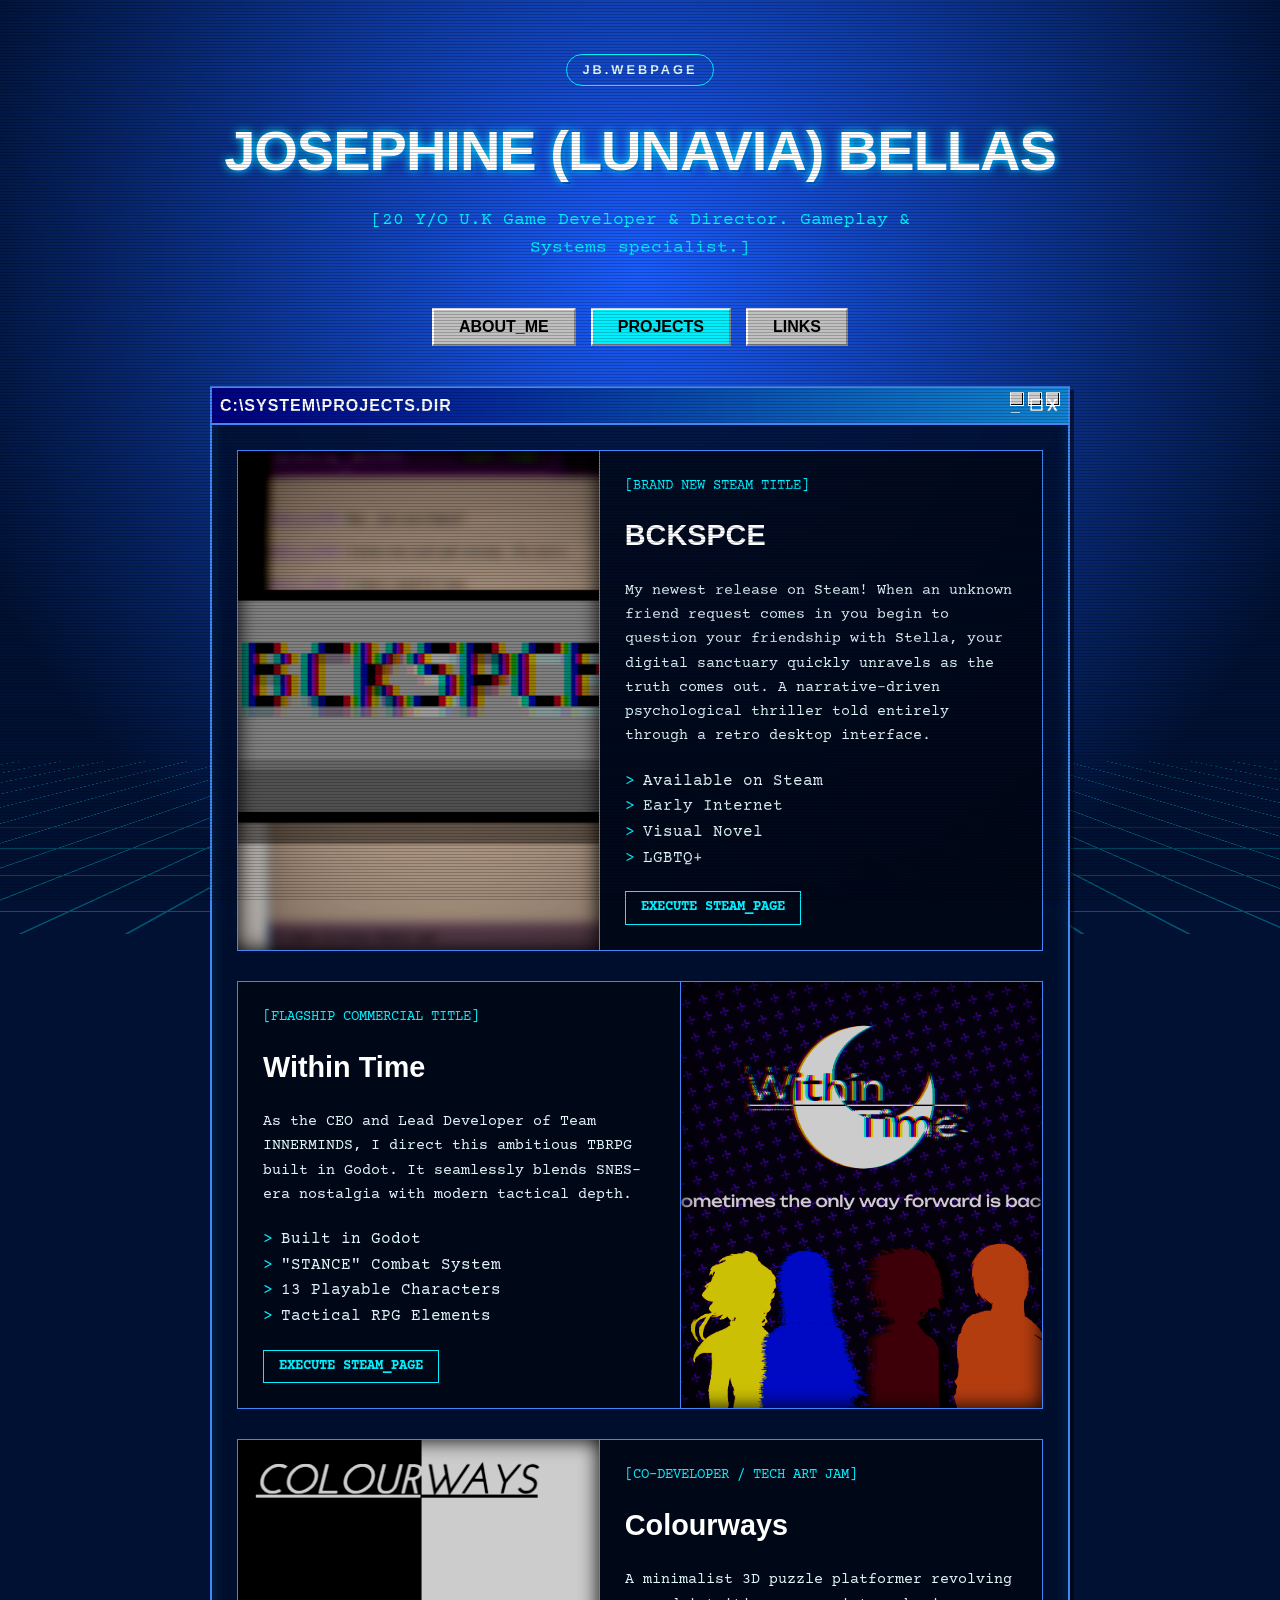
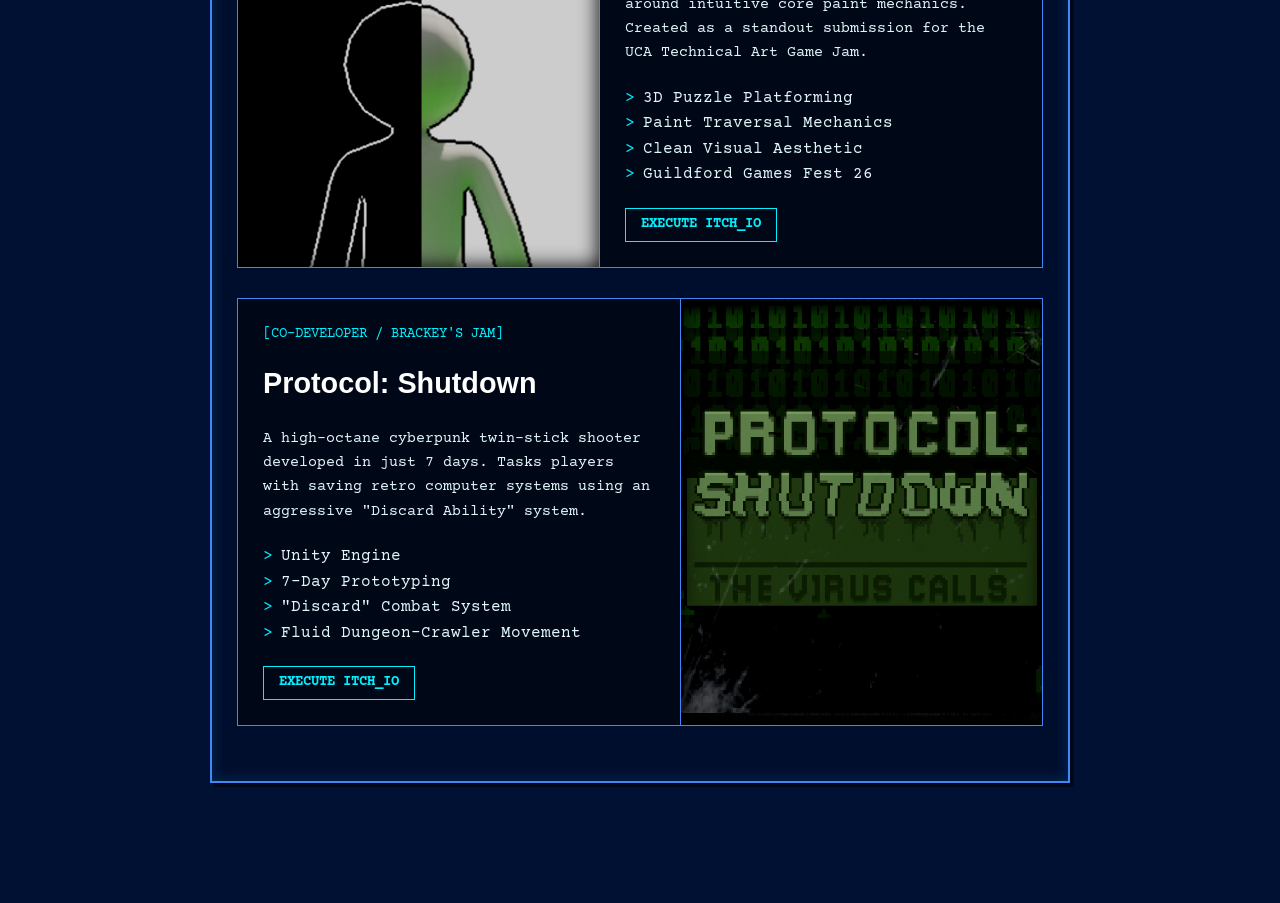
==== index.html @ 162b5f8a "update again" ====
<!DOCTYPE html>
<html lang="en">
<head>
<meta charset="UTF-8">
<meta name="viewport" content="width=device-width, initial-scale=1.0">
<title>Josie Bellas | ABOUT ME</title>
<link href="https://fonts.googleapis.com/css2?family=Courier+Prime:ital,wght@0,400;0,700;1,400&family=Trebuchet+MS:wght@400;700&display=swap" rel="stylesheet">

<style>
:root {
  --y2k-blue: #0033cc;
  --y2k-cyan: #00f0ff;
  --y2k-light: #e0f7fa;
  --win-bg: rgba(0, 15, 45, 0.85);
  --win-border: #4287f5;
  --title-bar: linear-gradient(90deg, #000080, #1084d0);
  --scanline-color: rgba(0, 0, 0, 0.2);
}

* { box-sizing: border-box; }
html { scroll-behavior: smooth; height: 100%; }

body {
  font-family: 'Courier Prime', 'Courier New', monospace;
  margin: 0; padding: 0;
  color: var(--y2k-light);
  line-height: 1.6;
  background-color: #001133;
  overflow-x: hidden;
  position: relative;
  min-height: 100vh;
}

/* --- Y2K / Webcore Background Effects --- */

/* Deep Blue Sky/Water Backdrop */
body::before {
  content: ''; position: fixed; top: 0; left: 0; width: 100%; height: 100%;
  background: radial-gradient(circle at center 30%, #1a5cff 0%, #001133 80%);
  z-index: -3; pointer-events: none;
}

/* Pseudo-3D Checkerboard / Grid Floor */
.grid-floor {
  position: fixed; bottom: -20vh; left: -50vw; width: 200vw; height: 60vh;
  background-image: 
    linear-gradient(transparent 48%, var(--y2k-cyan) 49%, var(--y2k-cyan) 51%, transparent 52%),
    linear-gradient(90deg, transparent 48%, var(--y2k-cyan) 49%, var(--y2k-cyan) 51%, transparent 52%);
  background-size: 60px 60px;
  transform: perspective(600px) rotateX(75deg);
  z-index: -2; pointer-events: none;
  opacity: 0.3;
  animation: gridMove 10s linear infinite;
}
@keyframes gridMove {
  0% { transform: perspective(600px) rotateX(75deg) translateY(0); }
  100% { transform: perspective(600px) rotateX(75deg) translateY(60px); }
}

/* CRT Scanlines Overlay */
.scanlines {
  position: fixed; top: 0; left: 0; width: 100vw; height: 100vh;
  background: repeating-linear-gradient(
    0deg,
    var(--scanline-color),
    var(--scanline-color) 1px,
    transparent 1px,
    transparent 3px
  );
  z-index: 9999; pointer-events: none;
}

a { color: var(--y2k-cyan); text-decoration: none; font-weight: bold; }
a:hover { background: var(--y2k-cyan); color: #000; }

/* --- Retro Window Panels --- */
.win-window {
  background: var(--win-bg);
  border: 2px solid var(--win-border);
  box-shadow: 4px 4px 0 rgba(0, 0, 0, 0.5), inset 0 0 15px rgba(0, 150, 255, 0.2);
  margin-bottom: 40px;
  backdrop-filter: blur(4px);
  position: relative;
  display: none; /* Controlled by JS */
  animation: crtOn 0.4s ease-out forwards;
}
.win-window.active { display: block; }

@keyframes crtOn {
  0% { transform: scaleY(0.01) scaleX(0); opacity: 0; }
  50% { transform: scaleY(0.01) scaleX(1); opacity: 1; }
  100% { transform: scaleY(1) scaleX(1); opacity: 1; }
}

.title-bar {
  background: var(--title-bar);
  padding: 4px 8px;
  display: flex; justify-content: space-between; align-items: center;
  border-bottom: 2px solid var(--win-border);
  font-family: 'Trebuchet MS', sans-serif;
  font-weight: bold; letter-spacing: 1px; color: white;
}
.title-controls span {
  display: inline-block; width: 14px; height: 14px;
  background: #ccc; border: 1px solid #fff;
  box-shadow: inset -1px -1px #000;
  margin-left: 4px; cursor: pointer;
}

.win-content { padding: 25px; }

/* Header */
header { text-align: center; padding: 6vh 20px 4vh; position: relative; z-index: 10; }
.compact-disc-logo {
  font-family: 'Arial', sans-serif; font-size: 0.8rem; font-weight: 900;
  letter-spacing: 3px; border: 1px solid var(--y2k-cyan);
  display: inline-block; padding: 5px 15px; border-radius: 20px;
  margin-bottom: 20px; text-transform: uppercase;
}
header h1 {
  font-family: 'Trebuchet MS', sans-serif; font-size: 3.5rem; margin: 0;
  color: #fff; text-shadow: 0 0 10px var(--y2k-cyan), 2px 2px 0 var(--y2k-blue);
  letter-spacing: -1px;
}
header p {
  color: var(--y2k-cyan); font-size: 1.1rem; max-width: 600px; margin: 10px auto;
}

/* Nav / Buttons */
.nav-container {
  display: flex; justify-content: center; gap: 15px; margin-bottom: 40px;
  position: relative; z-index: 100; flex-wrap: wrap;
}
.tech-btn {
  background: #c0c0c0; border: 2px solid #fff;
  border-right-color: #888; border-bottom-color: #888;
  color: #000; font-family: 'Trebuchet MS', sans-serif; font-weight: bold;
  padding: 8px 25px; font-size: 1rem; cursor: pointer; text-transform: uppercase;
  transition: all 0.1s;
}
.tech-btn:active {
  border: 2px solid #888; border-right-color: #fff; border-bottom-color: #fff;
  background: #a0a0a0;
}
.tech-btn.active { background: var(--y2k-cyan); }

/* Main Content Wrapper */
.content-wrapper { max-width: 900px; margin: 0 auto; padding: 0 20px 80px; position: relative; z-index: 10; }

/* Readout Typography */
h2 { color: var(--y2k-cyan); border-bottom: 1px dotted var(--y2k-cyan); padding-bottom: 5px; margin-top: 0; text-transform: uppercase; }
.data-label { color: #88ccff; font-weight: bold; }

/* About Section */
.about-grid { display: grid; grid-template-columns: 1fr 1fr; gap: 30px; }
.tech-box { border: 1px solid var(--win-border); padding: 15px; background: rgba(0,0,0,0.4); }
.interests-badge {
  display: inline-block; background: transparent; color: var(--y2k-cyan);
  padding: 2px 8px; border: 1px solid var(--y2k-cyan); font-size: 0.85rem; margin: 3px;
}
.skill-list { list-style: none; padding: 0; margin: 0; }
.skill-list li { margin-bottom: 15px; border-bottom: 1px dashed rgba(0, 240, 255, 0.3); padding-bottom: 10px; }
.skill-list li strong { color: #fff; display: block; font-size: 1rem; }
.skill-list li span { font-size: 0.9rem; color: #a0c0d0; }

/* Projects Grid */
.project-card {
  display: flex; flex-direction: column; background: rgba(0,0,0,0.5);
  border: 1px solid var(--win-border); margin-bottom: 30px;
}
@media (min-width: 768px) {
  .project-card { flex-direction: row; }
  .project-img-wrapper { width: 45%; flex-shrink: 0; border-right: 1px solid var(--win-border); }
  .project-info { width: 55%; }
}
.project-img-wrapper { background: #000; position: relative; min-height: 220px; overflow: hidden; display: flex; align-items: center; }
.project-img-wrapper img { width: 100%; height: 100%; object-fit: cover; filter: contrast(1.2) hue-rotate(-10deg); opacity: 0.8; }
.project-img-wrapper::after { content: ''; position: absolute; top:0; left:0; right:0; bottom:0; box-shadow: inset 0 0 20px #000; pointer-events: none; }

.project-info { padding: 25px; display: flex; flex-direction: column; justify-content: center; }
.project-title { font-family: 'Trebuchet MS', sans-serif; font-size: 1.8rem; font-weight: bold; color: #fff; margin: 0 0 5px 0; }
.project-role { color: var(--y2k-cyan); font-size: 0.85rem; text-transform: uppercase; margin-bottom: 15px; }
.project-desc { font-size: 0.95rem; margin-bottom: 20px; }
.project-features { list-style: none; padding: 0; margin: 0 0 20px 0; }
.project-features li::before { content: '>'; color: var(--y2k-cyan); margin-right: 8px; }
.tech-link { display: inline-block; border: 1px solid var(--y2k-cyan); padding: 5px 15px; color: var(--y2k-cyan); text-transform: uppercase; font-size: 0.85rem; align-self: flex-start; }
.tech-link:hover { background: var(--y2k-cyan); color: #000; }

/* Contact Cards */
.contact-grid { display: grid; grid-template-columns: repeat(auto-fit, minmax(200px, 1fr)); gap: 15px; }
.contact-item {
  border: 1px solid var(--win-border); padding: 20px; text-align: center;
  background: rgba(0, 10, 30, 0.6); cursor: pointer; transition: 0.2s;
}
.contact-item:hover { background: var(--y2k-cyan); color: #000; }
.contact-item:hover h3, .contact-item:hover p, .contact-item:hover .data-label { color: #000; }
.contact-item h3 { margin: 0 0 5px; font-family: 'Trebuchet MS', sans-serif; font-size: 1.2rem; }
.contact-item p { margin: 0; font-size: 0.9rem; }

@media (max-width: 768px) {
  .about-grid { grid-template-columns: 1fr; }
  header h1 { font-size: 2.5rem; }
}
</style>
</head>
<body>

<div class="scanlines"></div>
<div class="grid-floor"></div>

<header>
  <div class="compact-disc-logo">JB.WEBPAGE</div>
  <h1>JOSEPHINE (LUNAVIA) BELLAS</h1>
  <p>[20 Y/O U.K Game Developer & Director. Gameplay & Systems specialist.]</p>
</header>

<div class="nav-container">
  <button class="tech-btn" onclick="showSection('about', this)">ABOUT_ME</button>
  <button class="tech-btn active" onclick="showSection('projects', this)">PROJECTS</button>
  <button class="tech-btn" onclick="showSection('contact', this)">LINKS</button>
</div>

<div class="content-wrapper">
  
  <div id="about" class="win-window aero-panel">
    <div class="title-bar">
      <span>C:\SYSTEM\ABOUT_ME.EXE</span>
      <div class="title-controls"><span>_</span><span>☐</span><span>X</span></div>
    </div>
    <div class="win-content">
      <h2>IDENT_RECORD</h2>
      <div class="about-grid">
        <div class="tech-box">
          <p><span class="data-label">NAME:</span> Josephine (Josie) Bellas </p>
          <p><span class="data-label">JOB:</span> Game Developer, Director, Full-time Game Dev Student.</p>
          <p><span class="data-label">ROLE:</span> CEO & Founder of Team INNERMINDS.</p>
          <p><span class="data-label">WHAT I DO:</span> Creating unique, fleshed-out experiences that reinvent the tropes of classic genres. Overseeing core programming architecture to narrative direction and aesthetic consistency on flagship title "Within Time".</p>
          
          <p><span class="data-label">MY INTERESTS:</span></p>
          <div>
            <span class="interests-badge">Webcore / Y2K</span>
            <span class="interests-badge">Frutiger Aero</span>
            <span class="interests-badge">Indie Music</span>
            <span class="interests-badge">Pixel Art / Digital Painting</span>
            <span class="interests-badge">Persona / SMT</span>
            <span class="interests-badge">The Binding of Isaac</span>
            <span class="interests-badge">Space and Astrology</span>
            <span class="interests-badge">JoJo's Bizarre Adventure</span>
            <span class="interests-badge">Saiki K</span>
            <span class="interests-badge">FFXIV Online</span>
            <span class="interests-badge">Overwatch</span>
            <span class="interests-badge">Deadlock</span>
          </div>
        </div>
        
        <div class="tech-box">
          <h3 style="margin-top:0; color: var(--y2k-cyan);">[MY SKILLS]</h3>
          <ul class="skill-list">
            <li>
              <strong>Engine Architecture</strong>
              <span>3 Yrs Godot/Unity, 2 Yrs Unreal. Exhibited Game Dev Local Expo & Guildford Games Fest 26.</span>
            </li>
            <li>
              <strong>Core Programming</strong>
              <span>GDScript, C#, C++, JavaScript</span>
            </li>
            <li>
              <strong>Visual Production</strong>
              <span>5+ Yrs Aseprite, 8+ Yrs Clip Studio Paint.</span>
            </li>
            <li>
              <strong>Audio Engineering</strong>
              <span>FL Studio 21, 10+ Yrs Acoustic/Electric Guitar.</span>
            </li>
          </ul>
        </div>
      </div>
    </div>
  </div>

  <div id="projects" class="win-window active">
    <div class="title-bar">
      <span>C:\SYSTEM\PROJECTS.DIR</span>
      <div class="title-controls"><span>_</span><span>☐</span><span>X</span></div>
    </div>
    <div class="win-content">
      
      <div class="project-card">
        <div class="project-img-wrapper">
          <img src="libraryheader.png" alt="BCKSPCE" onerror="this.src='https://via.placeholder.com/600x400/001133/00f0ff?text=BCKSPCE_IMG_MISSING';">
        </div>
        <div class="project-info">
          <div class="project-role">[Brand New Steam Title]</div>
          <h3 class="project-title">BCKSPCE</h3>
          <p class="project-desc">My newest release on Steam! When an unknown friend request comes in you begin to question your friendship with Stella, your digital sanctuary quickly unravels as the truth comes out. A narrative-driven psychological thriller told entirely through a retro desktop interface.</p>
          <ul class="project-features">
            <li>Available on Steam</li>
            <li>Early Internet</li>
            <li>Visual Novel</li>
            <li>LGBTQ+</li>
          </ul>
          <a href="https://store.steampowered.com/app/4650350/BCKSPCE/" target="_blank" class="tech-link">EXECUTE STEAM_PAGE</a>
        </div>
      </div>

      <div class="project-card">
        <div class="project-img-wrapper" style="order: 2; border-right: none; border-left: 1px solid var(--win-border);">
          <img src="timeforanewera.png" alt="Within Time" onerror="this.src='https://via.placeholder.com/600x400/001133/00f0ff?text=WITHINTIME_IMG_MISSING';">
        </div>
        <div class="project-info" style="order: 1;">
          <div class="project-role">[Flagship Commercial Title]</div>
          <h3 class="project-title">Within Time</h3>
          <p class="project-desc">As the CEO and Lead Developer of Team INNERMINDS, I direct this ambitious TBRPG built in Godot. It seamlessly blends SNES-era nostalgia with modern tactical depth.</p>
          <ul class="project-features">
            <li>Built in Godot</li>
            <li>"STANCE" Combat System</li>
            <li>13 Playable Characters</li>
            <li>Tactical RPG Elements</li>
          </ul>
          <a href="https://store.steampowered.com/app/2302230/Within_Time" target="_blank" class="tech-link">EXECUTE STEAM_PAGE</a>
        </div>
      </div>

      <div class="project-card">
        <div class="project-img-wrapper">
          <img src="cwimg.png" alt="Colourways" onerror="this.src='https://via.placeholder.com/600x400/001133/00f0ff?text=COLOURWAYS_IMG_MISSING';">
        </div>
        <div class="project-info">
          <div class="project-role">[Co-Developer / Tech Art Jam]</div>
          <h3 class="project-title">Colourways</h3>
          <p class="project-desc">A minimalist 3D puzzle platformer revolving around intuitive core paint mechanics. Created as a standout submission for the UCA Technical Art Game Jam.</p>
          <ul class="project-features">
            <li>3D Puzzle Platforming</li>
            <li>Paint Traversal Mechanics</li>
            <li>Clean Visual Aesthetic</li>
            <li>Guildford Games Fest 26</li>
          </ul>
          <a href="https://harry-dillamore.itch.io/colorways" target="_blank" class="tech-link">EXECUTE ITCH_IO</a>
        </div>
      </div>

      <div class="project-card">
        <div class="project-img-wrapper" style="order: 2; border-right: none; border-left: 1px solid var(--win-border);">
          <img src="coverart2.png" alt="Protocol" onerror="this.src='https://via.placeholder.com/600x400/001133/00f0ff?text=PROTOCOL_IMG_MISSING';">
        </div>
        <div class="project-info" style="order: 1;">
          <div class="project-role">[Co-Developer / Brackey's Jam]</div>
          <h3 class="project-title">Protocol: Shutdown</h3>
          <p class="project-desc">A high-octane cyberpunk twin-stick shooter developed in just 7 days. Tasks players with saving retro computer systems using an aggressive "Discard Ability" system.</p>
          <ul class="project-features">
            <li>Unity Engine</li>
            <li>7-Day Prototyping</li>
            <li>"Discard" Combat System</li>
            <li>Fluid Dungeon-Crawler Movement</li>
          </ul>
          <a href="https://bradleycurtis.itch.io/protocolshutdown" target="_blank" class="tech-link">EXECUTE ITCH_IO</a>
        </div>
      </div>

    </div>
  </div>

  <div id="contact" class="win-window">
    <div class="title-bar">
      <span>C:\SYSTEM\COMM_LINKS.BAT</span>
      <div class="title-controls"><span>_</span><span>☐</span><span>X</span></div>
    </div>
    <div class="win-content">
      <h2>INITIALIZE_CONTACT</h2>
      <div class="contact-grid">
        <a href="mailto:lunaviadev@gmail.com" class="contact-item">
          <span class="data-label">PORT_01</span>
          <h3>Email</h3>
          <p>lunaviadev@gmail.com</p>
        </a>
        <a href="https://x.com/withintimegame" target="_blank" class="contact-item">
          <span class="data-label">PORT_02</span>
          <h3>Twitter / X</h3>
          <p>@Lunavia</p>
        </a>
        <div class="contact-item" onclick="copyDiscord('lunavia.gd')">
          <span class="data-label">PORT_03</span>
          <h3>Discord</h3>
          <p id="discord-hint">lunavia.gd (Click to Copy)</p>
        </div>
        <a href="https://store.steampowered.com/app/2302230/Within_Time" target="_blank" class="contact-item">
          <span class="data-label">PORT_04</span>
          <h3>Steam</h3>
          <p>INNERMINDS Studio</p>
        </a>
        <a href="https://lunavia.itch.io" target="_blank" class="contact-item">
          <span class="data-label">PORT_05</span>
          <h3>Itch.io</h3>
          <p>Game Jam Vault</p>
        </a>
      </div>
    </div>
  </div>

</div>

<script>
function showSection(id, btn) {
  // Hide all sections
  document.querySelectorAll('.win-window').forEach(s => s.classList.remove('active'));
  document.querySelectorAll('.tech-btn').forEach(b => b.classList.remove('active'));
  
  // Show target section
  document.getElementById(id).classList.add('active');
  btn.classList.add('active');
}

function copyDiscord(handle) {
  navigator.clipboard.writeText(handle);
  const hint = document.getElementById('discord-hint');
  hint.innerText = "✓ COPIED_TO_CLIPBOARD";
  hint.style.color = "#fff"; 
  setTimeout(() => {
    hint.innerText = "lunavia.gd (Click to Copy)";
    hint.style.color = "";
  }, 2000);
}
</script>
</body>
</html>
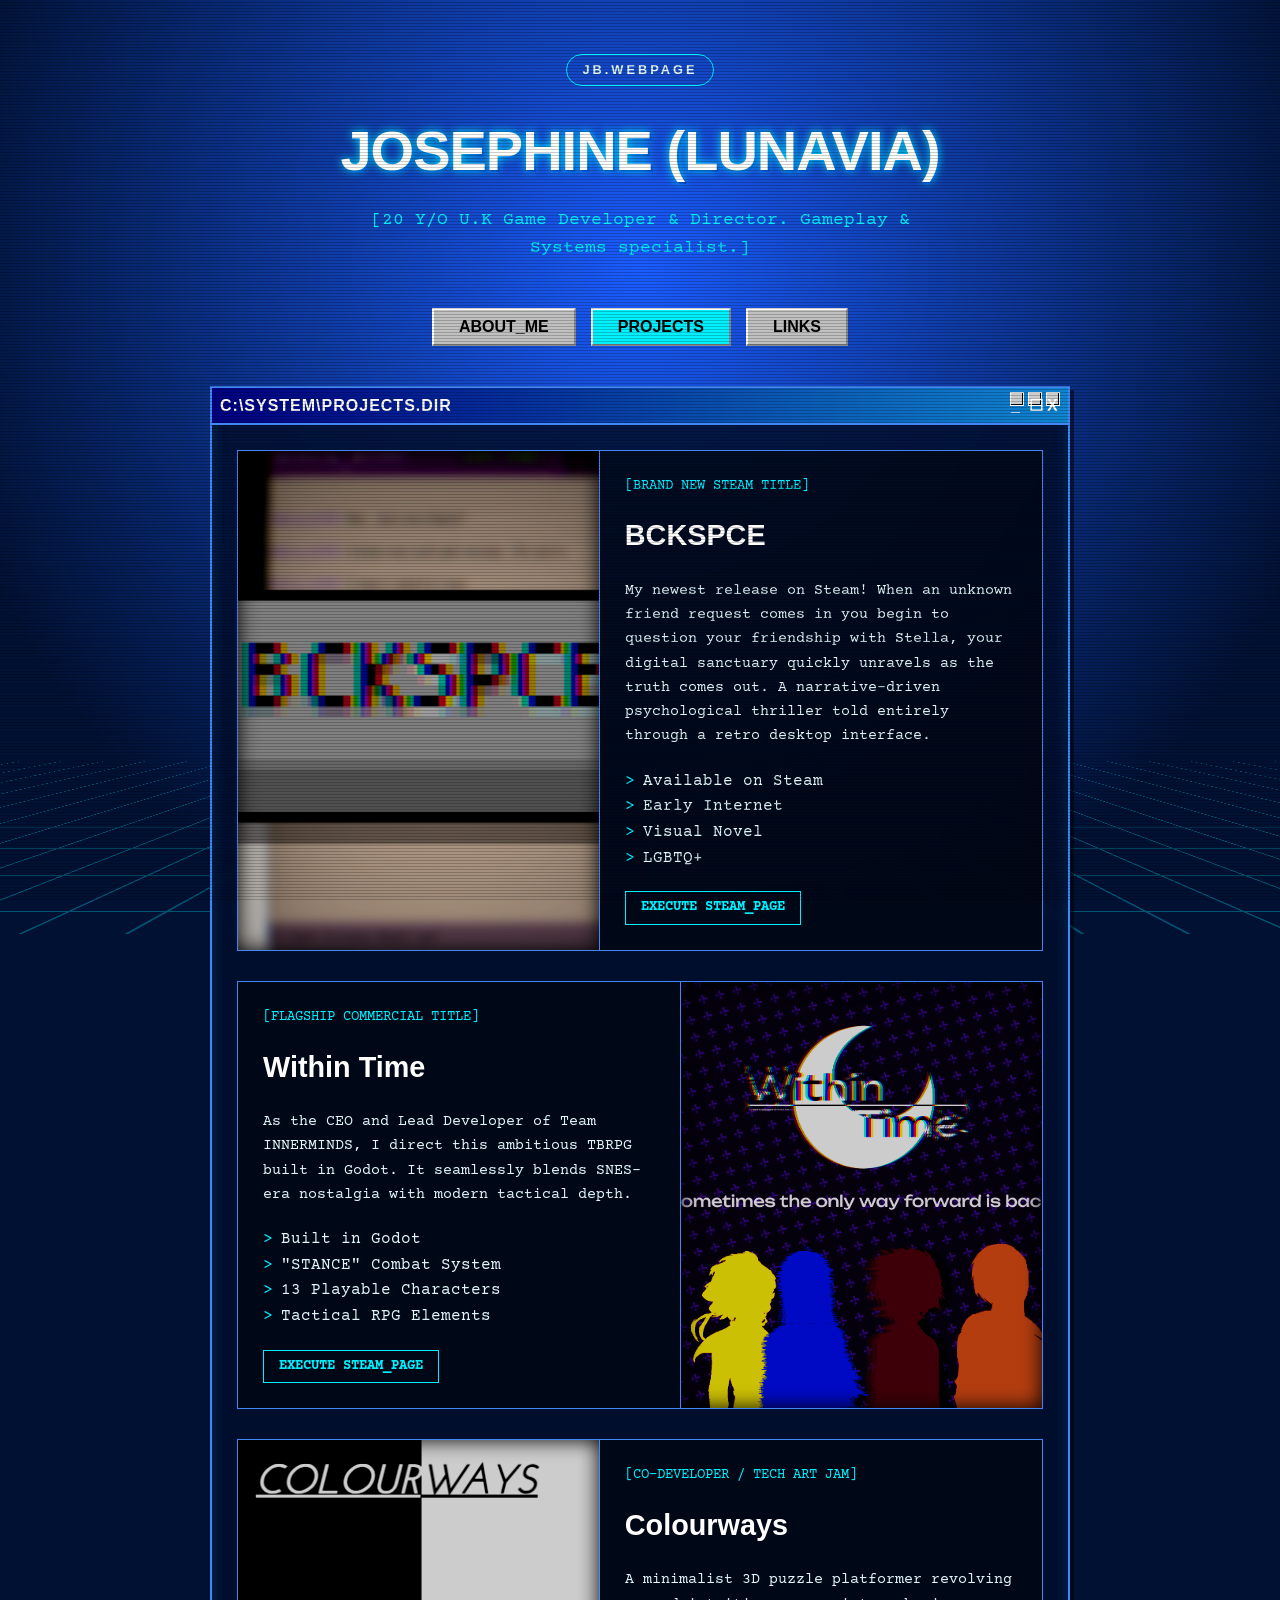
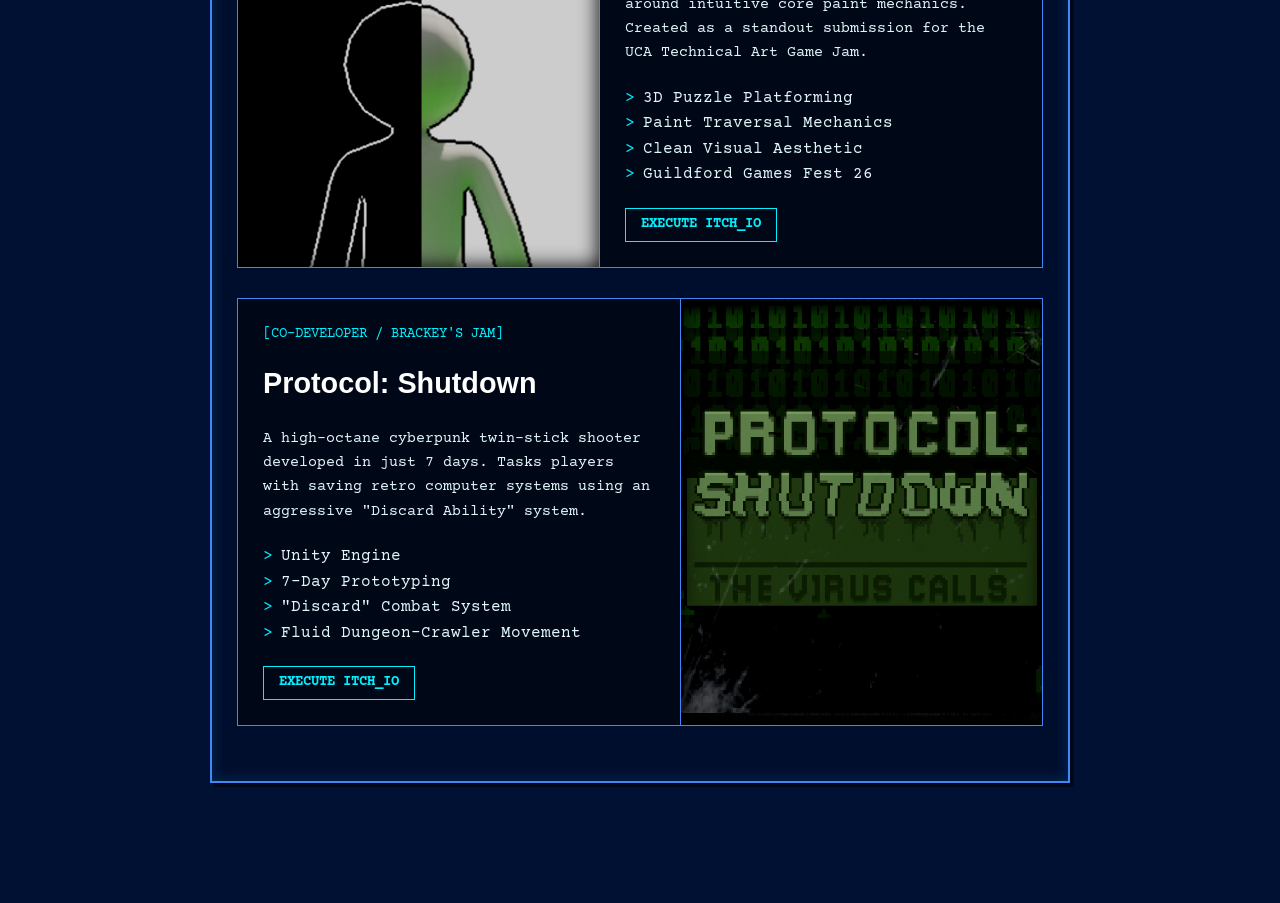
==== commit d27d30a9: "update" ====
--- a/index.html
+++ b/index.html
@@ -210,7 +210,7 @@
 
 <header>
   <div class="compact-disc-logo">JB.WEBPAGE</div>
-  <h1>JOSEPHINE (LUNAVIA) BELLAS</h1>
+  <h1>JOSEPHINE (LUNAVIA)</h1>
   <p>[20 Y/O U.K Game Developer & Director. Gameplay & Systems specialist.]</p>
 </header>
 
@@ -231,7 +231,7 @@
       <h2>IDENT_RECORD</h2>
       <div class="about-grid">
         <div class="tech-box">
-          <p><span class="data-label">NAME:</span> Josephine (Josie) Bellas </p>
+          <p><span class="data-label">NAME:</span> Josephine</p>
           <p><span class="data-label">JOB:</span> Game Developer, Director, Full-time Game Dev Student.</p>
           <p><span class="data-label">ROLE:</span> CEO & Founder of Team INNERMINDS.</p>
           <p><span class="data-label">WHAT I DO:</span> Creating unique, fleshed-out experiences that reinvent the tropes of classic genres. Overseeing core programming architecture to narrative direction and aesthetic consistency on flagship title "Within Time".</p>
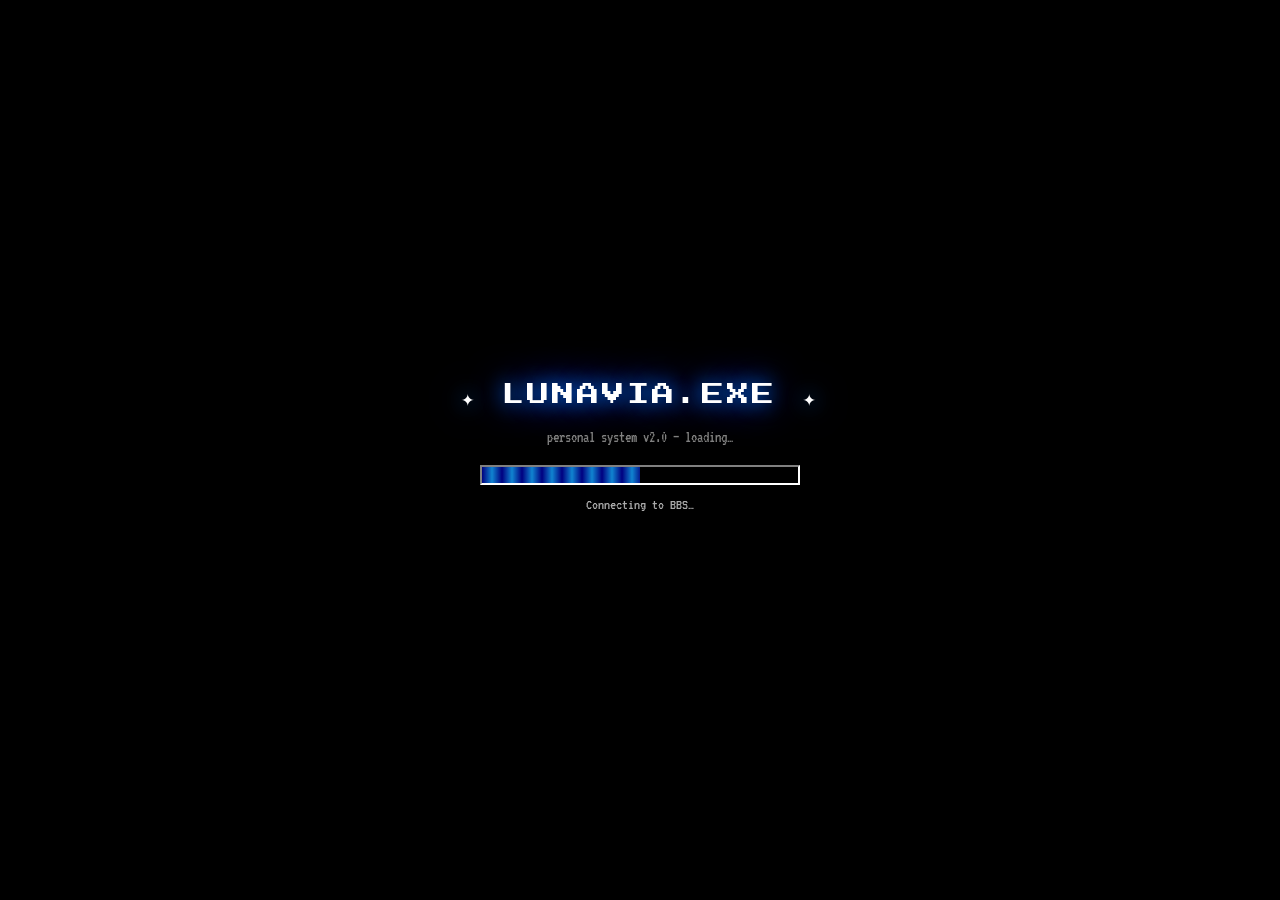
==== commit 9f961855: "website changes" ====
--- a/index.html
+++ b/index.html
@@ -3,423 +3,1062 @@
 <head>
 <meta charset="UTF-8">
 <meta name="viewport" content="width=device-width, initial-scale=1.0">
-<title>Josie Bellas | ABOUT ME</title>
-<link href="https://fonts.googleapis.com/css2?family=Courier+Prime:ital,wght@0,400;0,700;1,400&family=Trebuchet+MS:wght@400;700&display=swap" rel="stylesheet">
-
+<title>josie ✦ lunavia's page</title>
+<link rel="preconnect" href="https://fonts.googleapis.com">
+<link href="https://fonts.googleapis.com/css2?family=VT323&family=Press+Start+2P&display=swap" rel="stylesheet">
 <style>
+/* ══════════════════════════════════════════
+   ROOT & RESET
+══════════════════════════════════════════ */
 :root {
-  --y2k-blue: #0033cc;
-  --y2k-cyan: #00f0ff;
-  --y2k-light: #e0f7fa;
-  --win-bg: rgba(0, 15, 45, 0.85);
-  --win-border: #4287f5;
-  --title-bar: linear-gradient(90deg, #000080, #1084d0);
-  --scanline-color: rgba(0, 0, 0, 0.2);
-}
-
-* { box-sizing: border-box; }
-html { scroll-behavior: smooth; height: 100%; }
+  --win-gray:   #c0c0c0;
+  --win-light:  #dfdfdf;
+  --win-mid:    #808080;
+  --win-dark:   #404040;
+  --win-black:  #000000;
+  --win-white:  #ffffff;
+  --title-grad: linear-gradient(90deg, #000080 0%, #1084d0 100%);
+  --desktop:    #008080;
+  --pc98-bg:    #000033;
+  --pc98-bg2:   #000022;
+  --pc98-border:#0000cc;
+  --pc98-hi:    #000066;
+  --pc98-text:  #ccccff;
+  --pc98-yellow:#ffff88;
+  --pc98-pink:  #ff88ff;
+  --pc98-cyan:  #00ffff;
+}
+
+*, *::before, *::after { box-sizing: border-box; margin: 0; padding: 0; }
+html { height: 100%; }
+
+/* Win98 scrollbar */
+::-webkit-scrollbar            { width: 16px; background: var(--win-gray); }
+::-webkit-scrollbar-thumb      { background: var(--win-gray); border: 2px solid; border-color: #fff #808080 #808080 #fff; }
+::-webkit-scrollbar-track      { background: var(--win-gray); }
+::-webkit-scrollbar-button     { height: 16px; background: var(--win-gray); border: 1px solid #808080; }
 
 body {
-  font-family: 'Courier Prime', 'Courier New', monospace;
-  margin: 0; padding: 0;
-  color: var(--y2k-light);
-  line-height: 1.6;
-  background-color: #001133;
+  font-family: 'Tahoma', 'Arial', sans-serif;
+  font-size: 11px;
+  background-color: var(--desktop);
+  background-image:
+    radial-gradient(circle, rgba(0,100,100,0.25) 1px, transparent 1px);
+  background-size: 4px 4px;
+  min-height: 100vh;
   overflow-x: hidden;
+  cursor: default;
+}
+
+/* ══════════════════════════════════════════
+   BOOT SCREEN
+══════════════════════════════════════════ */
+#boot-screen {
+  position: fixed; inset: 0; z-index: 99999;
+  background: #000;
+  display: flex; flex-direction: column;
+  align-items: center; justify-content: center;
+  gap: 8px;
+  transition: opacity 0.5s;
+}
+#boot-screen.fade-out { opacity: 0; pointer-events: none; }
+
+.boot-logo {
+  font-family: 'Press Start 2P', monospace;
+  font-size: clamp(0.8rem, 3vw, 1.4rem);
+  color: #fff;
+  text-align: center;
+  letter-spacing: 3px;
+  margin-bottom: 10px;
+  text-shadow: 0 0 20px #0077ff, 0 0 40px #0033ff;
+  animation: logoGlow 2s ease-in-out infinite alternate;
+}
+@keyframes logoGlow {
+  from { text-shadow: 0 0 10px #0077ff; }
+  to   { text-shadow: 0 0 30px #00aaff, 0 0 60px #0055ff; }
+}
+
+.boot-sub {
+  font-family: 'VT323', monospace;
+  font-size: 1rem;
+  color: #808080;
+  margin-bottom: 12px;
+}
+.boot-bar-wrap {
+  width: min(320px, 80vw); height: 20px;
+  border: 2px solid; border-color: #808080 #fff #fff #808080;
+  background: #000; overflow: hidden;
+}
+.boot-bar {
+  height: 100%; width: 0%;
+  background: repeating-linear-gradient(
+    90deg, #000080 0px, #1084d0 10px, #000080 20px
+  );
+  background-size: 20px 100%;
+  transition: width 0.08s;
+  animation: barShimmer 0.5s linear infinite;
+}
+@keyframes barShimmer {
+  0%   { background-position: 0 0; }
+  100% { background-position: 20px 0; }
+}
+.boot-msg {
+  font-family: 'VT323', monospace;
+  font-size: 0.95rem;
+  color: #aaa;
+  margin-top: 4px;
+  min-height: 1.2em;
+}
+
+/* ══════════════════════════════════════════
+   DESKTOP
+══════════════════════════════════════════ */
+.desktop {
+  min-height: 100vh;
+  padding: 16px 8px 50px;
+  display: flex;
+  flex-direction: column;
+  align-items: center;
   position: relative;
-  min-height: 100vh;
-}
-
-/* --- Y2K / Webcore Background Effects --- */
-
-/* Deep Blue Sky/Water Backdrop */
-body::before {
-  content: ''; position: fixed; top: 0; left: 0; width: 100%; height: 100%;
-  background: radial-gradient(circle at center 30%, #1a5cff 0%, #001133 80%);
-  z-index: -3; pointer-events: none;
-}
-
-/* Pseudo-3D Checkerboard / Grid Floor */
-.grid-floor {
-  position: fixed; bottom: -20vh; left: -50vw; width: 200vw; height: 60vh;
-  background-image: 
-    linear-gradient(transparent 48%, var(--y2k-cyan) 49%, var(--y2k-cyan) 51%, transparent 52%),
-    linear-gradient(90deg, transparent 48%, var(--y2k-cyan) 49%, var(--y2k-cyan) 51%, transparent 52%);
-  background-size: 60px 60px;
-  transform: perspective(600px) rotateX(75deg);
-  z-index: -2; pointer-events: none;
-  opacity: 0.3;
-  animation: gridMove 10s linear infinite;
-}
-@keyframes gridMove {
-  0% { transform: perspective(600px) rotateX(75deg) translateY(0); }
-  100% { transform: perspective(600px) rotateX(75deg) translateY(60px); }
-}
-
-/* CRT Scanlines Overlay */
-.scanlines {
-  position: fixed; top: 0; left: 0; width: 100vw; height: 100vh;
-  background: repeating-linear-gradient(
-    0deg,
-    var(--scanline-color),
-    var(--scanline-color) 1px,
-    transparent 1px,
-    transparent 3px
-  );
-  z-index: 9999; pointer-events: none;
-}
-
-a { color: var(--y2k-cyan); text-decoration: none; font-weight: bold; }
-a:hover { background: var(--y2k-cyan); color: #000; }
-
-/* --- Retro Window Panels --- */
-.win-window {
-  background: var(--win-bg);
-  border: 2px solid var(--win-border);
-  box-shadow: 4px 4px 0 rgba(0, 0, 0, 0.5), inset 0 0 15px rgba(0, 150, 255, 0.2);
-  margin-bottom: 40px;
-  backdrop-filter: blur(4px);
+}
+
+.desktop-icons {
+  position: fixed; top: 16px; left: 8px;
+  display: flex; flex-direction: column; gap: 12px;
+  z-index: 5;
+}
+.desktop-icon {
+  display: flex; flex-direction: column; align-items: center;
+  width: 64px; gap: 3px; cursor: pointer;
+  color: #fff; font-size: 0.65rem; text-align: center;
+  text-shadow: 1px 1px 2px #000, -1px -1px 2px #000;
+  padding: 3px; border: 1px solid transparent;
+  transition: border-color 0.1s, background 0.1s;
+}
+.desktop-icon:hover {
+  border-color: rgba(255,255,255,0.6);
+  background: rgba(0, 0, 128, 0.5);
+}
+.d-icon { font-size: 2rem; line-height: 1; }
+
+/* ══════════════════════════════════════════
+   MAIN WINDOW
+══════════════════════════════════════════ */
+.main-window {
+  width: 100%; max-width: 900px;
+  background: var(--win-gray);
+  /* Win98 double-inset border */
+  box-shadow:
+    inset -1px -1px 0 #000,
+    inset  1px  1px 0 #fff,
+    inset -2px -2px 0 #808080,
+    inset  2px  2px 0 #dfdfdf;
+  border: 2px solid; border-color: #dfdfdf #000 #000 #dfdfdf;
+  animation: winOpen 0.25s ease-out;
+  transform-origin: top center;
+}
+@keyframes winOpen {
+  0%   { transform: scaleY(0.02) scaleX(0.4); opacity: 0; }
+  60%  { transform: scaleY(0.02) scaleX(1);   opacity: 1; }
+  100% { transform: scaleY(1)    scaleX(1);   opacity: 1; }
+}
+@keyframes winClose {
+  0%   { transform: scale(1); opacity: 1; }
+  60%  { transform: scaleX(1) scaleY(0.02); opacity: 1; }
+  100% { transform: scale(0); opacity: 0; }
+}
+
+/* ══════════════════════════════════════════
+   TITLE BAR
+══════════════════════════════════════════ */
+.win-title-bar {
+  background: var(--title-grad);
+  padding: 3px 4px 3px 6px;
+  height: 22px;
+  display: flex; align-items: center; gap: 5px;
+  user-select: none;
+}
+.win-title-icon { font-size: 0.95rem; line-height: 1; }
+.win-title-text {
+  font-family: 'Tahoma', sans-serif;
+  font-size: 11px; font-weight: bold;
+  color: #fff; flex: 1;
+  white-space: nowrap; overflow: hidden; text-overflow: ellipsis;
+}
+.win-title-btns { display: flex; gap: 2px; }
+.wb {
+  width: 16px; height: 14px;
+  background: var(--win-gray);
+  border: 1px solid; border-color: #fff #000 #000 #fff;
+  font-size: 7px; font-weight: bold; font-family: 'Tahoma', sans-serif;
+  display: flex; align-items: center; justify-content: center;
+  cursor: pointer; color: #000; line-height: 1;
+}
+.wb:active { border-color: #000 #fff #fff #000; }
+.wb-close { background: #d04040; color: #fff; border-color: #ff9090 #800000 #800000 #ff9090; }
+.wb-close:hover { background: #ff2020; }
+
+/* ══════════════════════════════════════════
+   MENU BAR
+══════════════════════════════════════════ */
+.win-menubar {
+  background: var(--win-gray);
+  padding: 2px 4px;
+  display: flex; gap: 0;
+  border-bottom: 1px solid var(--win-mid);
+}
+.mi {
+  padding: 2px 8px; font-size: 11px;
+  cursor: pointer; border: 1px solid transparent;
+}
+.mi:hover { background: #000080; color: #fff; }
+
+/* ══════════════════════════════════════════
+   IDENTITY TAGS  (pronouns.page style)
+══════════════════════════════════════════ */
+.identity-section {
+  background: var(--win-gray);
+  padding: 8px 10px 10px;
+  border-bottom: 2px solid; border-color: #808080 #fff #fff #808080;
+}
+.id-header {
+  font-family: 'VT323', monospace;
+  font-size: 1.15rem; color: #000080;
+  margin-bottom: 7px;
+  display: flex; align-items: center; gap: 6px;
+}
+.blink { animation: blink 1s step-end infinite; }
+@keyframes blink { 0%,100%{opacity:1} 50%{opacity:0} }
+
+.tags-row { display: flex; flex-wrap: wrap; gap: 5px; }
+
+.id-tag {
+  display: inline-flex; align-items: center; gap: 4px;
+  padding: 3px 10px 3px 7px;
+  border-radius: 20px;
+  font-size: 0.72rem; font-weight: bold;
+  font-family: 'Tahoma', sans-serif;
+  cursor: default;
+  border: 1px solid rgba(0,0,0,0.18);
   position: relative;
-  display: none; /* Controlled by JS */
-  animation: crtOn 0.4s ease-out forwards;
-}
-.win-window.active { display: block; }
-
-@keyframes crtOn {
-  0% { transform: scaleY(0.01) scaleX(0); opacity: 0; }
-  50% { transform: scaleY(0.01) scaleX(1); opacity: 1; }
-  100% { transform: scaleY(1) scaleX(1); opacity: 1; }
-}
-
-.title-bar {
-  background: var(--title-bar);
-  padding: 4px 8px;
-  display: flex; justify-content: space-between; align-items: center;
-  border-bottom: 2px solid var(--win-border);
-  font-family: 'Trebuchet MS', sans-serif;
-  font-weight: bold; letter-spacing: 1px; color: white;
-}
-.title-controls span {
-  display: inline-block; width: 14px; height: 14px;
-  background: #ccc; border: 1px solid #fff;
-  box-shadow: inset -1px -1px #000;
-  margin-left: 4px; cursor: pointer;
-}
-
-.win-content { padding: 25px; }
-
-/* Header */
-header { text-align: center; padding: 6vh 20px 4vh; position: relative; z-index: 10; }
-.compact-disc-logo {
-  font-family: 'Arial', sans-serif; font-size: 0.8rem; font-weight: 900;
-  letter-spacing: 3px; border: 1px solid var(--y2k-cyan);
-  display: inline-block; padding: 5px 15px; border-radius: 20px;
-  margin-bottom: 20px; text-transform: uppercase;
-}
-header h1 {
-  font-family: 'Trebuchet MS', sans-serif; font-size: 3.5rem; margin: 0;
-  color: #fff; text-shadow: 0 0 10px var(--y2k-cyan), 2px 2px 0 var(--y2k-blue);
-  letter-spacing: -1px;
-}
-header p {
-  color: var(--y2k-cyan); font-size: 1.1rem; max-width: 600px; margin: 10px auto;
-}
-
-/* Nav / Buttons */
-.nav-container {
-  display: flex; justify-content: center; gap: 15px; margin-bottom: 40px;
-  position: relative; z-index: 100; flex-wrap: wrap;
-}
-.tech-btn {
-  background: #c0c0c0; border: 2px solid #fff;
-  border-right-color: #888; border-bottom-color: #888;
-  color: #000; font-family: 'Trebuchet MS', sans-serif; font-weight: bold;
-  padding: 8px 25px; font-size: 1rem; cursor: pointer; text-transform: uppercase;
-  transition: all 0.1s;
-}
-.tech-btn:active {
-  border: 2px solid #888; border-right-color: #fff; border-bottom-color: #fff;
-  background: #a0a0a0;
-}
-.tech-btn.active { background: var(--y2k-cyan); }
-
-/* Main Content Wrapper */
-.content-wrapper { max-width: 900px; margin: 0 auto; padding: 0 20px 80px; position: relative; z-index: 10; }
-
-/* Readout Typography */
-h2 { color: var(--y2k-cyan); border-bottom: 1px dotted var(--y2k-cyan); padding-bottom: 5px; margin-top: 0; text-transform: uppercase; }
-.data-label { color: #88ccff; font-weight: bold; }
-
-/* About Section */
-.about-grid { display: grid; grid-template-columns: 1fr 1fr; gap: 30px; }
-.tech-box { border: 1px solid var(--win-border); padding: 15px; background: rgba(0,0,0,0.4); }
-.interests-badge {
-  display: inline-block; background: transparent; color: var(--y2k-cyan);
-  padding: 2px 8px; border: 1px solid var(--y2k-cyan); font-size: 0.85rem; margin: 3px;
-}
-.skill-list { list-style: none; padding: 0; margin: 0; }
-.skill-list li { margin-bottom: 15px; border-bottom: 1px dashed rgba(0, 240, 255, 0.3); padding-bottom: 10px; }
-.skill-list li strong { color: #fff; display: block; font-size: 1rem; }
-.skill-list li span { font-size: 0.9rem; color: #a0c0d0; }
-
-/* Projects Grid */
-.project-card {
-  display: flex; flex-direction: column; background: rgba(0,0,0,0.5);
-  border: 1px solid var(--win-border); margin-bottom: 30px;
-}
-@media (min-width: 768px) {
-  .project-card { flex-direction: row; }
-  .project-img-wrapper { width: 45%; flex-shrink: 0; border-right: 1px solid var(--win-border); }
-  .project-info { width: 55%; }
-}
-.project-img-wrapper { background: #000; position: relative; min-height: 220px; overflow: hidden; display: flex; align-items: center; }
-.project-img-wrapper img { width: 100%; height: 100%; object-fit: cover; filter: contrast(1.2) hue-rotate(-10deg); opacity: 0.8; }
-.project-img-wrapper::after { content: ''; position: absolute; top:0; left:0; right:0; bottom:0; box-shadow: inset 0 0 20px #000; pointer-events: none; }
-
-.project-info { padding: 25px; display: flex; flex-direction: column; justify-content: center; }
-.project-title { font-family: 'Trebuchet MS', sans-serif; font-size: 1.8rem; font-weight: bold; color: #fff; margin: 0 0 5px 0; }
-.project-role { color: var(--y2k-cyan); font-size: 0.85rem; text-transform: uppercase; margin-bottom: 15px; }
-.project-desc { font-size: 0.95rem; margin-bottom: 20px; }
-.project-features { list-style: none; padding: 0; margin: 0 0 20px 0; }
-.project-features li::before { content: '>'; color: var(--y2k-cyan); margin-right: 8px; }
-.tech-link { display: inline-block; border: 1px solid var(--y2k-cyan); padding: 5px 15px; color: var(--y2k-cyan); text-transform: uppercase; font-size: 0.85rem; align-self: flex-start; }
-.tech-link:hover { background: var(--y2k-cyan); color: #000; }
-
-/* Contact Cards */
-.contact-grid { display: grid; grid-template-columns: repeat(auto-fit, minmax(200px, 1fr)); gap: 15px; }
-.contact-item {
-  border: 1px solid var(--win-border); padding: 20px; text-align: center;
-  background: rgba(0, 10, 30, 0.6); cursor: pointer; transition: 0.2s;
-}
-.contact-item:hover { background: var(--y2k-cyan); color: #000; }
-.contact-item:hover h3, .contact-item:hover p, .contact-item:hover .data-label { color: #000; }
-.contact-item h3 { margin: 0 0 5px; font-family: 'Trebuchet MS', sans-serif; font-size: 1.2rem; }
-.contact-item p { margin: 0; font-size: 0.9rem; }
-
-@media (max-width: 768px) {
-  .about-grid { grid-template-columns: 1fr; }
-  header h1 { font-size: 2.5rem; }
+  transition: transform 0.12s, filter 0.12s;
+  white-space: nowrap;
+}
+.id-tag:hover { transform: translateY(-2px); filter: brightness(1.08); }
+
+.t-age     { background: #ffe066; color: #5a3e00; }
+.t-she     { background: #f9bfd8; color: #7a0040; }
+.t-trans   { background: linear-gradient(90deg,#55cdfc 0%,#f7a8b8 40%,#fff 60%,#f7a8b8 80%,#55cdfc 100%); color: #003; }
+.t-bi      { background: linear-gradient(90deg,#d60270,#9b4f96 45%,#0038a8); color: #fff; }
+.t-dev     { background: #7ecff5; color: #003455; }
+.t-music   { background: #c4aaff; color: #2d0066; }
+.t-student { background: #9ee8aa; color: #0a3a10; }
+
+/* tooltip */
+.id-tag .tip {
+  position: absolute; bottom: calc(100% + 6px); left: 50%;
+  transform: translateX(-50%);
+  background: #000; color: #fff;
+  font-size: 0.63rem; padding: 3px 8px;
+  border: 1px solid #808080; white-space: nowrap;
+  font-family: 'Tahoma', sans-serif; font-weight: normal;
+  pointer-events: none; opacity: 0;
+  transition: opacity 0.15s; z-index: 50;
+}
+.id-tag:hover .tip { opacity: 1; }
+
+/* ══════════════════════════════════════════
+   TOOLBAR TABS
+══════════════════════════════════════════ */
+.win-toolbar {
+  background: var(--win-gray);
+  padding: 4px 6px; display: flex; gap: 3px; flex-wrap: wrap;
+  border-bottom: 2px solid; border-color: #808080 #fff #fff #808080;
+}
+.tbtn {
+  background: var(--win-gray);
+  border: 2px solid; border-color: #fff #808080 #808080 #fff;
+  padding: 3px 14px; font-family: 'Tahoma', sans-serif; font-size: 11px;
+  cursor: pointer; display: flex; align-items: center; gap: 5px;
+  white-space: nowrap;
+}
+.tbtn:active, .tbtn.active {
+  border-color: #808080 #fff #fff #808080;
+  background: #b8b8b8;
+}
+.tbtn.active { background: #dce8ff; }
+.tbtn:hover:not(.active) { background: #d0d0d0; }
+
+/* ══════════════════════════════════════════
+   CONTENT AREA
+══════════════════════════════════════════ */
+.win-content {
+  background: #fff;
+  border: 2px solid; border-color: #808080 #fff #fff #808080;
+  margin: 5px; overflow-y: auto; max-height: 68vh;
+  position: relative;
+}
+/* subtle scanlines on the PC98 area */
+.win-content::after {
+  content: ''; position: absolute; inset: 0; pointer-events: none; z-index: 2;
+  background: repeating-linear-gradient(0deg,transparent,transparent 2px,rgba(0,0,0,0.04) 2px,rgba(0,0,0,0.04) 4px);
+}
+
+.section { display: none; }
+.section.active { display: block; }
+
+/* ══════════════════════════════════════════
+   PC98 BBS SHARED
+══════════════════════════════════════════ */
+.forum-board {
+  background: var(--pc98-bg);
+  min-height: 100%;
+  font-family: 'VT323', monospace;
+  color: var(--pc98-text);
+}
+
+.forum-banner {
+  background: #000055;
+  border-bottom: 2px solid #0000ff;
+  padding: 8px 14px;
+  display: flex; align-items: baseline; gap: 12px; flex-wrap: wrap;
+}
+.fb-title {
+  font-size: 1.5rem;
+  color: var(--pc98-yellow);
+  letter-spacing: 3px;
+}
+.fb-sub { font-size: 0.95rem; color: var(--pc98-pink); }
+
+.forum-breadcrumb {
+  background: #000044;
+  padding: 3px 12px;
+  font-size: 0.82rem;
+  color: #666688;
+  border-bottom: 1px solid #000088;
+}
+.forum-breadcrumb a { color: #4488ff; text-decoration: none; }
+.forum-breadcrumb a:hover { color: var(--pc98-yellow); }
+
+/* ══════════════════════════════════════════
+   ABOUT — FORUM POST
+══════════════════════════════════════════ */
+.post-container { padding: 10px 12px; }
+
+.forum-post {
+  display: flex; border: 1px solid var(--pc98-border);
+  background: var(--pc98-bg2);
+  animation: fadeInPost 0.4s ease-out;
+}
+@keyframes fadeInPost {
+  from { opacity: 0; transform: translateY(8px); }
+  to   { opacity: 1; transform: translateY(0); }
+}
+
+.post-sidebar {
+  width: 115px; min-width: 115px;
+  background: #000044;
+  border-right: 1px solid var(--pc98-border);
+  padding: 10px 8px;
+  display: flex; flex-direction: column; align-items: center; gap: 5px;
+}
+.post-avi {
+  width: 72px; height: 72px;
+  background: #000066;
+  border: 2px solid #0000ff;
+  display: flex; align-items: center; justify-content: center;
+  font-size: 2.8rem; overflow: hidden;
+  image-rendering: pixelated;
+}
+.post-avi img { width: 100%; height: 100%; object-fit: cover; }
+.post-uname  { color: var(--pc98-yellow); font-size: 1.05rem; font-weight: bold; text-align: center; }
+.post-utitle { color: var(--pc98-pink); font-size: 0.75rem; text-align: center; }
+.post-stats  { font-size: 0.7rem; color: #666688; text-align: center; line-height: 1.7; margin-top: 4px; }
+
+.post-main   { flex: 1; display: flex; flex-direction: column; min-width: 0; }
+.post-infobar {
+  background: #000055;
+  padding: 3px 10px;
+  display: flex; justify-content: space-between; flex-wrap: wrap; gap: 5px;
+  font-size: 0.8rem; color: #8888cc;
+  border-bottom: 1px solid var(--pc98-border);
+}
+.post-body {
+  padding: 12px; font-size: 1.05rem;
+  color: var(--pc98-text); line-height: 1.65;
+}
+.post-body p  { margin-bottom: 10px; }
+.post-body strong { color: var(--pc98-yellow); }
+.post-body em     { color: var(--pc98-pink); }
+.post-body .cmd   { color: var(--pc98-cyan); }
+
+.post-badges {
+  padding: 8px 12px;
+  border-top: 1px solid #000066;
+  display: flex; flex-wrap: wrap; gap: 4px;
+}
+.badge {
+  background: #000055; border: 1px solid #0000cc;
+  color: var(--pc98-cyan);
+  padding: 2px 9px; font-size: 0.82rem;
+  cursor: default; transition: background 0.1s, color 0.1s;
+}
+.badge:hover { background: #000099; color: var(--pc98-yellow); }
+
+.post-sig {
+  padding: 6px 12px;
+  border-top: 1px dotted #000077;
+  font-size: 0.8rem; color: #555577;
+}
+
+/* ══════════════════════════════════════════
+   PROJECTS — FORUM THREADS
+══════════════════════════════════════════ */
+.subforum-header {
+  background: #000055;
+  padding: 5px 12px;
+  font-size: 1.1rem; color: var(--pc98-yellow);
+  border-bottom: 1px solid #0000ff; border-top: 1px solid #0000aa;
+  letter-spacing: 1px; margin-top: 4px;
+}
+.subforum-header:first-of-type { margin-top: 0; }
+
+.thread-row {
+  display: grid;
+  grid-template-columns: 1fr 64px;
+  align-items: center; gap: 8px;
+  padding: 7px 12px;
+  border-bottom: 1px solid #000055;
+  cursor: pointer; transition: background 0.12s;
+}
+.thread-row:hover { background: #000044; }
+.thread-row.open-row { background: #000044; }
+
+.t-icon { font-size: 1.2rem; text-align: center; }
+.t-name { color: #55aaff; font-size: 1.05rem; display: flex; align-items: center; gap: 6px; flex-wrap: wrap; }
+.t-name:hover { color: var(--pc98-yellow); }
+.t-sub  { color: #555577; font-size: 0.8rem; margin-top: 2px; }
+.t-meta { color: #444466; font-size: 0.78rem; text-align: right; }
+
+.status-badge {
+  display: inline-block;
+  padding: 1px 7px; font-size: 0.7rem; border: 1px solid;
+}
+.sb-steam  { background: #101c2c; color: #66c0f4; border-color: #4c6b8a; }
+.sb-wip    { background: #331a00; color: #ffaa33; border-color: #995500; }
+.sb-done   { background: #001a00; color: #44ff66; border-color: #006622; }
+
+/* Expandable project detail */
+.proj-detail {
+  display: none; overflow: hidden;
+  background: #00001a;
+  border: 1px solid #000088; border-top: none;
+  margin: 0;
+}
+.proj-detail.open {
+  display: block;
+  animation: slideDown 0.2s ease-out;
+}
+@keyframes slideDown {
+  from { opacity: 0; transform: translateY(-6px); }
+  to   { opacity: 1; transform: translateY(0); }
+}
+
+.proj-inner {
+  display: flex; gap: 0;
+}
+.proj-img {
+  width: 190px; min-width: 190px; max-height: 180px;
+  background: #000; overflow: hidden;
+  border-right: 1px solid #000066;
+  display: flex; align-items: center;
+}
+.proj-img img {
+  width: 100%; height: 100%; object-fit: cover;
+  filter: saturate(1.2) contrast(1.05);
+}
+.proj-text { padding: 12px; flex: 1; min-width: 0; }
+.proj-name { color: var(--pc98-yellow); font-size: 1.4rem; margin-bottom: 3px; }
+.proj-role { color: var(--pc98-pink); font-size: 0.85rem; margin-bottom: 8px; }
+.proj-desc { color: #bbbbee; font-size: 0.95rem; line-height: 1.55; margin-bottom: 10px; }
+.proj-tags { display: flex; flex-wrap: wrap; gap: 5px; margin-bottom: 10px; }
+.pt { border: 1px solid; padding: 1px 8px; font-size: 0.8rem; }
+.proj-link {
+  display: inline-block;
+  background: #000066; border: 1px solid #0000ff;
+  color: var(--pc98-cyan);
+  padding: 4px 14px; font-size: 0.9rem;
+  text-decoration: none; cursor: pointer;
+  transition: background 0.12s, color 0.12s;
+}
+.proj-link:hover { background: #0000aa; color: var(--pc98-yellow); }
+
+/* ══════════════════════════════════════════
+   LINKS
+══════════════════════════════════════════ */
+.links-inner { padding: 14px 14px 20px; }
+.links-title {
+  color: var(--pc98-yellow); font-size: 1.4rem;
+  border-bottom: 1px solid #0000ff; padding-bottom: 5px; margin-bottom: 14px;
+}
+.links-grid {
+  display: grid;
+  grid-template-columns: repeat(auto-fit, minmax(150px, 1fr));
+  gap: 10px;
+}
+.link-card {
+  background: #000044; border: 1px solid #000088;
+  padding: 12px; text-align: center;
+  cursor: pointer; transition: background 0.12s, transform 0.12s;
+  text-decoration: none; display: block; color: inherit;
+}
+.link-card:hover { background: #000077; border-color: #0000ff; transform: translateY(-3px); }
+.lc-icon { font-size: 2rem; display: block; margin-bottom: 5px; }
+.lc-icon-img {
+  width: 44px; height: 44px;
+  object-fit: contain;
+  display: block; margin: 0 auto 7px;
+}
+.lc-icon-svg {
+  width: 44px; height: 44px;
+  display: block; margin: 0 auto 7px;
+  stroke: var(--pc98-yellow); fill: none;
+}
+.lc-name { color: var(--pc98-yellow); font-size: 1rem; display: block; }
+.lc-detail { color: #555577; font-size: 0.8rem; display: block; margin-top: 3px; }
+
+/* ══════════════════════════════════════════
+   STATUS BAR
+══════════════════════════════════════════ */
+.win-status-bar {
+  background: var(--win-gray);
+  border-top: 2px solid; border-color: #808080 #fff #fff #808080;
+  padding: 2px 5px;
+  display: flex; gap: 4px; align-items: center;
+  font-family: 'Tahoma', sans-serif; font-size: 10px;
+  overflow: hidden;
+}
+.sb-panel {
+  border: 1px solid; border-color: #808080 #fff #fff #808080;
+  padding: 1px 6px; height: 16px;
+  display: flex; align-items: center; overflow: hidden;
+}
+.sb-marquee { white-space: nowrap; animation: marquee 22s linear infinite; display: inline-block; }
+@keyframes marquee {
+  0%   { transform: translateX(300px); }
+  100% { transform: translateX(-100%); }
+}
+
+/* ══════════════════════════════════════════
+   TASKBAR
+══════════════════════════════════════════ */
+.taskbar {
+  position: fixed; bottom: 0; left: 0; right: 0; height: 30px;
+  background: var(--win-gray);
+  border-top: 2px solid; border-color: #fff #808080 #808080 #fff;
+  display: flex; align-items: center; padding: 0 4px; gap: 4px;
+  z-index: 1000;
+}
+.start-btn {
+  background: var(--win-gray);
+  border: 2px solid; border-color: #fff #808080 #808080 #fff;
+  padding: 2px 10px; height: 22px;
+  font-family: 'Tahoma', sans-serif; font-size: 11px; font-weight: bold;
+  cursor: pointer; display: flex; align-items: center; gap: 5px;
+}
+.start-btn:active { border-color: #808080 #fff #fff #808080; }
+.tb-div { width: 1px; height: 20px; background: #808080; box-shadow: 1px 0 0 #fff; }
+.tb-items { flex: 1; display: flex; gap: 2px; }
+.tb-item {
+  background: var(--win-gray);
+  border: 2px solid; border-color: #fff #808080 #808080 #fff;
+  padding: 2px 10px; height: 22px;
+  font-family: 'Tahoma', sans-serif; font-size: 11px;
+  display: flex; align-items: center; gap: 4px;
+  cursor: pointer; max-width: 180px; overflow: hidden; white-space: nowrap;
+}
+.tb-item.on { border-color: #808080 #fff #fff #808080; background: #b8b8b8; }
+.tb-clock {
+  border: 1px solid; border-color: #808080 #fff #fff #808080;
+  padding: 2px 8px; height: 22px;
+  font-family: 'Tahoma', sans-serif; font-size: 11px;
+  display: flex; align-items: center; min-width: 48px; justify-content: center;
+}
+
+/* ══════════════════════════════════════════
+   RESPONSIVE
+══════════════════════════════════════════ */
+@media (max-width: 620px) {
+  .desktop { padding: 6px 4px 50px; }
+  .desktop-icons { display: none; }
+
+  .post-sidebar { width: 75px; min-width: 75px; }
+  .post-avi     { width: 52px; height: 52px; font-size: 2rem; }
+  .post-stats   { display: none; }
+
+  .proj-inner   { flex-direction: column; }
+  .proj-img     { width: 100%; min-width: 0; max-height: 140px; border-right: none; border-bottom: 1px solid #000066; }
+
+  .thread-row   { grid-template-columns: 1fr; }
+  .t-meta       { display: none; }
+  .t-meta       { display: none; }
+
+  .win-content  { max-height: 58vh; }
+  .id-tag       { font-size: 0.65rem; padding: 2px 7px 2px 5px; }
+
+  .fb-title     { font-size: 1.15rem; }
+  .post-body    { font-size: 0.95rem; }
+  .forum-banner { padding: 6px 10px; gap: 6px; }
+}
+@media (max-width: 380px) {
+  .win-title-text { font-size: 9px; }
+  .post-sidebar   { display: none; }
 }
 </style>
 </head>
 <body>
 
-<div class="scanlines"></div>
-<div class="grid-floor"></div>
-
-<header>
-  <div class="compact-disc-logo">JB.WEBPAGE</div>
-  <h1>JOSEPHINE (LUNAVIA)</h1>
-  <p>[20 Y/O U.K Game Developer & Director. Gameplay & Systems specialist.]</p>
-</header>
-
-<div class="nav-container">
-  <button class="tech-btn" onclick="showSection('about', this)">ABOUT_ME</button>
-  <button class="tech-btn active" onclick="showSection('projects', this)">PROJECTS</button>
-  <button class="tech-btn" onclick="showSection('contact', this)">LINKS</button>
+<!-- ── BOOT ────────────────────────────── -->
+<div id="boot-screen">
+  <div class="boot-logo">✦ LUNAVIA.EXE ✦</div>
+  <div class="boot-sub">personal system v2.0 — loading…</div>
+  <div class="boot-bar-wrap"><div class="boot-bar" id="boot-bar"></div></div>
+  <div class="boot-msg" id="boot-msg">Initializing…</div>
 </div>
 
-<div class="content-wrapper">
-  
-  <div id="about" class="win-window aero-panel">
-    <div class="title-bar">
-      <span>C:\SYSTEM\ABOUT_ME.EXE</span>
-      <div class="title-controls"><span>_</span><span>☐</span><span>X</span></div>
+<!-- ── DESKTOP ───────────────────────── -->
+<div class="desktop">
+
+  <!-- Desktop icons -->
+  <div class="desktop-icons">
+    <div class="desktop-icon" onclick="showSection('about')">
+      <div class="d-icon">🗂️</div><span>about.txt</span>
     </div>
-    <div class="win-content">
-      <h2>IDENT_RECORD</h2>
-      <div class="about-grid">
-        <div class="tech-box">
-          <p><span class="data-label">NAME:</span> Josephine</p>
-          <p><span class="data-label">JOB:</span> Game Developer, Director, Full-time Game Dev Student.</p>
-          <p><span class="data-label">ROLE:</span> CEO & Founder of Team INNERMINDS.</p>
-          <p><span class="data-label">WHAT I DO:</span> Creating unique, fleshed-out experiences that reinvent the tropes of classic genres. Overseeing core programming architecture to narrative direction and aesthetic consistency on flagship title "Within Time".</p>
-          
-          <p><span class="data-label">MY INTERESTS:</span></p>
-          <div>
-            <span class="interests-badge">Webcore / Y2K</span>
-            <span class="interests-badge">Frutiger Aero</span>
-            <span class="interests-badge">Indie Music</span>
-            <span class="interests-badge">Pixel Art / Digital Painting</span>
-            <span class="interests-badge">Persona / SMT</span>
-            <span class="interests-badge">The Binding of Isaac</span>
-            <span class="interests-badge">Space and Astrology</span>
-            <span class="interests-badge">JoJo's Bizarre Adventure</span>
-            <span class="interests-badge">Saiki K</span>
-            <span class="interests-badge">FFXIV Online</span>
-            <span class="interests-badge">Overwatch</span>
-            <span class="interests-badge">Deadlock</span>
-          </div>
-        </div>
-        
-        <div class="tech-box">
-          <h3 style="margin-top:0; color: var(--y2k-cyan);">[MY SKILLS]</h3>
-          <ul class="skill-list">
-            <li>
-              <strong>Engine Architecture</strong>
-              <span>3 Yrs Godot/Unity, 2 Yrs Unreal. Exhibited Game Dev Local Expo & Guildford Games Fest 26.</span>
-            </li>
-            <li>
-              <strong>Core Programming</strong>
-              <span>GDScript, C#, C++, JavaScript</span>
-            </li>
-            <li>
-              <strong>Visual Production</strong>
-              <span>5+ Yrs Aseprite, 8+ Yrs Clip Studio Paint.</span>
-            </li>
-            <li>
-              <strong>Audio Engineering</strong>
-              <span>FL Studio 21, 10+ Yrs Acoustic/Electric Guitar.</span>
-            </li>
-          </ul>
-        </div>
+    <div class="desktop-icon" onclick="showSection('projects')">
+      <div class="d-icon">🎮</div><span>projects</span>
+    </div>
+    <div class="desktop-icon" onclick="showSection('links')">
+      <div class="d-icon">🔗</div><span>links.lnk</span>
+    </div>
+  </div>
+
+  <!-- ── MAIN WINDOW ───────────────── -->
+  <div class="main-window" id="main-window">
+
+    <!-- Title bar -->
+    <div class="win-title-bar">
+      <span class="win-title-icon">💾</span>
+      <span class="win-title-text">josie's page — [lunavia] — C:\USERS\JOSIE\HOMEPAGE.HTM</span>
+      <div class="win-title-btns">
+        <button class="wb" title="Minimise" onclick="minimiseWin()">_</button>
+        <button class="wb" title="Maximise">□</button>
+        <button class="wb wb-close" title="Close" onclick="closeWin()">×</button>
       </div>
     </div>
-  </div>
-
-  <div id="projects" class="win-window active">
-    <div class="title-bar">
-      <span>C:\SYSTEM\PROJECTS.DIR</span>
-      <div class="title-controls"><span>_</span><span>☐</span><span>X</span></div>
+
+    <!-- Menu bar -->
+    <div class="win-menubar">
+      <span class="mi">File</span>
+      <span class="mi">Edit</span>
+      <span class="mi">View</span>
+      <span class="mi">Favourites</span>
+      <span class="mi">Help</span>
     </div>
-    <div class="win-content">
-      
-      <div class="project-card">
-        <div class="project-img-wrapper">
-          <img src="libraryheader.png" alt="BCKSPCE" onerror="this.src='https://via.placeholder.com/600x400/001133/00f0ff?text=BCKSPCE_IMG_MISSING';">
-        </div>
-        <div class="project-info">
-          <div class="project-role">[Brand New Steam Title]</div>
-          <h3 class="project-title">BCKSPCE</h3>
-          <p class="project-desc">My newest release on Steam! When an unknown friend request comes in you begin to question your friendship with Stella, your digital sanctuary quickly unravels as the truth comes out. A narrative-driven psychological thriller told entirely through a retro desktop interface.</p>
-          <ul class="project-features">
-            <li>Available on Steam</li>
-            <li>Early Internet</li>
-            <li>Visual Novel</li>
-            <li>LGBTQ+</li>
-          </ul>
-          <a href="https://store.steampowered.com/app/4650350/BCKSPCE/" target="_blank" class="tech-link">EXECUTE STEAM_PAGE</a>
-        </div>
-      </div>
-
-      <div class="project-card">
-        <div class="project-img-wrapper" style="order: 2; border-right: none; border-left: 1px solid var(--win-border);">
-          <img src="timeforanewera.png" alt="Within Time" onerror="this.src='https://via.placeholder.com/600x400/001133/00f0ff?text=WITHINTIME_IMG_MISSING';">
-        </div>
-        <div class="project-info" style="order: 1;">
-          <div class="project-role">[Flagship Commercial Title]</div>
-          <h3 class="project-title">Within Time</h3>
-          <p class="project-desc">As the CEO and Lead Developer of Team INNERMINDS, I direct this ambitious TBRPG built in Godot. It seamlessly blends SNES-era nostalgia with modern tactical depth.</p>
-          <ul class="project-features">
-            <li>Built in Godot</li>
-            <li>"STANCE" Combat System</li>
-            <li>13 Playable Characters</li>
-            <li>Tactical RPG Elements</li>
-          </ul>
-          <a href="https://store.steampowered.com/app/2302230/Within_Time" target="_blank" class="tech-link">EXECUTE STEAM_PAGE</a>
-        </div>
-      </div>
-
-      <div class="project-card">
-        <div class="project-img-wrapper">
-          <img src="cwimg.png" alt="Colourways" onerror="this.src='https://via.placeholder.com/600x400/001133/00f0ff?text=COLOURWAYS_IMG_MISSING';">
-        </div>
-        <div class="project-info">
-          <div class="project-role">[Co-Developer / Tech Art Jam]</div>
-          <h3 class="project-title">Colourways</h3>
-          <p class="project-desc">A minimalist 3D puzzle platformer revolving around intuitive core paint mechanics. Created as a standout submission for the UCA Technical Art Game Jam.</p>
-          <ul class="project-features">
-            <li>3D Puzzle Platforming</li>
-            <li>Paint Traversal Mechanics</li>
-            <li>Clean Visual Aesthetic</li>
-            <li>Guildford Games Fest 26</li>
-          </ul>
-          <a href="https://harry-dillamore.itch.io/colorways" target="_blank" class="tech-link">EXECUTE ITCH_IO</a>
-        </div>
-      </div>
-
-      <div class="project-card">
-        <div class="project-img-wrapper" style="order: 2; border-right: none; border-left: 1px solid var(--win-border);">
-          <img src="coverart2.png" alt="Protocol" onerror="this.src='https://via.placeholder.com/600x400/001133/00f0ff?text=PROTOCOL_IMG_MISSING';">
-        </div>
-        <div class="project-info" style="order: 1;">
-          <div class="project-role">[Co-Developer / Brackey's Jam]</div>
-          <h3 class="project-title">Protocol: Shutdown</h3>
-          <p class="project-desc">A high-octane cyberpunk twin-stick shooter developed in just 7 days. Tasks players with saving retro computer systems using an aggressive "Discard Ability" system.</p>
-          <ul class="project-features">
-            <li>Unity Engine</li>
-            <li>7-Day Prototyping</li>
-            <li>"Discard" Combat System</li>
-            <li>Fluid Dungeon-Crawler Movement</li>
-          </ul>
-          <a href="https://bradleycurtis.itch.io/protocolshutdown" target="_blank" class="tech-link">EXECUTE ITCH_IO</a>
-        </div>
-      </div>
-
-    </div>
-  </div>
-
-  <div id="contact" class="win-window">
-    <div class="title-bar">
-      <span>C:\SYSTEM\COMM_LINKS.BAT</span>
-      <div class="title-controls"><span>_</span><span>☐</span><span>X</span></div>
-    </div>
-    <div class="win-content">
-      <h2>INITIALIZE_CONTACT</h2>
-      <div class="contact-grid">
-        <a href="mailto:lunaviadev@gmail.com" class="contact-item">
-          <span class="data-label">PORT_01</span>
-          <h3>Email</h3>
-          <p>lunaviadev@gmail.com</p>
-        </a>
-        <a href="https://x.com/withintimegame" target="_blank" class="contact-item">
-          <span class="data-label">PORT_02</span>
-          <h3>Twitter / X</h3>
-          <p>@Lunavia</p>
-        </a>
-        <div class="contact-item" onclick="copyDiscord('lunavia.gd')">
-          <span class="data-label">PORT_03</span>
-          <h3>Discord</h3>
-          <p id="discord-hint">lunavia.gd (Click to Copy)</p>
-        </div>
-        <a href="https://store.steampowered.com/app/2302230/Within_Time" target="_blank" class="contact-item">
-          <span class="data-label">PORT_04</span>
-          <h3>Steam</h3>
-          <p>INNERMINDS Studio</p>
-        </a>
-        <a href="https://lunavia.itch.io" target="_blank" class="contact-item">
-          <span class="data-label">PORT_05</span>
-          <h3>Itch.io</h3>
-          <p>Game Jam Vault</p>
-        </a>
+
+    <!-- ── IDENTITY TAGS ────────────── -->
+    <div class="identity-section">
+      <div class="id-header">⭐ josie / lunavia <span class="blink">_</span></div>
+      <div class="tags-row">
+        <span class="id-tag t-age">🎂 20<span class="tip">20 years old</span></span>
+        <span class="id-tag t-she">♀ she/her<span class="tip">pronouns: she/her</span></span>
+        <span class="id-tag t-trans">🏳️‍⚧️ trans woman<span class="tip">trans & proud!</span></span>
+        <span class="id-tag t-bi">💜 bisexual<span class="tip">bi with a capital B ♡</span></span>
+        <span class="id-tag t-dev">🎮 game dev<span class="tip">developer & director</span></span>
+        <span class="id-tag t-music">🎵 musician<span class="tip">guitarist & composer</span></span>
+        <span class="id-tag t-student">📚 3rd yr student<span class="tip">full-time games dev degree</span></span>
       </div>
     </div>
+
+    <!-- ── TOOLBAR ──────────────────── -->
+    <div class="win-toolbar">
+      <button class="tbtn active" id="tab-about"    onclick="showSection('about')">🗂️ ABOUT_ME</button>
+      <button class="tbtn"        id="tab-projects" onclick="showSection('projects')">🎮 PROJECTS</button>
+      <button class="tbtn"        id="tab-links"    onclick="showSection('links')">🔗 LINKS</button>
+    </div>
+
+    <!-- ── CONTENT ──────────────────── -->
+    <div class="win-content" id="win-content">
+
+      <!-- ═══ ABOUT ═══════════════════ -->
+      <div id="section-about" class="section active">
+        <div class="forum-board">
+
+          <div class="forum-banner">
+            <span class="fb-title">★ LUNAVIA BBS ★</span>
+            <span class="fb-sub">// personal page v2.0 // est. 2024 //</span>
+          </div>
+          <div class="forum-breadcrumb">
+            BBS Home &rsaquo; <a href="#">General</a> &rsaquo; <a href="#">Introductions</a> &rsaquo; <strong style="color:#fff">josie's intro post</strong>
+          </div>
+
+          <div class="post-container">
+            <div class="forum-post">
+
+              <div class="post-sidebar">
+                <div class="post-avi">J</div>
+                <div class="post-uname">lunavia</div>
+                <div class="post-utitle">♛ site owner</div>
+                <div class="post-stats">
+                  posts: 404<br>
+                  joined: 2004<br>
+                  rep: ★★★★★<br>
+                  uk 🇬🇧
+                </div>
+              </div>
+
+              <div class="post-main">
+                <div class="post-infobar">
+                  <span>POST #001 — pinned intro</span>
+                  <span>last edited: always</span>
+                </div>
+                <div class="post-body">
+                  <p>hey! i'm <strong>josie</strong> (lunavia online) — a <em>20-year-old trans game developer</em> from the UK. welcome to my little corner of the internet!</p>
+
+                  <p>i'm a <strong>full-time Games Development student</strong> heading into my <em>3rd year</em>, and honestly i spend most of my time buried in game engines, pixel art, and probably too many cups of tea.</p>
+
+                  <p>right now i'm actively developing <strong>two games</strong>:</p>
+                  <p>
+                    <span class="cmd">&gt;</span> <strong>Within Time</strong> — my flagship TBRPG built in Godot. i'm the CEO & Lead Dev of <em>Team INNERMINDS</em>, overseeing everything from systems architecture to narrative &amp; art direction.<br>
+                    <span class="cmd">&gt;</span> <strong>BCKSPCE</strong> — a psychological thriller visual novel told entirely through a retro desktop interface. already live on Steam!
+                  </p>
+
+                  <p>outside of game dev i make music (lots of guitar, some FL Studio), draw pixel art &amp; digital paintings, and sink way too many hours into FFXIV. big fan of anything with that early-2000s internet energy — webcore, Y2K aesthetics, the whole thing.</p>
+
+                  <p>feel free to poke around. enjoy your stay <span class="blink">▌</span></p>
+                </div>
+
+                <div class="post-badges">
+                  <span class="badge">Webcore / Y2K</span>
+                  <span class="badge">Frutiger Aero</span>
+                  <span class="badge">Indie Music</span>
+                  <span class="badge">Pixel Art</span>
+                  <span class="badge">Digital Painting</span>
+                  <span class="badge">Persona / SMT</span>
+                  <span class="badge">Binding of Isaac</span>
+                  <span class="badge">Space &amp; Astrology</span>
+                  <span class="badge">JoJo's Bizarre Adventure</span>
+                  <span class="badge">Saiki K</span>
+                  <span class="badge">FFXIV Online</span>
+                  <span class="badge">Overwatch</span>
+                  <span class="badge">Deadlock</span>
+                </div>
+
+                <div class="post-sig">
+                  &mdash; <em>josie ✦ she/her ✦ team innerminds ✦ making games since forever</em>
+                </div>
+              </div>
+
+            </div>
+          </div>
+
+        </div>
+      </div><!-- /about -->
+
+      <!-- ═══ PROJECTS ═════════════════ -->
+      <div id="section-projects" class="section">
+        <div class="forum-board">
+
+          <div class="forum-banner">
+            <span class="fb-title">★ PROJECT BOARD ★</span>
+            <span class="fb-sub">// click a thread to expand //</span>
+          </div>
+
+          <div class="subforum-header">┌ [ACTIVE DEVELOPMENT] ────────────────</div>
+
+          <!-- BCKSPCE -->
+          <div class="thread-row" id="tr-bckspce" onclick="toggleProj('bckspce')">
+            <div>
+              <div class="t-name">BCKSPCE <span class="status-badge sb-steam">ON STEAM</span></div>
+              <div class="t-sub">psychological thriller visual novel · retro desktop interface · solo dev</div>
+            </div>
+            <div class="t-meta">2024<br>solo</div>
+          </div>
+          <div class="proj-detail" id="proj-bckspce">
+            <div class="proj-inner">
+              <div class="proj-img"><img src="libraryheader.png" alt="BCKSPCE" onerror="this.parentElement.style.display='none'"></div>
+              <div class="proj-text">
+                <div class="proj-name">BCKSPCE</div>
+                <div class="proj-role">[Solo Developer • Steam Release]</div>
+                <div class="proj-desc">When an unknown friend request comes in, you begin to question your friendship with Stella. Your digital sanctuary quickly unravels as the truth comes out. A narrative-driven psychological thriller told entirely through a retro desktop interface.</div>
+                <div class="proj-tags">
+                  <span class="pt" style="border-color:#66c0f4;color:#66c0f4;">Visual Novel</span>
+                  <span class="pt" style="border-color:#ff88ff;color:#ff88ff;">LGBTQ+</span>
+                  <span class="pt" style="border-color:#00ffff;color:#00ffff;">Early Internet</span>
+                  <span class="pt" style="border-color:#ffff44;color:#ffff44;">Psychological Thriller</span>
+                </div>
+                <a href="https://store.steampowered.com/app/4650350/BCKSPCE/" target="_blank" class="proj-link">▶ OPEN STEAM PAGE</a>
+              </div>
+            </div>
+          </div>
+
+          <!-- Within Time -->
+          <div class="thread-row" id="tr-within" onclick="toggleProj('within')">
+            <div>
+              <div class="t-name">Within Time <span class="status-badge sb-wip">IN DEV</span></div>
+              <div class="t-sub">flagship TBRPG · Godot engine · Team INNERMINDS · CEO &amp; Lead Dev</div>
+            </div>
+            <div class="t-meta">ongoing<br>team</div>
+          </div>
+          <div class="proj-detail" id="proj-within">
+            <div class="proj-inner">
+              <div class="proj-img"><img src="timeforanewera.png" alt="Within Time" onerror="this.parentElement.style.display='none'"></div>
+              <div class="proj-text">
+                <div class="proj-name">Within Time</div>
+                <div class="proj-role">[CEO & Lead Developer • Team INNERMINDS • Flagship Title]</div>
+                <div class="proj-desc">As CEO and Lead Developer of Team INNERMINDS, I direct this ambitious TBRPG built in Godot — blending SNES-era nostalgia with modern tactical depth. Features the unique "STANCE" combat system across 13 playable characters.</div>
+                <div class="proj-tags">
+                  <span class="pt" style="border-color:#ffaa33;color:#ffaa33;">TBRPG</span>
+                  <span class="pt" style="border-color:#44ff88;color:#44ff88;">Godot Engine</span>
+                  <span class="pt" style="border-color:#ff88ff;color:#ff88ff;">STANCE System</span>
+                  <span class="pt" style="border-color:#aaaaff;color:#aaaaff;">13 Characters</span>
+                </div>
+                <a href="https://store.steampowered.com/app/2302230/Within_Time" target="_blank" class="proj-link">▶ OPEN STEAM PAGE</a>
+              </div>
+            </div>
+          </div>
+
+          <div class="subforum-header">└ [COMPLETED / JAM PROJECTS] ──────────</div>
+
+          <!-- Colourways -->
+          <div class="thread-row" id="tr-colourways" onclick="toggleProj('colourways')">
+            <div>
+              <div class="t-name">Colourways <span class="status-badge sb-done">COMPLETE</span></div>
+              <div class="t-sub">3D puzzle platformer · UCA Tech Art Jam · Guildford Games Fest 26</div>
+            </div>
+            <div class="t-meta">2024<br>collab</div>
+          </div>
+          <div class="proj-detail" id="proj-colourways">
+            <div class="proj-inner">
+              <div class="proj-img"><img src="cwimg.png" alt="Colourways" onerror="this.parentElement.style.display='none'"></div>
+              <div class="proj-text">
+                <div class="proj-name">Colourways</div>
+                <div class="proj-role">[Co-Developer • UCA Technical Art Game Jam]</div>
+                <div class="proj-desc">A minimalist 3D puzzle platformer built around intuitive paint traversal mechanics. Standout submission for the UCA Technical Art Game Jam — exhibited at Guildford Games Fest 2026.</div>
+                <div class="proj-tags">
+                  <span class="pt" style="border-color:#ff88ff;color:#ff88ff;">3D Platformer</span>
+                  <span class="pt" style="border-color:#00ffff;color:#00ffff;">Paint Mechanics</span>
+                  <span class="pt" style="border-color:#ffff44;color:#ffff44;">GGF26</span>
+                </div>
+                <a href="https://harry-dillamore.itch.io/colorways" target="_blank" class="proj-link">▶ OPEN ITCH.IO</a>
+              </div>
+            </div>
+          </div>
+
+          <!-- Protocol -->
+          <div class="thread-row" id="tr-protocol" onclick="toggleProj('protocol')">
+            <div>
+              <div class="t-name">Protocol: Shutdown <span class="status-badge sb-done">COMPLETE</span></div>
+              <div class="t-sub">cyberpunk twin-stick shooter · Brackey's Jam · 7-day prototype</div>
+            </div>
+            <div class="t-meta">2024<br>collab</div>
+          </div>
+          <div class="proj-detail" id="proj-protocol">
+            <div class="proj-inner">
+              <div class="proj-img"><img src="coverart2.png" alt="Protocol: Shutdown" onerror="this.parentElement.style.display='none'"></div>
+              <div class="proj-text">
+                <div class="proj-name">Protocol: Shutdown</div>
+                <div class="proj-role">[Co-Developer • Brackey's Game Jam]</div>
+                <div class="proj-desc">A high-octane cyberpunk twin-stick shooter built in 7 days. Players save retro computer systems using an aggressive "Discard Ability" system with fluid dungeon-crawler movement.</div>
+                <div class="proj-tags">
+                  <span class="pt" style="border-color:#ff4444;color:#ff4444;">Twin-Stick</span>
+                  <span class="pt" style="border-color:#66c0f4;color:#66c0f4;">Unity</span>
+                  <span class="pt" style="border-color:#ffaa33;color:#ffaa33;">7-Day Jam</span>
+                </div>
+                <a href="https://bradleycurtis.itch.io/protocolshutdown" target="_blank" class="proj-link">▶ OPEN ITCH.IO</a>
+              </div>
+            </div>
+          </div>
+
+        </div>
+      </div><!-- /projects -->
+
+      <!-- ═══ LINKS ═════════════════════ -->
+      <div id="section-links" class="section">
+        <div class="forum-board">
+          <div class="forum-banner">
+            <span class="fb-title">★ CONNECTIONS ★</span>
+            <span class="fb-sub">// find me around the web //</span>
+          </div>
+          <div class="links-inner">
+            <div class="links-title">┌ WHERE TO FIND ME ─────────</div>
+            <div class="links-grid">
+              <a href="mailto:lunaviadev@gmail.com" class="link-card">
+                <svg class="lc-icon-svg" viewBox="0 0 24 24" stroke-width="2">
+                  <rect x="2" y="4" width="20" height="16" rx="1"/>
+                  <polyline points="2,4 12,14 22,4"/>
+                </svg>
+                <span class="lc-name">Email</span>
+                <span class="lc-detail">lunaviadev@gmail.com</span>
+              </a>
+              <a href="https://x.com/withintimegame" target="_blank" class="link-card">
+                <img class="lc-icon-img" src="icons/twitter.png" alt="Twitter">
+                <span class="lc-name">Twitter / X</span>
+                <span class="lc-detail">@Lunavia</span>
+              </a>
+              <div class="link-card" onclick="copyDiscord()">
+                <img class="lc-icon-img" src="icons/discord.png" alt="Discord">
+                <span class="lc-name">Discord</span>
+                <span class="lc-detail" id="disc-text">lunavia.gd ← click to copy</span>
+              </div>
+              <a href="https://store.steampowered.com/app/2302230/Within_Time" target="_blank" class="link-card">
+                <img class="lc-icon-img" src="icons/steam.png" alt="Steam">
+                <span class="lc-name">Steam</span>
+                <span class="lc-detail">INNERMINDS Studio</span>
+              </a>
+              <a href="https://lunavia.itch.io" target="_blank" class="link-card">
+                <img class="lc-icon-img" src="icons/itchio.png" alt="Itch.io">
+                <span class="lc-name">Itch.io</span>
+                <span class="lc-detail">Game Jam Vault</span>
+              </a>
+            </div>
+          </div>
+        </div>
+      </div><!-- /links -->
+
+    </div><!-- /win-content -->
+
+    <!-- Status bar -->
+    <div class="win-status-bar">
+      <div class="sb-panel" style="flex:0 0 auto;min-width:110px;">Ready</div>
+      <div class="sb-panel" style="flex:1;overflow:hidden;">
+        <span class="sb-marquee">
+          ✦ josie / lunavia ✦ game dev student going into 3rd year ✦ making Within Time &amp; BCKSPCE ✦ team innerminds ✦ she/her ✦ trans ✦ bi ✦ uk based ✦ guitarist ✦ pixel artist ✦&nbsp;
+        </span>
+      </div>
+      <div class="sb-panel" style="flex:0 0 auto;min-width:52px;justify-content:center;" id="sb-clock">--:--</div>
+    </div>
+
+  </div><!-- /main-window -->
+
+</div><!-- /desktop -->
+
+<!-- ── TASKBAR ──────────────────────────── -->
+<div class="taskbar">
+  <button class="start-btn">⊞ START</button>
+  <div class="tb-div"></div>
+  <div class="tb-items">
+    <div class="tb-item on">💾 josie's page</div>
   </div>
-
+  <div class="tb-div"></div>
+  <div class="tb-clock" id="tb-clock">--:--</div>
 </div>
 
 <script>
-function showSection(id, btn) {
-  // Hide all sections
-  document.querySelectorAll('.win-window').forEach(s => s.classList.remove('active'));
-  document.querySelectorAll('.tech-btn').forEach(b => b.classList.remove('active'));
-  
-  // Show target section
-  document.getElementById(id).classList.add('active');
-  btn.classList.add('active');
-}
-
-function copyDiscord(handle) {
-  navigator.clipboard.writeText(handle);
-  const hint = document.getElementById('discord-hint');
-  hint.innerText = "✓ COPIED_TO_CLIPBOARD";
-  hint.style.color = "#fff"; 
+/* ── BOOT ─────────────────────────────── */
+const bootMsgs = [
+  'Loading system files…',
+  'Mounting interests.db…',
+  'Initializing project directory…',
+  'Connecting to BBS…',
+  'Loading lunavia.exe…',
+  'Welcome! ✦'
+];
+let bp = 0;
+const bar = document.getElementById('boot-bar');
+const msg = document.getElementById('boot-msg');
+const bs  = document.getElementById('boot-screen');
+
+function advanceBoot() {
+  if (bp >= bootMsgs.length) {
+    bs.classList.add('fade-out');
+    setTimeout(() => bs.style.display = 'none', 550);
+    return;
+  }
+  bar.style.width = Math.round((bp / bootMsgs.length) * 100) + '%';
+  msg.textContent  = bootMsgs[bp];
+  bp++;
+  setTimeout(advanceBoot, 280 + Math.random() * 180);
+}
+setTimeout(advanceBoot, 500);
+
+/* ── CLOCK ────────────────────────────── */
+function tick() {
+  const d = new Date();
+  const t = d.getHours().toString().padStart(2,'0') + ':' + d.getMinutes().toString().padStart(2,'0');
+  document.getElementById('tb-clock').textContent = t;
+  document.getElementById('sb-clock').textContent = t;
+}
+tick(); setInterval(tick, 30000);
+
+/* ── TABS ─────────────────────────────── */
+function showSection(id) {
+  document.querySelectorAll('.section').forEach(s => s.classList.remove('active'));
+  document.querySelectorAll('.tbtn').forEach(b => b.classList.remove('active'));
+  document.getElementById('section-' + id).classList.add('active');
+  document.getElementById('tab-' + id).classList.add('active');
+  document.querySelectorAll('.proj-detail').forEach(d => d.classList.remove('open'));
+  document.querySelectorAll('.thread-row').forEach(r => r.classList.remove('open-row'));
+}
+
+/* ── PROJECT ACCORDION ───────────────── */
+function toggleProj(id) {
+  const detail = document.getElementById('proj-' + id);
+  const row    = document.getElementById('tr-' + id);
+  const wasOpen = detail.classList.contains('open');
+  document.querySelectorAll('.proj-detail').forEach(d => d.classList.remove('open'));
+  document.querySelectorAll('.thread-row').forEach(r => r.classList.remove('open-row'));
+  if (!wasOpen) {
+    detail.classList.add('open');
+    row.classList.add('open-row');
+  }
+}
+
+/* ── DISCORD COPY ────────────────────── */
+function copyDiscord() {
+  navigator.clipboard.writeText('lunavia.gd').catch(() => {});
+  const el = document.getElementById('disc-text');
+  el.textContent = '✓ copied to clipboard!';
+  el.style.color = '#44ff66';
   setTimeout(() => {
-    hint.innerText = "lunavia.gd (Click to Copy)";
-    hint.style.color = "";
-  }, 2000);
+    el.textContent = 'lunavia.gd ← click to copy';
+    el.style.color = '';
+  }, 2200);
+}
+
+/* ── DYNAMIC AGE ─────────────────────── */
+(function() {
+  const birth = new Date(2005, 9, 4); // Oct 4 2005
+  const now   = new Date();
+  let age = now.getFullYear() - birth.getFullYear();
+  const m = now.getMonth() - birth.getMonth();
+  if (m < 0 || (m === 0 && now.getDate() < birth.getDate())) age--;
+  const tag = document.querySelector('.t-age');
+  if (tag) tag.firstChild.textContent = '🎂 ' + age;
+})();
+
+/* ── CLOSE / MINIMISE (cosmetic) ─────── */
+function closeWin() {
+  const w = document.getElementById('main-window');
+  w.style.animation = 'winClose 0.3s ease-in forwards';
+  setTimeout(() => {
+    w.innerHTML = `<div style="font-family:'VT323',monospace;font-size:1.1rem;color:#0f0;background:#000;padding:20px;text-align:center;">
+      [ window closed ]<br><span style="font-size:0.9rem;color:#888;">click anywhere to restore</span>
+    </div>`;
+    w.style.animation = '';
+    document.addEventListener('click', restoreWin, { once: true });
+  }, 300);
+}
+function restoreWin() { location.reload(); }
+function minimiseWin() {
+  const w = document.getElementById('main-window');
+  w.style.transition = 'transform 0.2s, opacity 0.2s';
+  w.style.transform  = 'translateY(60px) scaleY(0.05)';
+  w.style.opacity    = '0';
+  setTimeout(() => {
+    w.style.transform = 'translateY(0) scaleY(1)';
+    w.style.opacity   = '1';
+  }, 1200);
 }
 </script>
 </body>
-</html>+</html>
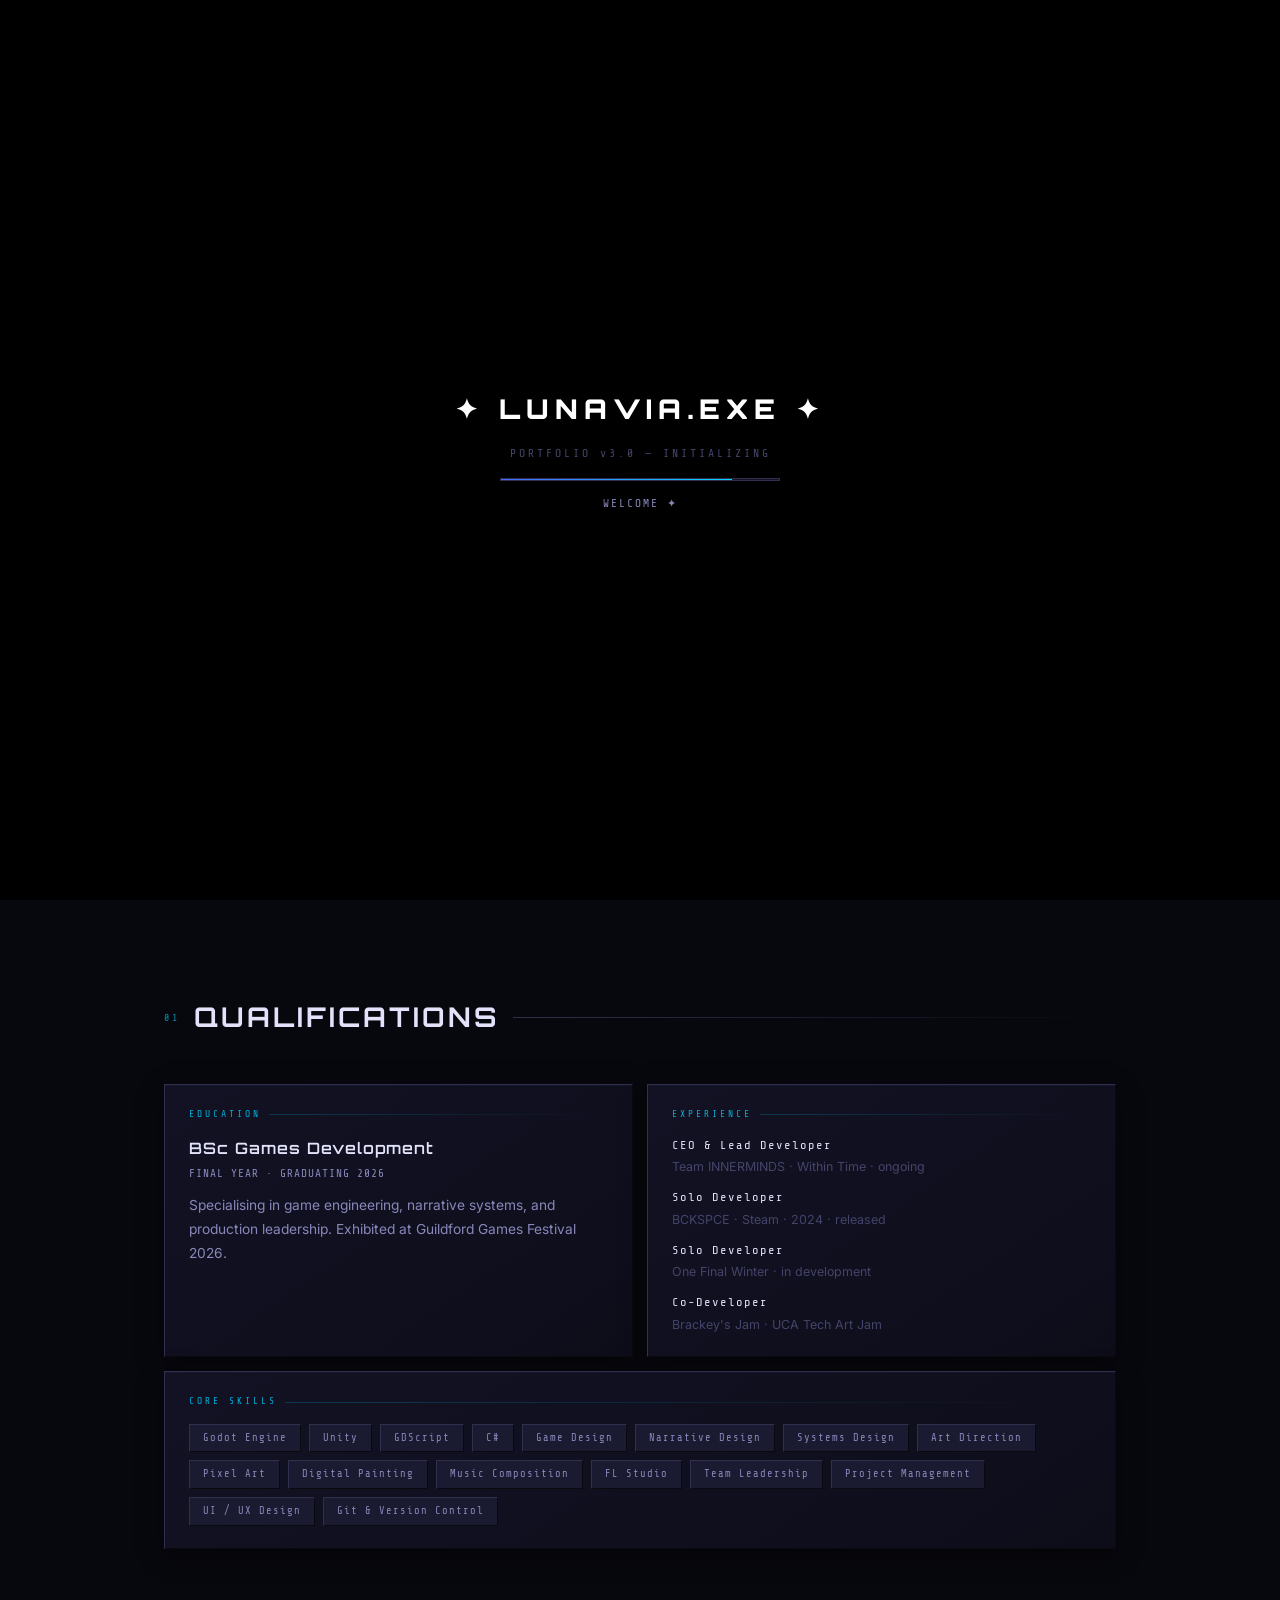
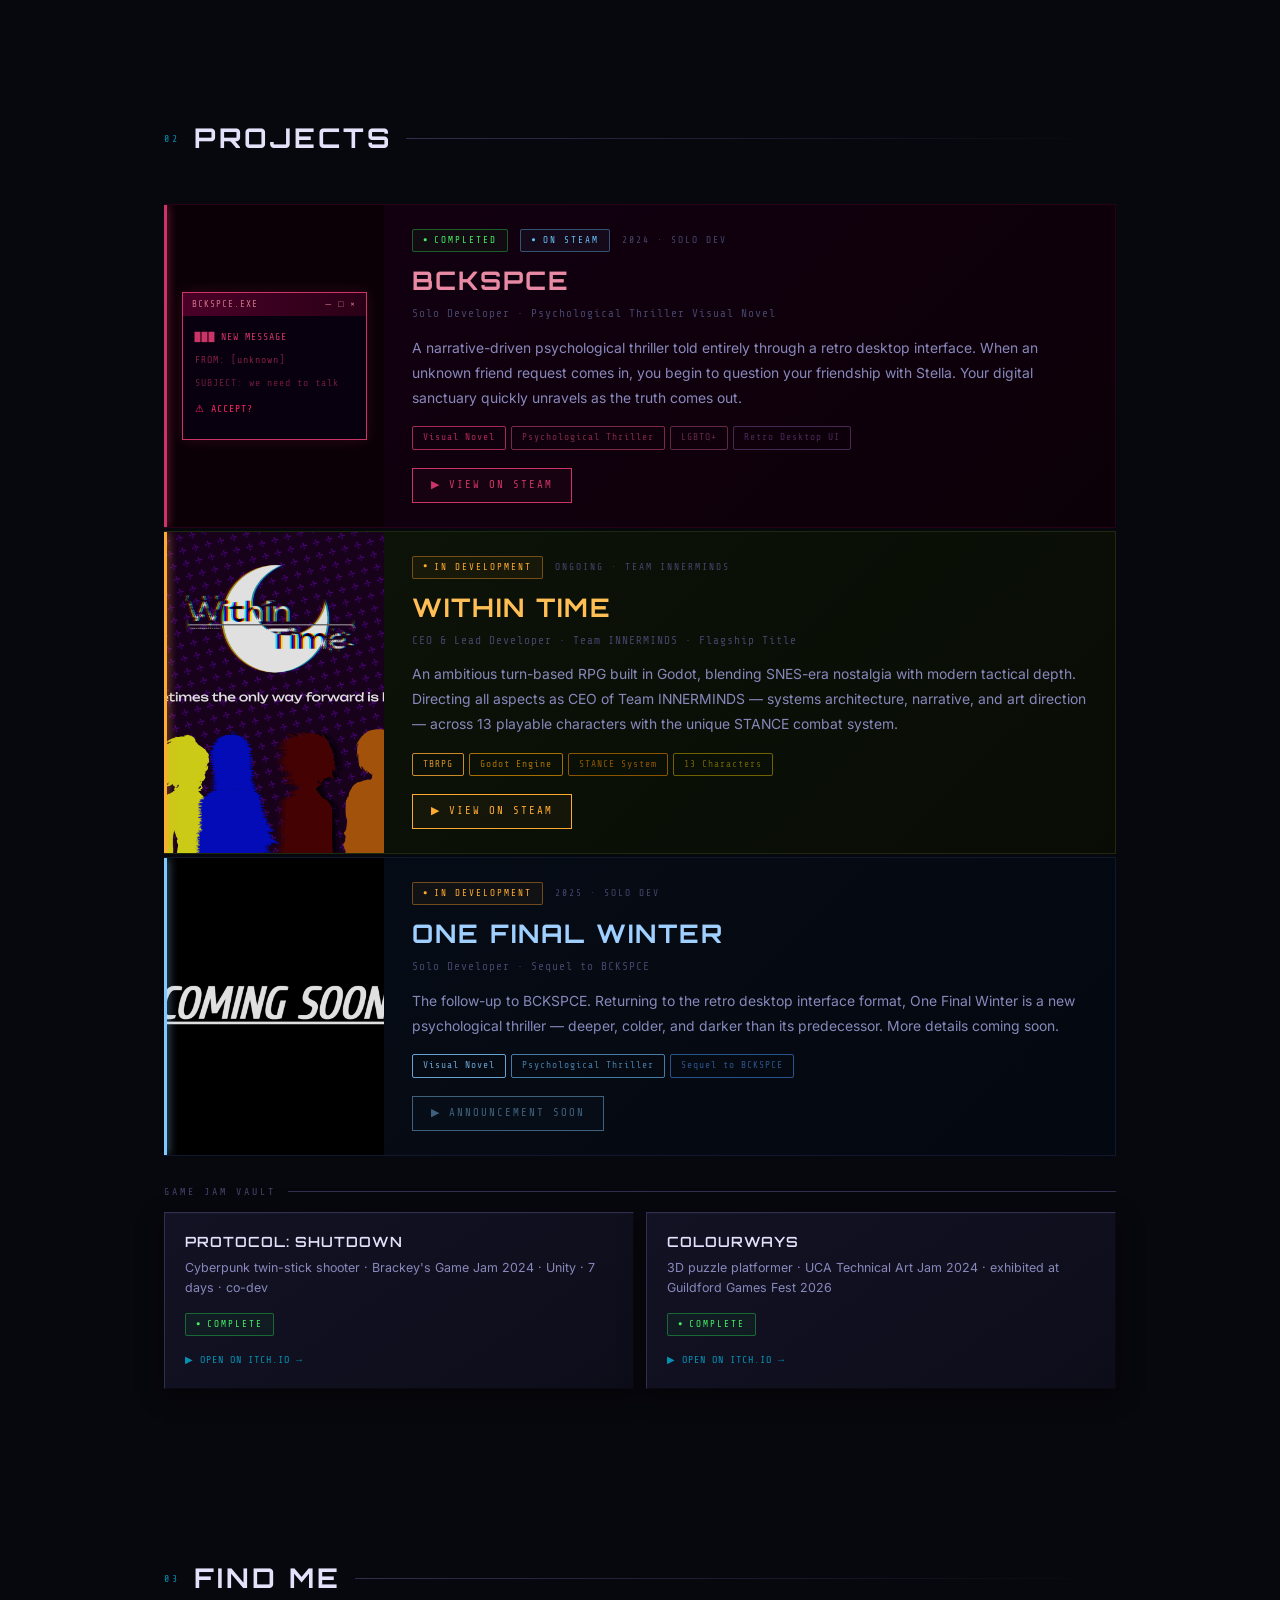
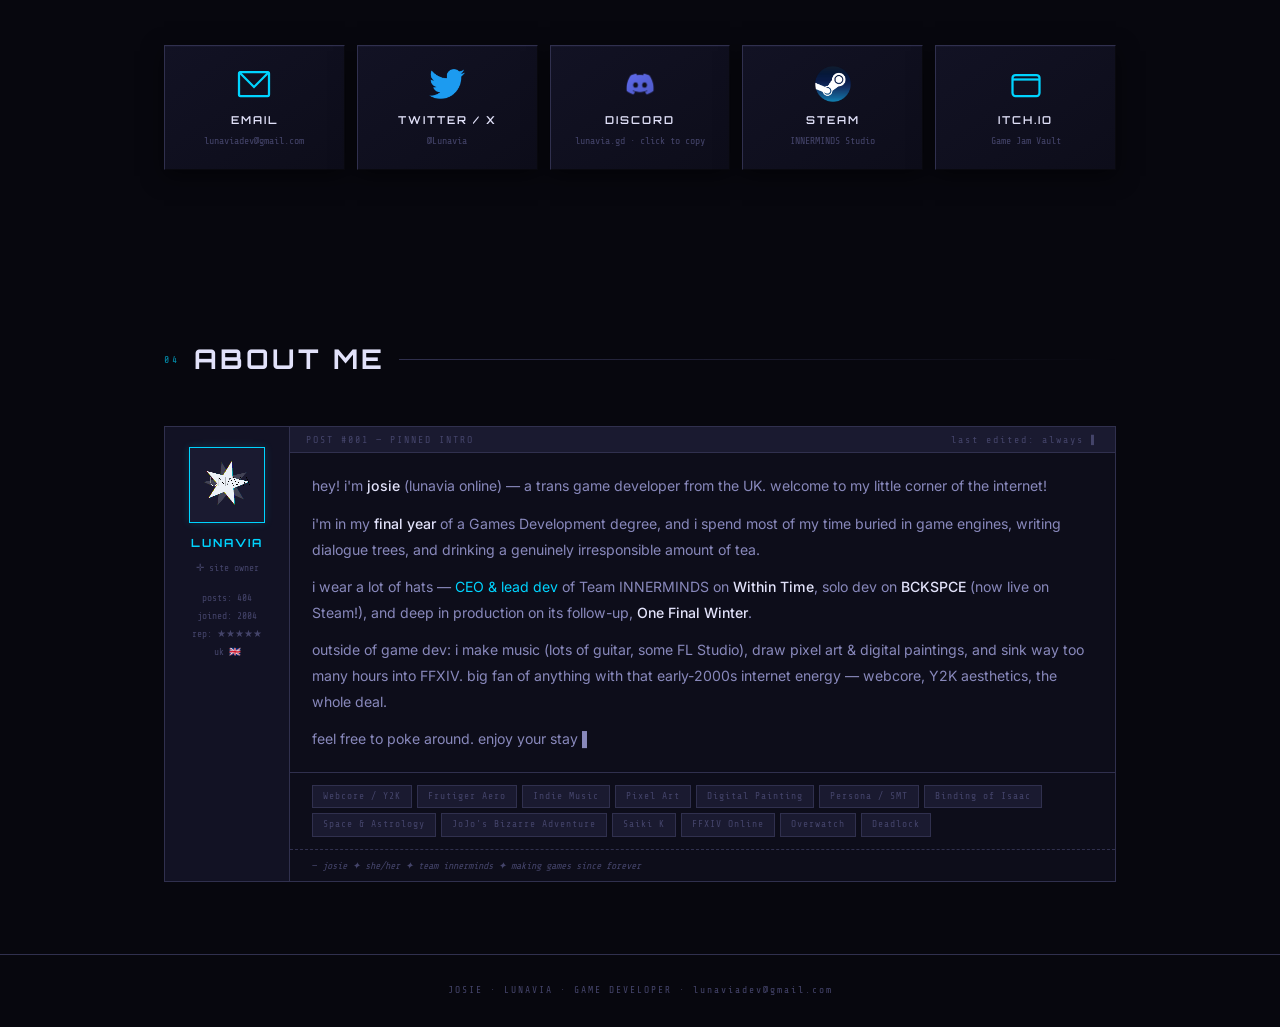
==== commit bb71221e: "updates" ====
--- a/index.html
+++ b/index.html
@@ -3,1061 +3,1176 @@
 <head>
 <meta charset="UTF-8">
 <meta name="viewport" content="width=device-width, initial-scale=1.0">
-<title>josie ✦ lunavia's page</title>
+<title>Josie · Lunavia · Game Developer</title>
 <link rel="preconnect" href="https://fonts.googleapis.com">
-<link href="https://fonts.googleapis.com/css2?family=VT323&family=Press+Start+2P&display=swap" rel="stylesheet">
+<link href="https://fonts.googleapis.com/css2?family=Orbitron:wght@400;500;700;900&family=Share+Tech+Mono&family=Inter:ital,wght@0,300;0,400;0,500;0,600;1,400&display=swap" rel="stylesheet">
 <style>
-/* ══════════════════════════════════════════
-   ROOT & RESET
-══════════════════════════════════════════ */
+
+/* ══════════════════════════════════════════════════
+   DESIGN SYSTEM
+══════════════════════════════════════════════════ */
 :root {
-  --win-gray:   #c0c0c0;
-  --win-light:  #dfdfdf;
-  --win-mid:    #808080;
-  --win-dark:   #404040;
-  --win-black:  #000000;
-  --win-white:  #ffffff;
-  --title-grad: linear-gradient(90deg, #000080 0%, #1084d0 100%);
-  --desktop:    #008080;
-  --pc98-bg:    #000033;
-  --pc98-bg2:   #000022;
-  --pc98-border:#0000cc;
-  --pc98-hi:    #000066;
-  --pc98-text:  #ccccff;
-  --pc98-yellow:#ffff88;
-  --pc98-pink:  #ff88ff;
-  --pc98-cyan:  #00ffff;
+  --bg:       #07070e;
+  --s0:       #0d0d1a;
+  --s1:       #121224;
+  --s2:       #1a1a30;
+  --s3:       #22223a;
+
+  --ch-hi:    #30304e;
+  --ch-lo:    #09090f;
+  --ch-mid:   #1c1c2e;
+
+  --neon:     #00d4ff;
+  --neon-dim: rgba(0,212,255,0.09);
+  --neon-glow: 0 0 14px rgba(0,212,255,0.45), 0 0 36px rgba(0,212,255,0.15);
+  --neon-b:   #4466ff;
+  --neon-p:   #cc44ff;
+  --neon-r:   #ff2266;
+
+  --t-hi:     #e2e2fa;
+  --t-mid:    #8888bb;
+  --t-lo:     #44446a;
+
+  --ff-d: 'Orbitron', 'Arial', sans-serif;
+  --ff-m: 'Share Tech Mono', 'Courier New', monospace;
+  --ff-b: 'Inter', 'Arial', sans-serif;
 }
 
 *, *::before, *::after { box-sizing: border-box; margin: 0; padding: 0; }
-html { height: 100%; }
-
-/* Win98 scrollbar */
-::-webkit-scrollbar            { width: 16px; background: var(--win-gray); }
-::-webkit-scrollbar-thumb      { background: var(--win-gray); border: 2px solid; border-color: #fff #808080 #808080 #fff; }
-::-webkit-scrollbar-track      { background: var(--win-gray); }
-::-webkit-scrollbar-button     { height: 16px; background: var(--win-gray); border: 1px solid #808080; }
+html { scroll-behavior: smooth; }
+::-webkit-scrollbar { width: 7px; background: var(--bg); }
+::-webkit-scrollbar-thumb { background: var(--ch-hi); }
+::-webkit-scrollbar-thumb:hover { background: var(--neon-b); }
 
 body {
-  font-family: 'Tahoma', 'Arial', sans-serif;
-  font-size: 11px;
-  background-color: var(--desktop);
+  font-family: var(--ff-b);
+  font-size: 15px;
+  line-height: 1.6;
+  color: var(--t-hi);
+  background: var(--bg);
+  overflow-x: hidden;
+}
+
+/* Subtle grid */
+body::before {
+  content: '';
+  position: fixed; inset: 0; z-index: -1; pointer-events: none;
   background-image:
-    radial-gradient(circle, rgba(0,100,100,0.25) 1px, transparent 1px);
-  background-size: 4px 4px;
-  min-height: 100vh;
-  overflow-x: hidden;
-  cursor: default;
-}
-
-/* ══════════════════════════════════════════
+    linear-gradient(rgba(0,212,255,0.022) 1px, transparent 1px),
+    linear-gradient(90deg, rgba(0,212,255,0.022) 1px, transparent 1px);
+  background-size: 56px 56px;
+}
+
+a { color: inherit; text-decoration: none; }
+
+/* Chrome bevel panel */
+.chrome {
+  background: linear-gradient(145deg, var(--s1), var(--s0));
+  border: 1px solid var(--ch-hi);
+  border-right-color: var(--ch-lo);
+  border-bottom-color: var(--ch-lo);
+  box-shadow: inset 0 1px 0 rgba(160,160,255,0.04), 0 6px 20px rgba(0,0,0,0.5);
+}
+
+/* ══════════════════════════════════════════════════
    BOOT SCREEN
-══════════════════════════════════════════ */
-#boot-screen {
-  position: fixed; inset: 0; z-index: 99999;
+══════════════════════════════════════════════════ */
+#boot {
+  position: fixed; inset: 0; z-index: 9999;
   background: #000;
   display: flex; flex-direction: column;
   align-items: center; justify-content: center;
-  gap: 8px;
-  transition: opacity 0.5s;
-}
-#boot-screen.fade-out { opacity: 0; pointer-events: none; }
+  gap: 14px;
+  transition: opacity 0.65s ease;
+}
+#boot.hidden { opacity: 0; pointer-events: none; }
 
 .boot-logo {
-  font-family: 'Press Start 2P', monospace;
-  font-size: clamp(0.8rem, 3vw, 1.4rem);
+  font-family: var(--ff-d);
+  font-size: clamp(1rem, 4vw, 1.7rem);
+  font-weight: 900;
+  letter-spacing: 6px;
   color: #fff;
   text-align: center;
+  animation: bootGlow 1.8s ease-in-out infinite alternate;
+}
+@keyframes bootGlow {
+  from { text-shadow: 0 0 10px var(--neon); }
+  to   { text-shadow: 0 0 28px var(--neon), 0 0 60px rgba(0,212,255,0.35); }
+}
+
+.boot-sub {
+  font-family: var(--ff-m);
+  font-size: 0.72rem;
+  color: var(--t-lo);
   letter-spacing: 3px;
+}
+
+.boot-bar-outer {
+  width: min(280px, 70vw); height: 3px;
+  background: var(--s1);
+  border: 1px solid var(--ch-hi);
+  overflow: hidden;
+}
+.boot-bar-fill {
+  height: 100%; width: 0%;
+  background: linear-gradient(90deg, var(--neon-b), var(--neon));
+  box-shadow: 0 0 6px var(--neon);
+  transition: width 0.1s;
+}
+
+.boot-msg {
+  font-family: var(--ff-m);
+  font-size: 0.7rem;
+  color: var(--t-mid);
+  min-height: 1em;
+  letter-spacing: 2px;
+  text-transform: uppercase;
+}
+
+/* ══════════════════════════════════════════════════
+   NAV
+══════════════════════════════════════════════════ */
+.nav {
+  position: fixed; top: 0; left: 0; right: 0; z-index: 100;
+  height: 50px;
+  background: rgba(7,7,14,0.94);
+  backdrop-filter: blur(20px) saturate(1.4);
+  border-bottom: 1px solid var(--ch-hi);
+  display: flex; align-items: center;
+  padding: 0 28px; gap: 0;
+}
+
+.nav-logo {
+  font-family: var(--ff-d);
+  font-size: 0.8rem;
+  font-weight: 700;
+  letter-spacing: 4px;
+  color: var(--neon);
+  text-shadow: 0 0 10px rgba(0,212,255,0.45);
+  margin-right: auto;
+}
+
+.nav-links { display: flex; }
+.nav-link {
+  font-family: var(--ff-m);
+  font-size: 0.65rem;
+  letter-spacing: 2px;
+  text-transform: uppercase;
+  color: var(--t-lo);
+  padding: 0 16px; height: 50px;
+  display: flex; align-items: center;
+  border-left: 1px solid transparent;
+  border-right: 1px solid transparent;
+  transition: color 0.2s, border-color 0.2s, background 0.2s;
+  cursor: pointer;
+}
+.nav-link:hover, .nav-link.active {
+  color: var(--neon);
+  border-color: rgba(0,212,255,0.12);
+  background: rgba(0,212,255,0.035);
+}
+
+/* ══════════════════════════════════════════════════
+   SECTION SHARED
+══════════════════════════════════════════════════ */
+.wrap { max-width: 1000px; margin: 0 auto; padding: 0 24px; }
+
+section { padding: 96px 0 72px; position: relative; }
+
+.s-head {
+  display: flex; align-items: center; gap: 14px;
+  margin-bottom: 44px;
+}
+.sec-num {
+  font-family: var(--ff-m);
+  font-size: 0.62rem;
+  letter-spacing: 3px;
+  color: var(--neon);
+  text-transform: uppercase;
+  opacity: 0.65;
+}
+.s-title {
+  font-family: var(--ff-d);
+  font-size: clamp(1.2rem, 3vw, 1.7rem);
+  font-weight: 700;
+  letter-spacing: 3px;
+  color: var(--t-hi);
+}
+.s-line {
+  flex: 1; height: 1px;
+  background: linear-gradient(90deg, var(--ch-hi), transparent);
+}
+
+/* Scroll reveal */
+.reveal {
+  opacity: 0;
+  transform: translateY(18px);
+  transition: opacity 0.55s ease, transform 0.55s ease;
+}
+.reveal.in { opacity: 1; transform: none; }
+
+/* ══════════════════════════════════════════════════
+   HERO
+══════════════════════════════════════════════════ */
+#hero {
+  min-height: 100vh;
+  padding-top: 50px;
+  display: flex; align-items: center; justify-content: center;
+  position: relative; overflow: hidden;
+}
+#hero::after {
+  content: '';
+  position: absolute; inset: 0; pointer-events: none;
+  background: repeating-linear-gradient(0deg, transparent, transparent 3px, rgba(0,0,0,0.025) 3px, rgba(0,0,0,0.025) 4px);
+}
+#hero::before {
+  content: '';
+  position: absolute; top: 30%; left: 50%;
+  transform: translate(-50%, -50%);
+  width: 700px; height: 700px;
+  background: radial-gradient(circle, rgba(0,212,255,0.055) 0%, transparent 68%);
+  pointer-events: none;
+}
+
+.hero-inner {
+  text-align: center;
+  position: relative; z-index: 2;
+  padding: 40px 24px;
+}
+
+.hero-over {
+  font-family: var(--ff-m);
+  font-size: 0.7rem;
+  letter-spacing: 5px;
+  color: var(--neon);
+  text-transform: uppercase;
+  opacity: 0.75;
+  margin-bottom: 20px;
+}
+
+.hero-name {
+  font-family: var(--ff-d);
+  font-size: clamp(2.6rem, 9vw, 5.8rem);
+  font-weight: 900;
+  letter-spacing: 4px;
+  line-height: 1.05;
+  color: var(--t-hi);
+  margin-bottom: 4px;
+}
+.hero-name .star {
+  color: var(--neon);
+  text-shadow: var(--neon-glow);
+}
+
+.hero-rule {
+  width: 54px; height: 2px;
+  background: linear-gradient(90deg, transparent, var(--neon), transparent);
+  margin: 22px auto;
+}
+
+.hero-sub {
+  font-family: var(--ff-m);
+  font-size: clamp(0.68rem, 2vw, 0.88rem);
+  letter-spacing: 5px;
+  color: var(--t-mid);
+  text-transform: uppercase;
+  margin-bottom: 34px;
+}
+
+.tags-row {
+  display: flex; flex-wrap: wrap; gap: 7px;
+  justify-content: center;
+  margin-bottom: 38px;
+}
+
+.tag {
+  font-family: var(--ff-m);
+  font-size: 0.68rem;
+  letter-spacing: 1px;
+  padding: 5px 14px;
+  border-radius: 20px;
+  border: 1px solid;
+  cursor: default;
+  transition: transform 0.15s, filter 0.15s;
+}
+.tag:hover { transform: translateY(-2px); filter: brightness(1.2); }
+
+.t-age   { background: rgba(255,220,60,0.08); border-color: rgba(255,220,60,0.3); color: #ffdd40; }
+.t-she   { background: rgba(255,110,170,0.08); border-color: rgba(255,110,170,0.3); color: #ff70a8; }
+.t-trans { background: rgba(85,200,250,0.07); border-color: rgba(85,200,250,0.28); color: #90ccee; }
+.t-bi    { background: rgba(210,0,110,0.09); border-color: rgba(210,0,110,0.3); color: #e055a0; }
+.t-dev   { background: rgba(0,212,255,0.07); border-color: rgba(0,212,255,0.3); color: var(--neon); }
+.t-music { background: rgba(150,90,255,0.08); border-color: rgba(150,90,255,0.3); color: #aa70ff; }
+.t-uk    { background: rgba(80,90,180,0.08); border-color: rgba(80,90,180,0.28); color: #7080cc; }
+
+.hero-scroll {
+  font-family: var(--ff-m);
+  font-size: 0.6rem;
+  letter-spacing: 3px;
+  color: var(--t-lo);
+  animation: bob 2.2s ease-in-out infinite;
+}
+@keyframes bob {
+  0%, 100% { transform: translateY(0); opacity: 0.45; }
+  50%       { transform: translateY(7px); opacity: 0.9; }
+}
+
+/* ══════════════════════════════════════════════════
+   QUALIFICATIONS
+══════════════════════════════════════════════════ */
+.quals-grid {
+  display: grid;
+  grid-template-columns: 1fr 1fr;
+  gap: 14px;
+}
+
+.q-card {
+  padding: 22px 24px;
+}
+
+.q-label {
+  font-family: var(--ff-m);
+  font-size: 0.6rem;
+  letter-spacing: 3px;
+  text-transform: uppercase;
+  color: var(--neon);
+  margin-bottom: 14px;
+  display: flex; align-items: center; gap: 8px;
+  opacity: 0.8;
+}
+.q-label::after {
+  content: '';
+  flex: 1; height: 1px;
+  background: linear-gradient(90deg, rgba(0,212,255,0.25), transparent);
+}
+
+.q-title {
+  font-family: var(--ff-d);
+  font-size: 0.98rem;
+  font-weight: 600;
+  letter-spacing: 1px;
+  color: var(--t-hi);
+  margin-bottom: 4px;
+}
+.q-sub {
+  font-family: var(--ff-m);
+  font-size: 0.7rem;
+  color: var(--t-mid);
+  letter-spacing: 1px;
   margin-bottom: 10px;
-  text-shadow: 0 0 20px #0077ff, 0 0 40px #0033ff;
-  animation: logoGlow 2s ease-in-out infinite alternate;
-}
-@keyframes logoGlow {
-  from { text-shadow: 0 0 10px #0077ff; }
-  to   { text-shadow: 0 0 30px #00aaff, 0 0 60px #0055ff; }
-}
-
-.boot-sub {
-  font-family: 'VT323', monospace;
-  font-size: 1rem;
-  color: #808080;
+}
+.q-detail { font-size: 0.86rem; color: var(--t-mid); line-height: 1.75; }
+
+.role-list { display: flex; flex-direction: column; gap: 11px; }
+.role-name { font-family: var(--ff-m); font-size: 0.76rem; color: var(--t-hi); letter-spacing: 1px; }
+.role-ctx  { font-size: 0.78rem; color: var(--t-lo); margin-top: 2px; }
+
+.skills-wrap { grid-column: 1 / -1; }
+.skills-cloud { display: flex; flex-wrap: wrap; gap: 8px; margin-top: 2px; }
+.sk-tag {
+  font-family: var(--ff-m);
+  font-size: 0.65rem;
+  letter-spacing: 1px;
+  padding: 5px 13px;
+  background: var(--s2);
+  border: 1px solid var(--ch-hi);
+  border-right-color: var(--ch-lo);
+  border-bottom-color: var(--ch-lo);
+  color: var(--t-mid);
+  cursor: default;
+  transition: border-color 0.18s, color 0.18s, background 0.18s;
+}
+.sk-tag:hover { border-color: var(--neon); color: var(--neon); background: var(--neon-dim); }
+
+/* ══════════════════════════════════════════════════
+   PROJECTS
+══════════════════════════════════════════════════ */
+.proj-stack { display: flex; flex-direction: column; gap: 3px; margin-bottom: 28px; }
+
+.proj-card {
+  position: relative;
+  overflow: hidden;
+  transition: transform 0.3s ease, box-shadow 0.3s ease;
+}
+.proj-card:hover { transform: translateY(-3px); }
+.proj-card::before {
+  content: '';
+  position: absolute; left: 0; top: 0; bottom: 0; width: 3px;
+  background: var(--pa);
+  box-shadow: 0 0 10px var(--pa);
+  z-index: 2;
+}
+
+.proj-inner {
+  display: flex; min-height: 200px;
+}
+
+.proj-thumb {
+  width: 220px; min-width: 220px;
+  overflow: hidden; position: relative;
+  flex-shrink: 0;
+}
+.proj-thumb img {
+  width: 100%; height: 100%; object-fit: cover; display: block;
+  transition: transform 0.4s ease, filter 0.4s ease;
+  filter: saturate(0.88) brightness(0.88);
+}
+.proj-card:hover .proj-thumb img {
+  transform: scale(1.04);
+  filter: saturate(1.1) brightness(0.98);
+}
+
+.proj-body {
+  flex: 1; padding: 24px 28px;
+  display: flex; flex-direction: column; min-width: 0;
+}
+
+.proj-meta-row {
+  display: flex; align-items: center; gap: 12px;
+  flex-wrap: wrap;
+  margin-bottom: 8px;
+}
+
+.status-pill {
+  display: inline-flex; align-items: center; gap: 5px;
+  font-family: var(--ff-m);
+  font-size: 0.58rem;
+  letter-spacing: 2px;
+  text-transform: uppercase;
+  padding: 3px 10px;
+  border: 1px solid;
+  border-radius: 2px;
+}
+.status-pill::before { content: '●'; font-size: 0.45rem; }
+.sp-done  { border-color: rgba(40,220,80,0.4); color: #44ee66; background: rgba(40,220,80,0.05); }
+.sp-steam { border-color: rgba(100,192,244,0.4); color: #66c0f4; background: rgba(100,192,244,0.05); }
+.sp-dev   { border-color: rgba(255,160,40,0.4); color: #ffaa30; background: rgba(255,160,40,0.05); }
+
+.proj-year {
+  font-family: var(--ff-m);
+  font-size: 0.6rem;
+  letter-spacing: 2px;
+  color: var(--t-lo);
+}
+
+.proj-name {
+  font-family: var(--ff-d);
+  font-size: clamp(1.15rem, 3vw, 1.6rem);
+  font-weight: 700;
+  letter-spacing: 2px;
+  margin-bottom: 4px;
+}
+
+.proj-role {
+  font-family: var(--ff-m);
+  font-size: 0.7rem;
+  letter-spacing: 1px;
+  color: var(--t-lo);
+  margin-bottom: 13px;
+}
+
+.proj-desc {
+  font-size: 0.87rem;
+  color: var(--t-mid);
+  line-height: 1.78;
+  flex: 1;
+  margin-bottom: 16px;
+}
+
+.proj-tags { display: flex; flex-wrap: wrap; gap: 5px; margin-bottom: 18px; }
+.pt {
+  font-family: var(--ff-m);
+  font-size: 0.6rem;
+  letter-spacing: 1px;
+  padding: 3px 10px;
+  border: 1px solid;
+  border-radius: 2px;
+  opacity: 0.8;
+}
+
+.proj-btn {
+  display: inline-flex; align-items: center; gap: 8px;
+  font-family: var(--ff-m);
+  font-size: 0.67rem;
+  letter-spacing: 2px;
+  text-transform: uppercase;
+  padding: 8px 18px;
+  border: 1px solid;
+  transition: background 0.2s, box-shadow 0.2s;
+  cursor: pointer; align-self: flex-start;
+}
+.proj-btn:hover { box-shadow: 0 0 14px rgba(0,212,255,0.2); }
+.proj-btn-disabled { opacity: 0.45; cursor: not-allowed; pointer-events: none; }
+
+/* ── BCKSPCE ────────────────────────── */
+.pc-bckspce {
+  --pa: #cc3366;
+  background: linear-gradient(135deg, #130012 0%, #0c0008 100%);
+  border: 1px solid #280018;
+  border-left: none;
+}
+.pc-bckspce .proj-name { color: #e88aa4; }
+.pc-bckspce .proj-btn  { border-color: #cc3366; color: #cc3366; background: rgba(204,51,102,0.04); }
+.pc-bckspce .proj-btn:hover { background: rgba(204,51,102,0.1); box-shadow: 0 0 14px rgba(204,51,102,0.3); }
+
+/* BCKSPCE faux-desktop thumbnail */
+.bckspce-thumb-inner {
+  width: 100%; height: 100%; min-height: 200px;
+  background: #0a0006;
+  display: flex; align-items: center; justify-content: center; padding: 16px;
+}
+.bckspce-win {
+  width: 100%; max-width: 185px;
+  border: 1px solid #cc3366;
+  box-shadow: 0 0 14px rgba(204,51,102,0.18);
+}
+.bckspce-bar {
+  background: linear-gradient(90deg, #4a0028, #2a0016);
+  padding: 4px 9px;
+  font-family: var(--ff-m); font-size: 0.58rem;
+  color: #cc7088; letter-spacing: 1px;
+  display: flex; justify-content: space-between;
+}
+.bckspce-desktop {
+  background: #08000e; padding: 14px 12px; min-height: 110px;
+}
+.bckspce-line {
+  font-family: var(--ff-m); font-size: 0.62rem;
+  color: #cc3366; letter-spacing: 1px; margin-bottom: 9px;
+  line-height: 1.4;
+}
+.bckspce-line.warn { color: #ff2266; }
+
+/* ── WITHIN TIME ────────────────────── */
+.pc-within {
+  --pa: #ffaa33;
+  background: linear-gradient(135deg, #0d1409 0%, #080c05 100%);
+  border: 1px solid #1e2a10;
+  border-left: none;
+}
+.pc-within .proj-name { color: #ffbf55; }
+.pc-within .proj-btn  { border-color: #ffaa33; color: #ffaa33; background: rgba(255,170,51,0.04); }
+.pc-within .proj-btn:hover { background: rgba(255,170,51,0.1); box-shadow: 0 0 14px rgba(255,170,51,0.3); }
+
+/* ── ONE FINAL WINTER ───────────────── */
+.pc-ofw {
+  --pa: #80c8ff;
+  background: linear-gradient(135deg, #060c16 0%, #040810 100%);
+  border: 1px solid #10182e;
+  border-left: none;
+}
+.pc-ofw .proj-name { color: #a0d0ff; }
+.pc-ofw .proj-btn  { border-color: #80c8ff; color: #80c8ff; background: rgba(128,200,255,0.04); }
+.pc-ofw .proj-btn:hover { background: rgba(128,200,255,0.1); box-shadow: 0 0 14px rgba(128,200,255,0.3); }
+
+/* ── JAM VAULT ──────────────────────── */
+.jam-label {
+  font-family: var(--ff-m);
+  font-size: 0.62rem; letter-spacing: 3px; text-transform: uppercase;
+  color: var(--t-lo);
   margin-bottom: 12px;
-}
-.boot-bar-wrap {
-  width: min(320px, 80vw); height: 20px;
-  border: 2px solid; border-color: #808080 #fff #fff #808080;
-  background: #000; overflow: hidden;
-}
-.boot-bar {
-  height: 100%; width: 0%;
-  background: repeating-linear-gradient(
-    90deg, #000080 0px, #1084d0 10px, #000080 20px
-  );
-  background-size: 20px 100%;
-  transition: width 0.08s;
-  animation: barShimmer 0.5s linear infinite;
-}
-@keyframes barShimmer {
-  0%   { background-position: 0 0; }
-  100% { background-position: 20px 0; }
-}
-.boot-msg {
-  font-family: 'VT323', monospace;
-  font-size: 0.95rem;
-  color: #aaa;
-  margin-top: 4px;
-  min-height: 1.2em;
-}
-
-/* ══════════════════════════════════════════
-   DESKTOP
-══════════════════════════════════════════ */
-.desktop {
-  min-height: 100vh;
-  padding: 16px 8px 50px;
+  display: flex; align-items: center; gap: 12px;
+}
+.jam-label::after { content: ''; flex: 1; height: 1px; background: var(--ch-hi); }
+
+.jam-grid {
+  display: grid;
+  grid-template-columns: repeat(auto-fit, minmax(230px, 1fr));
+  gap: 12px;
+}
+
+.jam-card {
+  padding: 18px 20px;
+  transition: border-top-color 0.2s, background 0.2s;
+  cursor: default;
+}
+.jam-card:hover { border-top-color: var(--neon) !important; background: var(--s1); }
+
+.jc-name { font-family: var(--ff-d); font-size: 0.88rem; font-weight: 600; letter-spacing: 1px; color: var(--t-hi); margin-bottom: 5px; }
+.jc-sub  { font-size: 0.78rem; color: var(--t-mid); margin-bottom: 12px; line-height: 1.55; }
+.jc-link { font-family: var(--ff-m); font-size: 0.63rem; letter-spacing: 1px; color: var(--neon); opacity: 0.65; transition: opacity 0.18s; }
+.jam-card:hover .jc-link { opacity: 1; }
+
+/* ══════════════════════════════════════════════════
+   LINKS
+══════════════════════════════════════════════════ */
+.links-grid {
+  display: grid;
+  grid-template-columns: repeat(auto-fit, minmax(155px, 1fr));
+  gap: 12px;
+}
+
+.link-card {
+  padding: 20px 16px;
+  text-align: center;
+  cursor: pointer; display: block;
+  transition: transform 0.2s, border-top-color 0.2s, box-shadow 0.2s;
+}
+.link-card:hover {
+  transform: translateY(-4px);
+  border-top-color: var(--neon);
+  box-shadow: 0 0 18px rgba(0,212,255,0.07), 0 8px 24px rgba(0,0,0,0.4);
+}
+
+.lc-svg {
+  width: 36px; height: 36px;
+  stroke: var(--neon); fill: none; stroke-width: 1.5;
+  display: block; margin: 0 auto 10px;
+}
+.lc-img { width: 36px; height: 36px; object-fit: contain; display: block; margin: 0 auto 10px; }
+.lc-name {
+  font-family: var(--ff-d);
+  font-size: 0.68rem; font-weight: 600; letter-spacing: 2px;
+  color: var(--t-hi); margin-bottom: 4px; display: block;
+}
+.lc-detail {
+  font-family: var(--ff-m);
+  font-size: 0.62rem; color: var(--t-lo); display: block;
+  transition: color 0.2s;
+}
+.link-card:hover .lc-detail { color: var(--neon); }
+
+/* ══════════════════════════════════════════════════
+   ABOUT
+══════════════════════════════════════════════════ */
+.bbs-post {
   display: flex;
-  flex-direction: column;
-  align-items: center;
-  position: relative;
-}
-
-.desktop-icons {
-  position: fixed; top: 16px; left: 8px;
-  display: flex; flex-direction: column; gap: 12px;
-  z-index: 5;
-}
-.desktop-icon {
-  display: flex; flex-direction: column; align-items: center;
-  width: 64px; gap: 3px; cursor: pointer;
-  color: #fff; font-size: 0.65rem; text-align: center;
-  text-shadow: 1px 1px 2px #000, -1px -1px 2px #000;
-  padding: 3px; border: 1px solid transparent;
-  transition: border-color 0.1s, background 0.1s;
-}
-.desktop-icon:hover {
-  border-color: rgba(255,255,255,0.6);
-  background: rgba(0, 0, 128, 0.5);
-}
-.d-icon { font-size: 2rem; line-height: 1; }
-
-/* ══════════════════════════════════════════
-   MAIN WINDOW
-══════════════════════════════════════════ */
-.main-window {
-  width: 100%; max-width: 900px;
-  background: var(--win-gray);
-  /* Win98 double-inset border */
-  box-shadow:
-    inset -1px -1px 0 #000,
-    inset  1px  1px 0 #fff,
-    inset -2px -2px 0 #808080,
-    inset  2px  2px 0 #dfdfdf;
-  border: 2px solid; border-color: #dfdfdf #000 #000 #dfdfdf;
-  animation: winOpen 0.25s ease-out;
-  transform-origin: top center;
-}
-@keyframes winOpen {
-  0%   { transform: scaleY(0.02) scaleX(0.4); opacity: 0; }
-  60%  { transform: scaleY(0.02) scaleX(1);   opacity: 1; }
-  100% { transform: scaleY(1)    scaleX(1);   opacity: 1; }
-}
-@keyframes winClose {
-  0%   { transform: scale(1); opacity: 1; }
-  60%  { transform: scaleX(1) scaleY(0.02); opacity: 1; }
-  100% { transform: scale(0); opacity: 0; }
-}
-
-/* ══════════════════════════════════════════
-   TITLE BAR
-══════════════════════════════════════════ */
-.win-title-bar {
-  background: var(--title-grad);
-  padding: 3px 4px 3px 6px;
-  height: 22px;
-  display: flex; align-items: center; gap: 5px;
-  user-select: none;
-}
-.win-title-icon { font-size: 0.95rem; line-height: 1; }
-.win-title-text {
-  font-family: 'Tahoma', sans-serif;
-  font-size: 11px; font-weight: bold;
-  color: #fff; flex: 1;
-  white-space: nowrap; overflow: hidden; text-overflow: ellipsis;
-}
-.win-title-btns { display: flex; gap: 2px; }
-.wb {
-  width: 16px; height: 14px;
-  background: var(--win-gray);
-  border: 1px solid; border-color: #fff #000 #000 #fff;
-  font-size: 7px; font-weight: bold; font-family: 'Tahoma', sans-serif;
+  border: 1px solid var(--ch-hi);
+  background: var(--s0);
+}
+
+.bbs-sidebar {
+  width: 125px; min-width: 125px;
+  background: var(--s1);
+  border-right: 1px solid var(--ch-hi);
+  padding: 20px 14px;
+  display: flex; flex-direction: column; align-items: center; gap: 7px;
+  text-align: center;
+}
+.bbs-avi {
+  width: 76px; height: 76px;
+  background: var(--s2);
+  border: 1px solid var(--neon);
+  box-shadow: 0 0 8px rgba(0,212,255,0.18);
   display: flex; align-items: center; justify-content: center;
-  cursor: pointer; color: #000; line-height: 1;
-}
-.wb:active { border-color: #000 #fff #fff #000; }
-.wb-close { background: #d04040; color: #fff; border-color: #ff9090 #800000 #800000 #ff9090; }
-.wb-close:hover { background: #ff2020; }
-
-/* ══════════════════════════════════════════
-   MENU BAR
-══════════════════════════════════════════ */
-.win-menubar {
-  background: var(--win-gray);
-  padding: 2px 4px;
-  display: flex; gap: 0;
-  border-bottom: 1px solid var(--win-mid);
-}
-.mi {
-  padding: 2px 8px; font-size: 11px;
-  cursor: pointer; border: 1px solid transparent;
-}
-.mi:hover { background: #000080; color: #fff; }
-
-/* ══════════════════════════════════════════
-   IDENTITY TAGS  (pronouns.page style)
-══════════════════════════════════════════ */
-.identity-section {
-  background: var(--win-gray);
-  padding: 8px 10px 10px;
-  border-bottom: 2px solid; border-color: #808080 #fff #fff #808080;
-}
-.id-header {
-  font-family: 'VT323', monospace;
-  font-size: 1.15rem; color: #000080;
-  margin-bottom: 7px;
-  display: flex; align-items: center; gap: 6px;
-}
+  font-family: var(--ff-d); font-size: 2rem; color: var(--neon);
+  overflow: hidden; image-rendering: pixelated;
+  margin-bottom: 5px;
+}
+.bbs-avi img { width: 100%; height: 100%; object-fit: cover; }
+.bbs-uname  { font-family: var(--ff-d); font-size: 0.7rem; font-weight: 700; color: var(--neon); letter-spacing: 2px; }
+.bbs-utitle { font-family: var(--ff-m); font-size: 0.6rem; color: var(--t-lo); margin-top: 2px; }
+.bbs-stats  { font-family: var(--ff-m); font-size: 0.6rem; color: var(--t-lo); line-height: 1.9; margin-top: 5px; }
+
+.bbs-main { flex: 1; min-width: 0; }
+
+.bbs-topbar {
+  background: var(--s2);
+  border-bottom: 1px solid var(--ch-hi);
+  padding: 5px 16px;
+  font-family: var(--ff-m); font-size: 0.62rem; letter-spacing: 2px; color: var(--t-lo);
+  display: flex; justify-content: space-between; flex-wrap: wrap; gap: 4px;
+}
+
+.bbs-body {
+  padding: 20px 22px;
+  font-size: 0.88rem; color: var(--t-mid); line-height: 1.82;
+}
+.bbs-body p { margin-bottom: 12px; }
+.bbs-body p:last-child { margin-bottom: 0; }
+.bbs-body strong { color: var(--t-hi); font-weight: 500; }
+.bbs-body em { color: var(--neon); font-style: normal; }
+
+.bbs-badges {
+  padding: 12px 22px;
+  border-top: 1px solid var(--ch-hi);
+  display: flex; flex-wrap: wrap; gap: 5px;
+}
+.badge {
+  font-family: var(--ff-m); font-size: 0.6rem; letter-spacing: 1px;
+  padding: 3px 10px;
+  background: var(--s2); border: 1px solid var(--ch-hi);
+  color: var(--t-lo); cursor: default;
+  transition: border-color 0.15s, color 0.15s;
+}
+.badge:hover { border-color: var(--neon); color: var(--neon); }
+
+.bbs-sig {
+  padding: 8px 22px;
+  border-top: 1px dashed var(--ch-hi);
+  font-family: var(--ff-m); font-size: 0.62rem; color: var(--t-lo);
+}
+
+/* Blinking cursor */
 .blink { animation: blink 1s step-end infinite; }
 @keyframes blink { 0%,100%{opacity:1} 50%{opacity:0} }
 
-.tags-row { display: flex; flex-wrap: wrap; gap: 5px; }
-
-.id-tag {
-  display: inline-flex; align-items: center; gap: 4px;
-  padding: 3px 10px 3px 7px;
-  border-radius: 20px;
-  font-size: 0.72rem; font-weight: bold;
-  font-family: 'Tahoma', sans-serif;
-  cursor: default;
-  border: 1px solid rgba(0,0,0,0.18);
-  position: relative;
-  transition: transform 0.12s, filter 0.12s;
-  white-space: nowrap;
-}
-.id-tag:hover { transform: translateY(-2px); filter: brightness(1.08); }
-
-.t-age     { background: #ffe066; color: #5a3e00; }
-.t-she     { background: #f9bfd8; color: #7a0040; }
-.t-trans   { background: linear-gradient(90deg,#55cdfc 0%,#f7a8b8 40%,#fff 60%,#f7a8b8 80%,#55cdfc 100%); color: #003; }
-.t-bi      { background: linear-gradient(90deg,#d60270,#9b4f96 45%,#0038a8); color: #fff; }
-.t-dev     { background: #7ecff5; color: #003455; }
-.t-music   { background: #c4aaff; color: #2d0066; }
-.t-student { background: #9ee8aa; color: #0a3a10; }
-
-/* tooltip */
-.id-tag .tip {
-  position: absolute; bottom: calc(100% + 6px); left: 50%;
-  transform: translateX(-50%);
-  background: #000; color: #fff;
-  font-size: 0.63rem; padding: 3px 8px;
-  border: 1px solid #808080; white-space: nowrap;
-  font-family: 'Tahoma', sans-serif; font-weight: normal;
-  pointer-events: none; opacity: 0;
-  transition: opacity 0.15s; z-index: 50;
-}
-.id-tag:hover .tip { opacity: 1; }
-
-/* ══════════════════════════════════════════
-   TOOLBAR TABS
-══════════════════════════════════════════ */
-.win-toolbar {
-  background: var(--win-gray);
-  padding: 4px 6px; display: flex; gap: 3px; flex-wrap: wrap;
-  border-bottom: 2px solid; border-color: #808080 #fff #fff #808080;
-}
-.tbtn {
-  background: var(--win-gray);
-  border: 2px solid; border-color: #fff #808080 #808080 #fff;
-  padding: 3px 14px; font-family: 'Tahoma', sans-serif; font-size: 11px;
-  cursor: pointer; display: flex; align-items: center; gap: 5px;
-  white-space: nowrap;
-}
-.tbtn:active, .tbtn.active {
-  border-color: #808080 #fff #fff #808080;
-  background: #b8b8b8;
-}
-.tbtn.active { background: #dce8ff; }
-.tbtn:hover:not(.active) { background: #d0d0d0; }
-
-/* ══════════════════════════════════════════
-   CONTENT AREA
-══════════════════════════════════════════ */
-.win-content {
-  background: #fff;
-  border: 2px solid; border-color: #808080 #fff #fff #808080;
-  margin: 5px; overflow-y: auto; max-height: 68vh;
-  position: relative;
-}
-/* subtle scanlines on the PC98 area */
-.win-content::after {
-  content: ''; position: absolute; inset: 0; pointer-events: none; z-index: 2;
-  background: repeating-linear-gradient(0deg,transparent,transparent 2px,rgba(0,0,0,0.04) 2px,rgba(0,0,0,0.04) 4px);
-}
-
-.section { display: none; }
-.section.active { display: block; }
-
-/* ══════════════════════════════════════════
-   PC98 BBS SHARED
-══════════════════════════════════════════ */
-.forum-board {
-  background: var(--pc98-bg);
-  min-height: 100%;
-  font-family: 'VT323', monospace;
-  color: var(--pc98-text);
-}
-
-.forum-banner {
-  background: #000055;
-  border-bottom: 2px solid #0000ff;
-  padding: 8px 14px;
-  display: flex; align-items: baseline; gap: 12px; flex-wrap: wrap;
-}
-.fb-title {
-  font-size: 1.5rem;
-  color: var(--pc98-yellow);
-  letter-spacing: 3px;
-}
-.fb-sub { font-size: 0.95rem; color: var(--pc98-pink); }
-
-.forum-breadcrumb {
-  background: #000044;
-  padding: 3px 12px;
-  font-size: 0.82rem;
-  color: #666688;
-  border-bottom: 1px solid #000088;
-}
-.forum-breadcrumb a { color: #4488ff; text-decoration: none; }
-.forum-breadcrumb a:hover { color: var(--pc98-yellow); }
-
-/* ══════════════════════════════════════════
-   ABOUT — FORUM POST
-══════════════════════════════════════════ */
-.post-container { padding: 10px 12px; }
-
-.forum-post {
-  display: flex; border: 1px solid var(--pc98-border);
-  background: var(--pc98-bg2);
-  animation: fadeInPost 0.4s ease-out;
-}
-@keyframes fadeInPost {
-  from { opacity: 0; transform: translateY(8px); }
-  to   { opacity: 1; transform: translateY(0); }
-}
-
-.post-sidebar {
-  width: 115px; min-width: 115px;
-  background: #000044;
-  border-right: 1px solid var(--pc98-border);
-  padding: 10px 8px;
-  display: flex; flex-direction: column; align-items: center; gap: 5px;
-}
-.post-avi {
-  width: 72px; height: 72px;
-  background: #000066;
-  border: 2px solid #0000ff;
-  display: flex; align-items: center; justify-content: center;
-  font-size: 2.8rem; overflow: hidden;
-  image-rendering: pixelated;
-}
-.post-avi img { width: 100%; height: 100%; object-fit: cover; }
-.post-uname  { color: var(--pc98-yellow); font-size: 1.05rem; font-weight: bold; text-align: center; }
-.post-utitle { color: var(--pc98-pink); font-size: 0.75rem; text-align: center; }
-.post-stats  { font-size: 0.7rem; color: #666688; text-align: center; line-height: 1.7; margin-top: 4px; }
-
-.post-main   { flex: 1; display: flex; flex-direction: column; min-width: 0; }
-.post-infobar {
-  background: #000055;
-  padding: 3px 10px;
-  display: flex; justify-content: space-between; flex-wrap: wrap; gap: 5px;
-  font-size: 0.8rem; color: #8888cc;
-  border-bottom: 1px solid var(--pc98-border);
-}
-.post-body {
-  padding: 12px; font-size: 1.05rem;
-  color: var(--pc98-text); line-height: 1.65;
-}
-.post-body p  { margin-bottom: 10px; }
-.post-body strong { color: var(--pc98-yellow); }
-.post-body em     { color: var(--pc98-pink); }
-.post-body .cmd   { color: var(--pc98-cyan); }
-
-.post-badges {
-  padding: 8px 12px;
-  border-top: 1px solid #000066;
-  display: flex; flex-wrap: wrap; gap: 4px;
-}
-.badge {
-  background: #000055; border: 1px solid #0000cc;
-  color: var(--pc98-cyan);
-  padding: 2px 9px; font-size: 0.82rem;
-  cursor: default; transition: background 0.1s, color 0.1s;
-}
-.badge:hover { background: #000099; color: var(--pc98-yellow); }
-
-.post-sig {
-  padding: 6px 12px;
-  border-top: 1px dotted #000077;
-  font-size: 0.8rem; color: #555577;
-}
-
-/* ══════════════════════════════════════════
-   PROJECTS — FORUM THREADS
-══════════════════════════════════════════ */
-.subforum-header {
-  background: #000055;
-  padding: 5px 12px;
-  font-size: 1.1rem; color: var(--pc98-yellow);
-  border-bottom: 1px solid #0000ff; border-top: 1px solid #0000aa;
-  letter-spacing: 1px; margin-top: 4px;
-}
-.subforum-header:first-of-type { margin-top: 0; }
-
-.thread-row {
-  display: grid;
-  grid-template-columns: 1fr 64px;
-  align-items: center; gap: 8px;
-  padding: 7px 12px;
-  border-bottom: 1px solid #000055;
-  cursor: pointer; transition: background 0.12s;
-}
-.thread-row:hover { background: #000044; }
-.thread-row.open-row { background: #000044; }
-
-.t-icon { font-size: 1.2rem; text-align: center; }
-.t-name { color: #55aaff; font-size: 1.05rem; display: flex; align-items: center; gap: 6px; flex-wrap: wrap; }
-.t-name:hover { color: var(--pc98-yellow); }
-.t-sub  { color: #555577; font-size: 0.8rem; margin-top: 2px; }
-.t-meta { color: #444466; font-size: 0.78rem; text-align: right; }
-
-.status-badge {
-  display: inline-block;
-  padding: 1px 7px; font-size: 0.7rem; border: 1px solid;
-}
-.sb-steam  { background: #101c2c; color: #66c0f4; border-color: #4c6b8a; }
-.sb-wip    { background: #331a00; color: #ffaa33; border-color: #995500; }
-.sb-done   { background: #001a00; color: #44ff66; border-color: #006622; }
-
-/* Expandable project detail */
-.proj-detail {
-  display: none; overflow: hidden;
-  background: #00001a;
-  border: 1px solid #000088; border-top: none;
-  margin: 0;
-}
-.proj-detail.open {
-  display: block;
-  animation: slideDown 0.2s ease-out;
-}
-@keyframes slideDown {
-  from { opacity: 0; transform: translateY(-6px); }
-  to   { opacity: 1; transform: translateY(0); }
-}
-
-.proj-inner {
-  display: flex; gap: 0;
-}
-.proj-img {
-  width: 190px; min-width: 190px; max-height: 180px;
-  background: #000; overflow: hidden;
-  border-right: 1px solid #000066;
-  display: flex; align-items: center;
-}
-.proj-img img {
-  width: 100%; height: 100%; object-fit: cover;
-  filter: saturate(1.2) contrast(1.05);
-}
-.proj-text { padding: 12px; flex: 1; min-width: 0; }
-.proj-name { color: var(--pc98-yellow); font-size: 1.4rem; margin-bottom: 3px; }
-.proj-role { color: var(--pc98-pink); font-size: 0.85rem; margin-bottom: 8px; }
-.proj-desc { color: #bbbbee; font-size: 0.95rem; line-height: 1.55; margin-bottom: 10px; }
-.proj-tags { display: flex; flex-wrap: wrap; gap: 5px; margin-bottom: 10px; }
-.pt { border: 1px solid; padding: 1px 8px; font-size: 0.8rem; }
-.proj-link {
-  display: inline-block;
-  background: #000066; border: 1px solid #0000ff;
-  color: var(--pc98-cyan);
-  padding: 4px 14px; font-size: 0.9rem;
-  text-decoration: none; cursor: pointer;
-  transition: background 0.12s, color 0.12s;
-}
-.proj-link:hover { background: #0000aa; color: var(--pc98-yellow); }
-
-/* ══════════════════════════════════════════
-   LINKS
-══════════════════════════════════════════ */
-.links-inner { padding: 14px 14px 20px; }
-.links-title {
-  color: var(--pc98-yellow); font-size: 1.4rem;
-  border-bottom: 1px solid #0000ff; padding-bottom: 5px; margin-bottom: 14px;
-}
-.links-grid {
-  display: grid;
-  grid-template-columns: repeat(auto-fit, minmax(150px, 1fr));
-  gap: 10px;
-}
-.link-card {
-  background: #000044; border: 1px solid #000088;
-  padding: 12px; text-align: center;
-  cursor: pointer; transition: background 0.12s, transform 0.12s;
-  text-decoration: none; display: block; color: inherit;
-}
-.link-card:hover { background: #000077; border-color: #0000ff; transform: translateY(-3px); }
-.lc-icon { font-size: 2rem; display: block; margin-bottom: 5px; }
-.lc-icon-img {
-  width: 44px; height: 44px;
-  object-fit: contain;
-  display: block; margin: 0 auto 7px;
-}
-.lc-icon-svg {
-  width: 44px; height: 44px;
-  display: block; margin: 0 auto 7px;
-  stroke: var(--pc98-yellow); fill: none;
-}
-.lc-name { color: var(--pc98-yellow); font-size: 1rem; display: block; }
-.lc-detail { color: #555577; font-size: 0.8rem; display: block; margin-top: 3px; }
-
-/* ══════════════════════════════════════════
-   STATUS BAR
-══════════════════════════════════════════ */
-.win-status-bar {
-  background: var(--win-gray);
-  border-top: 2px solid; border-color: #808080 #fff #fff #808080;
-  padding: 2px 5px;
-  display: flex; gap: 4px; align-items: center;
-  font-family: 'Tahoma', sans-serif; font-size: 10px;
-  overflow: hidden;
-}
-.sb-panel {
-  border: 1px solid; border-color: #808080 #fff #fff #808080;
-  padding: 1px 6px; height: 16px;
-  display: flex; align-items: center; overflow: hidden;
-}
-.sb-marquee { white-space: nowrap; animation: marquee 22s linear infinite; display: inline-block; }
-@keyframes marquee {
-  0%   { transform: translateX(300px); }
-  100% { transform: translateX(-100%); }
-}
-
-/* ══════════════════════════════════════════
-   TASKBAR
-══════════════════════════════════════════ */
-.taskbar {
-  position: fixed; bottom: 0; left: 0; right: 0; height: 30px;
-  background: var(--win-gray);
-  border-top: 2px solid; border-color: #fff #808080 #808080 #fff;
-  display: flex; align-items: center; padding: 0 4px; gap: 4px;
-  z-index: 1000;
-}
-.start-btn {
-  background: var(--win-gray);
-  border: 2px solid; border-color: #fff #808080 #808080 #fff;
-  padding: 2px 10px; height: 22px;
-  font-family: 'Tahoma', sans-serif; font-size: 11px; font-weight: bold;
-  cursor: pointer; display: flex; align-items: center; gap: 5px;
-}
-.start-btn:active { border-color: #808080 #fff #fff #808080; }
-.tb-div { width: 1px; height: 20px; background: #808080; box-shadow: 1px 0 0 #fff; }
-.tb-items { flex: 1; display: flex; gap: 2px; }
-.tb-item {
-  background: var(--win-gray);
-  border: 2px solid; border-color: #fff #808080 #808080 #fff;
-  padding: 2px 10px; height: 22px;
-  font-family: 'Tahoma', sans-serif; font-size: 11px;
-  display: flex; align-items: center; gap: 4px;
-  cursor: pointer; max-width: 180px; overflow: hidden; white-space: nowrap;
-}
-.tb-item.on { border-color: #808080 #fff #fff #808080; background: #b8b8b8; }
-.tb-clock {
-  border: 1px solid; border-color: #808080 #fff #fff #808080;
-  padding: 2px 8px; height: 22px;
-  font-family: 'Tahoma', sans-serif; font-size: 11px;
-  display: flex; align-items: center; min-width: 48px; justify-content: center;
-}
-
-/* ══════════════════════════════════════════
+/* ══════════════════════════════════════════════════
+   FOOTER
+══════════════════════════════════════════════════ */
+footer {
+  padding: 28px 24px;
+  border-top: 1px solid var(--ch-hi);
+  text-align: center;
+}
+.footer-text {
+  font-family: var(--ff-m);
+  font-size: 0.6rem;
+  color: var(--t-lo);
+  letter-spacing: 2px;
+}
+
+/* ══════════════════════════════════════════════════
    RESPONSIVE
-══════════════════════════════════════════ */
-@media (max-width: 620px) {
-  .desktop { padding: 6px 4px 50px; }
-  .desktop-icons { display: none; }
-
-  .post-sidebar { width: 75px; min-width: 75px; }
-  .post-avi     { width: 52px; height: 52px; font-size: 2rem; }
-  .post-stats   { display: none; }
-
-  .proj-inner   { flex-direction: column; }
-  .proj-img     { width: 100%; min-width: 0; max-height: 140px; border-right: none; border-bottom: 1px solid #000066; }
-
-  .thread-row   { grid-template-columns: 1fr; }
-  .t-meta       { display: none; }
-  .t-meta       { display: none; }
-
-  .win-content  { max-height: 58vh; }
-  .id-tag       { font-size: 0.65rem; padding: 2px 7px 2px 5px; }
-
-  .fb-title     { font-size: 1.15rem; }
-  .post-body    { font-size: 0.95rem; }
-  .forum-banner { padding: 6px 10px; gap: 6px; }
-}
-@media (max-width: 380px) {
-  .win-title-text { font-size: 9px; }
-  .post-sidebar   { display: none; }
-}
+══════════════════════════════════════════════════ */
+@media (max-width: 700px) {
+  .nav-links { display: none; }
+  section { padding: 68px 0 48px; }
+  .quals-grid { grid-template-columns: 1fr; }
+  .proj-inner { flex-direction: column; }
+  .proj-thumb { width: 100%; min-width: 0; max-height: 200px; }
+  .bckspce-thumb-inner { min-height: 160px; }
+  .bbs-post { flex-direction: column; }
+  .bbs-sidebar {
+    width: 100%; flex-direction: row; align-items: center;
+    padding: 12px 16px; border-right: none; border-bottom: 1px solid var(--ch-hi);
+    gap: 14px;
+  }
+  .bbs-avi { width: 54px; height: 54px; min-width: 54px; margin: 0; font-size: 1.4rem; }
+  .bbs-stats { display: none; }
+}
+
+@media (max-width: 440px) {
+  .hero-name { letter-spacing: 2px; }
+  .proj-body { padding: 18px 16px; }
+  .tags-row { gap: 5px; }
+  .tag { font-size: 0.62rem; padding: 4px 10px; }
+}
+
 </style>
 </head>
 <body>
 
-<!-- ── BOOT ────────────────────────────── -->
-<div id="boot-screen">
+<!-- ── BOOT ─────────────────────────────────────── -->
+<div id="boot">
   <div class="boot-logo">✦ LUNAVIA.EXE ✦</div>
-  <div class="boot-sub">personal system v2.0 — loading…</div>
-  <div class="boot-bar-wrap"><div class="boot-bar" id="boot-bar"></div></div>
-  <div class="boot-msg" id="boot-msg">Initializing…</div>
+  <div class="boot-sub">PORTFOLIO v3.0 — INITIALIZING</div>
+  <div class="boot-bar-outer"><div class="boot-bar-fill" id="boot-fill"></div></div>
+  <div class="boot-msg" id="boot-msg">Loading…</div>
 </div>
 
-<!-- ── DESKTOP ───────────────────────── -->
-<div class="desktop">
-
-  <!-- Desktop icons -->
-  <div class="desktop-icons">
-    <div class="desktop-icon" onclick="showSection('about')">
-      <div class="d-icon">🗂️</div><span>about.txt</span>
+<!-- ── NAV ──────────────────────────────────────── -->
+<nav class="nav">
+  <div class="nav-logo">LUNAVIA ✦</div>
+  <div class="nav-links">
+    <a class="nav-link" href="#qualifications">QUALIFICATIONS</a>
+    <a class="nav-link" href="#projects">PROJECTS</a>
+    <a class="nav-link" href="#links">LINKS</a>
+    <a class="nav-link" href="#about">ABOUT</a>
+  </div>
+</nav>
+
+<!-- ── HERO ─────────────────────────────────────── -->
+<section id="hero">
+  <div class="hero-inner">
+    <div class="hero-over">GAME DEVELOPER · UK · SHE/HER</div>
+    <h1 class="hero-name">JOSIE<span class="star"> ✦</span><br>LUNAVIA</h1>
+    <div class="hero-rule"></div>
+    <div class="hero-sub">INDIE DEVELOPER · DIRECTOR · ARTIST</div>
+    <div class="tags-row">
+      <span class="tag t-age">🎂 <span id="dyn-age">20</span></span>
+      <span class="tag t-she">♀ she/her</span>
+      <span class="tag t-trans">🏳️‍⚧️ trans woman</span>
+      <span class="tag t-bi">💜 bisexual</span>
+      <span class="tag t-dev">🎮 game dev</span>
+      <span class="tag t-music">🎵 musician</span>
+      <span class="tag t-uk">🇬🇧 uk</span>
     </div>
-    <div class="desktop-icon" onclick="showSection('projects')">
-      <div class="d-icon">🎮</div><span>projects</span>
+    <div class="hero-scroll">▾ SCROLL TO EXPLORE ▾</div>
+  </div>
+</section>
+
+<!-- ── QUALIFICATIONS ───────────────────────────── -->
+<section id="qualifications">
+  <div class="wrap">
+    <div class="s-head reveal">
+      <span class="sec-num">01</span>
+      <h2 class="s-title">QUALIFICATIONS</h2>
+      <div class="s-line"></div>
     </div>
-    <div class="desktop-icon" onclick="showSection('links')">
-      <div class="d-icon">🔗</div><span>links.lnk</span>
+    <div class="quals-grid">
+
+      <div class="q-card chrome reveal">
+        <div class="q-label">EDUCATION</div>
+        <div class="q-title">BSc Games Development</div>
+        <div class="q-sub">FINAL YEAR · GRADUATING 2026</div>
+        <div class="q-detail">
+          Specialising in game engineering, narrative systems, and production leadership. Exhibited at Guildford Games Festival 2026.
+        </div>
+      </div>
+
+      <div class="q-card chrome reveal">
+        <div class="q-label">EXPERIENCE</div>
+        <div class="role-list">
+          <div>
+            <div class="role-name">CEO &amp; Lead Developer</div>
+            <div class="role-ctx">Team INNERMINDS · Within Time · ongoing</div>
+          </div>
+          <div>
+            <div class="role-name">Solo Developer</div>
+            <div class="role-ctx">BCKSPCE · Steam · 2024 · released</div>
+          </div>
+          <div>
+            <div class="role-name">Solo Developer</div>
+            <div class="role-ctx">One Final Winter · in development</div>
+          </div>
+          <div>
+            <div class="role-name">Co-Developer</div>
+            <div class="role-ctx">Brackey's Jam · UCA Tech Art Jam</div>
+          </div>
+        </div>
+      </div>
+
+      <div class="q-card chrome reveal skills-wrap">
+        <div class="q-label">CORE SKILLS</div>
+        <div class="skills-cloud">
+          <span class="sk-tag">Godot Engine</span>
+          <span class="sk-tag">Unity</span>
+          <span class="sk-tag">GDScript</span>
+          <span class="sk-tag">C#</span>
+          <span class="sk-tag">Game Design</span>
+          <span class="sk-tag">Narrative Design</span>
+          <span class="sk-tag">Systems Design</span>
+          <span class="sk-tag">Art Direction</span>
+          <span class="sk-tag">Pixel Art</span>
+          <span class="sk-tag">Digital Painting</span>
+          <span class="sk-tag">Music Composition</span>
+          <span class="sk-tag">FL Studio</span>
+          <span class="sk-tag">Team Leadership</span>
+          <span class="sk-tag">Project Management</span>
+          <span class="sk-tag">UI / UX Design</span>
+          <span class="sk-tag">Git &amp; Version Control</span>
+        </div>
+      </div>
+
     </div>
   </div>
-
-  <!-- ── MAIN WINDOW ───────────────── -->
-  <div class="main-window" id="main-window">
-
-    <!-- Title bar -->
-    <div class="win-title-bar">
-      <span class="win-title-icon">💾</span>
-      <span class="win-title-text">josie's page — [lunavia] — C:\USERS\JOSIE\HOMEPAGE.HTM</span>
-      <div class="win-title-btns">
-        <button class="wb" title="Minimise" onclick="minimiseWin()">_</button>
-        <button class="wb" title="Maximise">□</button>
-        <button class="wb wb-close" title="Close" onclick="closeWin()">×</button>
-      </div>
+</section>
+
+<!-- ── PROJECTS ──────────────────────────────────── -->
+<section id="projects">
+  <div class="wrap">
+    <div class="s-head reveal">
+      <span class="sec-num">02</span>
+      <h2 class="s-title">PROJECTS</h2>
+      <div class="s-line"></div>
     </div>
 
-    <!-- Menu bar -->
-    <div class="win-menubar">
-      <span class="mi">File</span>
-      <span class="mi">Edit</span>
-      <span class="mi">View</span>
-      <span class="mi">Favourites</span>
-      <span class="mi">Help</span>
-    </div>
-
-    <!-- ── IDENTITY TAGS ────────────── -->
-    <div class="identity-section">
-      <div class="id-header">⭐ josie / lunavia <span class="blink">_</span></div>
-      <div class="tags-row">
-        <span class="id-tag t-age">🎂 20<span class="tip">20 years old</span></span>
-        <span class="id-tag t-she">♀ she/her<span class="tip">pronouns: she/her</span></span>
-        <span class="id-tag t-trans">🏳️‍⚧️ trans woman<span class="tip">trans & proud!</span></span>
-        <span class="id-tag t-bi">💜 bisexual<span class="tip">bi with a capital B ♡</span></span>
-        <span class="id-tag t-dev">🎮 game dev<span class="tip">developer & director</span></span>
-        <span class="id-tag t-music">🎵 musician<span class="tip">guitarist & composer</span></span>
-        <span class="id-tag t-student">📚 3rd yr student<span class="tip">full-time games dev degree</span></span>
-      </div>
-    </div>
-
-    <!-- ── TOOLBAR ──────────────────── -->
-    <div class="win-toolbar">
-      <button class="tbtn active" id="tab-about"    onclick="showSection('about')">🗂️ ABOUT_ME</button>
-      <button class="tbtn"        id="tab-projects" onclick="showSection('projects')">🎮 PROJECTS</button>
-      <button class="tbtn"        id="tab-links"    onclick="showSection('links')">🔗 LINKS</button>
-    </div>
-
-    <!-- ── CONTENT ──────────────────── -->
-    <div class="win-content" id="win-content">
-
-      <!-- ═══ ABOUT ═══════════════════ -->
-      <div id="section-about" class="section active">
-        <div class="forum-board">
-
-          <div class="forum-banner">
-            <span class="fb-title">★ LUNAVIA BBS ★</span>
-            <span class="fb-sub">// personal page v2.0 // est. 2024 //</span>
-          </div>
-          <div class="forum-breadcrumb">
-            BBS Home &rsaquo; <a href="#">General</a> &rsaquo; <a href="#">Introductions</a> &rsaquo; <strong style="color:#fff">josie's intro post</strong>
-          </div>
-
-          <div class="post-container">
-            <div class="forum-post">
-
-              <div class="post-sidebar">
-                <div class="post-avi">J</div>
-                <div class="post-uname">lunavia</div>
-                <div class="post-utitle">♛ site owner</div>
-                <div class="post-stats">
-                  posts: 404<br>
-                  joined: 2004<br>
-                  rep: ★★★★★<br>
-                  uk 🇬🇧
+    <div class="proj-stack">
+
+      <!-- BCKSPCE -->
+      <div class="proj-card pc-bckspce reveal">
+        <div class="proj-inner">
+          <div class="proj-thumb">
+            <div class="bckspce-thumb-inner">
+              <div class="bckspce-win">
+                <div class="bckspce-bar">
+                  <span>BCKSPCE.EXE</span><span>─ □ ×</span>
                 </div>
-              </div>
-
-              <div class="post-main">
-                <div class="post-infobar">
-                  <span>POST #001 — pinned intro</span>
-                  <span>last edited: always</span>
+                <div class="bckspce-desktop">
+                  <div class="bckspce-line">███ NEW MESSAGE</div>
+                  <div class="bckspce-line" style="opacity:0.6;">FROM: [unknown]</div>
+                  <div class="bckspce-line" style="opacity:0.5;margin-top:4px;">SUBJECT: we need to talk</div>
+                  <div class="bckspce-line warn blink" style="margin-top:12px;">⚠ ACCEPT?</div>
                 </div>
-                <div class="post-body">
-                  <p>hey! i'm <strong>josie</strong> (lunavia online) — a <em>20-year-old trans game developer</em> from the UK. welcome to my little corner of the internet!</p>
-
-                  <p>i'm a <strong>full-time Games Development student</strong> heading into my <em>3rd year</em>, and honestly i spend most of my time buried in game engines, pixel art, and probably too many cups of tea.</p>
-
-                  <p>right now i'm actively developing <strong>two games</strong>:</p>
-                  <p>
-                    <span class="cmd">&gt;</span> <strong>Within Time</strong> — my flagship TBRPG built in Godot. i'm the CEO & Lead Dev of <em>Team INNERMINDS</em>, overseeing everything from systems architecture to narrative &amp; art direction.<br>
-                    <span class="cmd">&gt;</span> <strong>BCKSPCE</strong> — a psychological thriller visual novel told entirely through a retro desktop interface. already live on Steam!
-                  </p>
-
-                  <p>outside of game dev i make music (lots of guitar, some FL Studio), draw pixel art &amp; digital paintings, and sink way too many hours into FFXIV. big fan of anything with that early-2000s internet energy — webcore, Y2K aesthetics, the whole thing.</p>
-
-                  <p>feel free to poke around. enjoy your stay <span class="blink">▌</span></p>
-                </div>
-
-                <div class="post-badges">
-                  <span class="badge">Webcore / Y2K</span>
-                  <span class="badge">Frutiger Aero</span>
-                  <span class="badge">Indie Music</span>
-                  <span class="badge">Pixel Art</span>
-                  <span class="badge">Digital Painting</span>
-                  <span class="badge">Persona / SMT</span>
-                  <span class="badge">Binding of Isaac</span>
-                  <span class="badge">Space &amp; Astrology</span>
-                  <span class="badge">JoJo's Bizarre Adventure</span>
-                  <span class="badge">Saiki K</span>
-                  <span class="badge">FFXIV Online</span>
-                  <span class="badge">Overwatch</span>
-                  <span class="badge">Deadlock</span>
-                </div>
-
-                <div class="post-sig">
-                  &mdash; <em>josie ✦ she/her ✦ team innerminds ✦ making games since forever</em>
-                </div>
-              </div>
-
-            </div>
-          </div>
-
-        </div>
-      </div><!-- /about -->
-
-      <!-- ═══ PROJECTS ═════════════════ -->
-      <div id="section-projects" class="section">
-        <div class="forum-board">
-
-          <div class="forum-banner">
-            <span class="fb-title">★ PROJECT BOARD ★</span>
-            <span class="fb-sub">// click a thread to expand //</span>
-          </div>
-
-          <div class="subforum-header">┌ [ACTIVE DEVELOPMENT] ────────────────</div>
-
-          <!-- BCKSPCE -->
-          <div class="thread-row" id="tr-bckspce" onclick="toggleProj('bckspce')">
-            <div>
-              <div class="t-name">BCKSPCE <span class="status-badge sb-steam">ON STEAM</span></div>
-              <div class="t-sub">psychological thriller visual novel · retro desktop interface · solo dev</div>
-            </div>
-            <div class="t-meta">2024<br>solo</div>
-          </div>
-          <div class="proj-detail" id="proj-bckspce">
-            <div class="proj-inner">
-              <div class="proj-img"><img src="libraryheader.png" alt="BCKSPCE" onerror="this.parentElement.style.display='none'"></div>
-              <div class="proj-text">
-                <div class="proj-name">BCKSPCE</div>
-                <div class="proj-role">[Solo Developer • Steam Release]</div>
-                <div class="proj-desc">When an unknown friend request comes in, you begin to question your friendship with Stella. Your digital sanctuary quickly unravels as the truth comes out. A narrative-driven psychological thriller told entirely through a retro desktop interface.</div>
-                <div class="proj-tags">
-                  <span class="pt" style="border-color:#66c0f4;color:#66c0f4;">Visual Novel</span>
-                  <span class="pt" style="border-color:#ff88ff;color:#ff88ff;">LGBTQ+</span>
-                  <span class="pt" style="border-color:#00ffff;color:#00ffff;">Early Internet</span>
-                  <span class="pt" style="border-color:#ffff44;color:#ffff44;">Psychological Thriller</span>
-                </div>
-                <a href="https://store.steampowered.com/app/4650350/BCKSPCE/" target="_blank" class="proj-link">▶ OPEN STEAM PAGE</a>
               </div>
             </div>
           </div>
-
-          <!-- Within Time -->
-          <div class="thread-row" id="tr-within" onclick="toggleProj('within')">
-            <div>
-              <div class="t-name">Within Time <span class="status-badge sb-wip">IN DEV</span></div>
-              <div class="t-sub">flagship TBRPG · Godot engine · Team INNERMINDS · CEO &amp; Lead Dev</div>
+          <div class="proj-body">
+            <div class="proj-meta-row">
+              <span class="status-pill sp-done">COMPLETED</span>
+              <span class="status-pill sp-steam">ON STEAM</span>
+              <span class="proj-year">2024 · SOLO DEV</span>
             </div>
-            <div class="t-meta">ongoing<br>team</div>
-          </div>
-          <div class="proj-detail" id="proj-within">
-            <div class="proj-inner">
-              <div class="proj-img"><img src="timeforanewera.png" alt="Within Time" onerror="this.parentElement.style.display='none'"></div>
-              <div class="proj-text">
-                <div class="proj-name">Within Time</div>
-                <div class="proj-role">[CEO & Lead Developer • Team INNERMINDS • Flagship Title]</div>
-                <div class="proj-desc">As CEO and Lead Developer of Team INNERMINDS, I direct this ambitious TBRPG built in Godot — blending SNES-era nostalgia with modern tactical depth. Features the unique "STANCE" combat system across 13 playable characters.</div>
-                <div class="proj-tags">
-                  <span class="pt" style="border-color:#ffaa33;color:#ffaa33;">TBRPG</span>
-                  <span class="pt" style="border-color:#44ff88;color:#44ff88;">Godot Engine</span>
-                  <span class="pt" style="border-color:#ff88ff;color:#ff88ff;">STANCE System</span>
-                  <span class="pt" style="border-color:#aaaaff;color:#aaaaff;">13 Characters</span>
-                </div>
-                <a href="https://store.steampowered.com/app/2302230/Within_Time" target="_blank" class="proj-link">▶ OPEN STEAM PAGE</a>
-              </div>
+            <div class="proj-name">BCKSPCE</div>
+            <div class="proj-role">Solo Developer · Psychological Thriller Visual Novel</div>
+            <p class="proj-desc">A narrative-driven psychological thriller told entirely through a retro desktop interface. When an unknown friend request comes in, you begin to question your friendship with Stella. Your digital sanctuary quickly unravels as the truth comes out.</p>
+            <div class="proj-tags">
+              <span class="pt" style="border-color:#cc3366;color:#cc3366;">Visual Novel</span>
+              <span class="pt" style="border-color:#993355;color:#993355;">Psychological Thriller</span>
+              <span class="pt" style="border-color:#773355;color:#773355;">LGBTQ+</span>
+              <span class="pt" style="border-color:#553366;color:#553366;">Retro Desktop UI</span>
             </div>
-          </div>
-
-          <div class="subforum-header">└ [COMPLETED / JAM PROJECTS] ──────────</div>
-
-          <!-- Colourways -->
-          <div class="thread-row" id="tr-colourways" onclick="toggleProj('colourways')">
-            <div>
-              <div class="t-name">Colourways <span class="status-badge sb-done">COMPLETE</span></div>
-              <div class="t-sub">3D puzzle platformer · UCA Tech Art Jam · Guildford Games Fest 26</div>
-            </div>
-            <div class="t-meta">2024<br>collab</div>
-          </div>
-          <div class="proj-detail" id="proj-colourways">
-            <div class="proj-inner">
-              <div class="proj-img"><img src="cwimg.png" alt="Colourways" onerror="this.parentElement.style.display='none'"></div>
-              <div class="proj-text">
-                <div class="proj-name">Colourways</div>
-                <div class="proj-role">[Co-Developer • UCA Technical Art Game Jam]</div>
-                <div class="proj-desc">A minimalist 3D puzzle platformer built around intuitive paint traversal mechanics. Standout submission for the UCA Technical Art Game Jam — exhibited at Guildford Games Fest 2026.</div>
-                <div class="proj-tags">
-                  <span class="pt" style="border-color:#ff88ff;color:#ff88ff;">3D Platformer</span>
-                  <span class="pt" style="border-color:#00ffff;color:#00ffff;">Paint Mechanics</span>
-                  <span class="pt" style="border-color:#ffff44;color:#ffff44;">GGF26</span>
-                </div>
-                <a href="https://harry-dillamore.itch.io/colorways" target="_blank" class="proj-link">▶ OPEN ITCH.IO</a>
-              </div>
-            </div>
-          </div>
-
-          <!-- Protocol -->
-          <div class="thread-row" id="tr-protocol" onclick="toggleProj('protocol')">
-            <div>
-              <div class="t-name">Protocol: Shutdown <span class="status-badge sb-done">COMPLETE</span></div>
-              <div class="t-sub">cyberpunk twin-stick shooter · Brackey's Jam · 7-day prototype</div>
-            </div>
-            <div class="t-meta">2024<br>collab</div>
-          </div>
-          <div class="proj-detail" id="proj-protocol">
-            <div class="proj-inner">
-              <div class="proj-img"><img src="coverart2.png" alt="Protocol: Shutdown" onerror="this.parentElement.style.display='none'"></div>
-              <div class="proj-text">
-                <div class="proj-name">Protocol: Shutdown</div>
-                <div class="proj-role">[Co-Developer • Brackey's Game Jam]</div>
-                <div class="proj-desc">A high-octane cyberpunk twin-stick shooter built in 7 days. Players save retro computer systems using an aggressive "Discard Ability" system with fluid dungeon-crawler movement.</div>
-                <div class="proj-tags">
-                  <span class="pt" style="border-color:#ff4444;color:#ff4444;">Twin-Stick</span>
-                  <span class="pt" style="border-color:#66c0f4;color:#66c0f4;">Unity</span>
-                  <span class="pt" style="border-color:#ffaa33;color:#ffaa33;">7-Day Jam</span>
-                </div>
-                <a href="https://bradleycurtis.itch.io/protocolshutdown" target="_blank" class="proj-link">▶ OPEN ITCH.IO</a>
-              </div>
-            </div>
-          </div>
-
-        </div>
-      </div><!-- /projects -->
-
-      <!-- ═══ LINKS ═════════════════════ -->
-      <div id="section-links" class="section">
-        <div class="forum-board">
-          <div class="forum-banner">
-            <span class="fb-title">★ CONNECTIONS ★</span>
-            <span class="fb-sub">// find me around the web //</span>
-          </div>
-          <div class="links-inner">
-            <div class="links-title">┌ WHERE TO FIND ME ─────────</div>
-            <div class="links-grid">
-              <a href="mailto:lunaviadev@gmail.com" class="link-card">
-                <svg class="lc-icon-svg" viewBox="0 0 24 24" stroke-width="2">
-                  <rect x="2" y="4" width="20" height="16" rx="1"/>
-                  <polyline points="2,4 12,14 22,4"/>
-                </svg>
-                <span class="lc-name">Email</span>
-                <span class="lc-detail">lunaviadev@gmail.com</span>
-              </a>
-              <a href="https://x.com/withintimegame" target="_blank" class="link-card">
-                <img class="lc-icon-img" src="icons/twitter.png" alt="Twitter">
-                <span class="lc-name">Twitter / X</span>
-                <span class="lc-detail">@Lunavia</span>
-              </a>
-              <div class="link-card" onclick="copyDiscord()">
-                <img class="lc-icon-img" src="icons/discord.png" alt="Discord">
-                <span class="lc-name">Discord</span>
-                <span class="lc-detail" id="disc-text">lunavia.gd ← click to copy</span>
-              </div>
-              <a href="https://store.steampowered.com/app/2302230/Within_Time" target="_blank" class="link-card">
-                <img class="lc-icon-img" src="icons/steam.png" alt="Steam">
-                <span class="lc-name">Steam</span>
-                <span class="lc-detail">INNERMINDS Studio</span>
-              </a>
-              <a href="https://lunavia.itch.io" target="_blank" class="link-card">
-                <img class="lc-icon-img" src="icons/itchio.png" alt="Itch.io">
-                <span class="lc-name">Itch.io</span>
-                <span class="lc-detail">Game Jam Vault</span>
-              </a>
-            </div>
+            <a href="https://store.steampowered.com/app/4650350/BCKSPCE/" target="_blank" class="proj-btn">▶ VIEW ON STEAM</a>
           </div>
         </div>
-      </div><!-- /links -->
-
-    </div><!-- /win-content -->
-
-    <!-- Status bar -->
-    <div class="win-status-bar">
-      <div class="sb-panel" style="flex:0 0 auto;min-width:110px;">Ready</div>
-      <div class="sb-panel" style="flex:1;overflow:hidden;">
-        <span class="sb-marquee">
-          ✦ josie / lunavia ✦ game dev student going into 3rd year ✦ making Within Time &amp; BCKSPCE ✦ team innerminds ✦ she/her ✦ trans ✦ bi ✦ uk based ✦ guitarist ✦ pixel artist ✦&nbsp;
-        </span>
       </div>
-      <div class="sb-panel" style="flex:0 0 auto;min-width:52px;justify-content:center;" id="sb-clock">--:--</div>
+
+      <!-- Within Time -->
+      <div class="proj-card pc-within reveal">
+        <div class="proj-inner">
+          <div class="proj-thumb">
+            <img src="timeforanewera.png" alt="Within Time" onerror="this.parentElement.style.display='none'">
+          </div>
+          <div class="proj-body">
+            <div class="proj-meta-row">
+              <span class="status-pill sp-dev">IN DEVELOPMENT</span>
+              <span class="proj-year">ONGOING · TEAM INNERMINDS</span>
+            </div>
+            <div class="proj-name">WITHIN TIME</div>
+            <div class="proj-role">CEO &amp; Lead Developer · Team INNERMINDS · Flagship Title</div>
+            <p class="proj-desc">An ambitious turn-based RPG built in Godot, blending SNES-era nostalgia with modern tactical depth. Directing all aspects as CEO of Team INNERMINDS — systems architecture, narrative, and art direction — across 13 playable characters with the unique STANCE combat system.</p>
+            <div class="proj-tags">
+              <span class="pt" style="border-color:#ffaa33;color:#ffaa33;">TBRPG</span>
+              <span class="pt" style="border-color:#cc8800;color:#cc8800;">Godot Engine</span>
+              <span class="pt" style="border-color:#aa6600;color:#aa6600;">STANCE System</span>
+              <span class="pt" style="border-color:#887700;color:#887700;">13 Characters</span>
+            </div>
+            <a href="https://store.steampowered.com/app/2302230/Within_Time" target="_blank" class="proj-btn">▶ VIEW ON STEAM</a>
+          </div>
+        </div>
+      </div>
+
+      <!-- One Final Winter -->
+      <div class="proj-card pc-ofw reveal">
+        <div class="proj-inner">
+          <div class="proj-thumb">
+            <img src="COMINGSOON.png" alt="One Final Winter" onerror="this.parentElement.style.display='none'">
+          </div>
+          <div class="proj-body">
+            <div class="proj-meta-row">
+              <span class="status-pill sp-dev">IN DEVELOPMENT</span>
+              <span class="proj-year">2025 · SOLO DEV</span>
+            </div>
+            <div class="proj-name">ONE FINAL WINTER</div>
+            <div class="proj-role">Solo Developer · Sequel to BCKSPCE</div>
+            <p class="proj-desc">The follow-up to BCKSPCE. Returning to the retro desktop interface format, One Final Winter is a new psychological thriller — deeper, colder, and darker than its predecessor. More details coming soon.</p>
+            <div class="proj-tags">
+              <span class="pt" style="border-color:#80c8ff;color:#80c8ff;">Visual Novel</span>
+              <span class="pt" style="border-color:#5599cc;color:#5599cc;">Psychological Thriller</span>
+              <span class="pt" style="border-color:#3366aa;color:#3366aa;">Sequel to BCKSPCE</span>
+            </div>
+            <span class="proj-btn proj-btn-disabled" style="border-color:#80c8ff;color:#80c8ff;">▶ ANNOUNCEMENT SOON</span>
+          </div>
+        </div>
+      </div>
+
+    </div><!-- /proj-stack -->
+
+    <div class="jam-label reveal">GAME JAM VAULT</div>
+    <div class="jam-grid">
+
+      <div class="jam-card chrome reveal">
+        <div class="jc-name">PROTOCOL: SHUTDOWN</div>
+        <div class="jc-sub">Cyberpunk twin-stick shooter · Brackey's Game Jam 2024 · Unity · 7 days · co-dev</div>
+        <span class="status-pill sp-done" style="display:inline-flex;margin-bottom:10px;">COMPLETE</span><br>
+        <a href="https://bradleycurtis.itch.io/protocolshutdown" target="_blank" class="jc-link">▶ OPEN ON ITCH.IO →</a>
+      </div>
+
+      <div class="jam-card chrome reveal">
+        <div class="jc-name">COLOURWAYS</div>
+        <div class="jc-sub">3D puzzle platformer · UCA Technical Art Jam 2024 · exhibited at Guildford Games Fest 2026</div>
+        <span class="status-pill sp-done" style="display:inline-flex;margin-bottom:10px;">COMPLETE</span><br>
+        <a href="https://harry-dillamore.itch.io/colorways" target="_blank" class="jc-link">▶ OPEN ON ITCH.IO →</a>
+      </div>
+
     </div>
-
-  </div><!-- /main-window -->
-
-</div><!-- /desktop -->
-
-<!-- ── TASKBAR ──────────────────────────── -->
-<div class="taskbar">
-  <button class="start-btn">⊞ START</button>
-  <div class="tb-div"></div>
-  <div class="tb-items">
-    <div class="tb-item on">💾 josie's page</div>
   </div>
-  <div class="tb-div"></div>
-  <div class="tb-clock" id="tb-clock">--:--</div>
-</div>
+</section>
+
+<!-- ── LINKS ─────────────────────────────────────── -->
+<section id="links">
+  <div class="wrap">
+    <div class="s-head reveal">
+      <span class="sec-num">03</span>
+      <h2 class="s-title">FIND ME</h2>
+      <div class="s-line"></div>
+    </div>
+    <div class="links-grid">
+
+      <a href="mailto:lunaviadev@gmail.com" class="link-card chrome reveal">
+        <svg class="lc-svg" viewBox="0 0 24 24">
+          <rect x="2" y="4" width="20" height="16" rx="1"/>
+          <polyline points="2,4 12,14 22,4"/>
+        </svg>
+        <span class="lc-name">EMAIL</span>
+        <span class="lc-detail">lunaviadev@gmail.com</span>
+      </a>
+
+      <a href="https://x.com/withintimegame" target="_blank" class="link-card chrome reveal">
+        <img class="lc-img" src="icons/twitter.png" alt="X / Twitter" onerror="this.outerHTML='<svg class=\'lc-svg\' viewBox=\'0 0 24 24\'><path d=\'M18 6L6 18M6 6l12 12\'/></svg>'">
+        <span class="lc-name">TWITTER / X</span>
+        <span class="lc-detail">@Lunavia</span>
+      </a>
+
+      <div class="link-card chrome reveal" onclick="copyDiscord()" style="cursor:pointer;">
+        <img class="lc-img" src="icons/discord.png" alt="Discord" onerror="this.outerHTML='<svg class=\'lc-svg\' viewBox=\'0 0 24 24\'><circle cx=\'12\' cy=\'12\' r=\'10\'/><path d=\'M8 12h8M8 9h5M8 15h5\'/></svg>'">
+        <span class="lc-name">DISCORD</span>
+        <span class="lc-detail" id="disc-text">lunavia.gd · click to copy</span>
+      </div>
+
+      <a href="https://store.steampowered.com/developer/innerminds" target="_blank" class="link-card chrome reveal">
+        <img class="lc-img" src="icons/steam.png" alt="Steam" onerror="this.outerHTML='<svg class=\'lc-svg\' viewBox=\'0 0 24 24\'><circle cx=\'12\' cy=\'12\' r=\'10\'/><circle cx=\'12\' cy=\'12\' r=\'4\'/></svg>'">
+        <span class="lc-name">STEAM</span>
+        <span class="lc-detail">INNERMINDS Studio</span>
+      </a>
+
+      <a href="https://lunavia.itch.io" target="_blank" class="link-card chrome reveal">
+        <img class="lc-img" src="icons/itchio.png" alt="Itch.io" onerror="this.outerHTML='<svg class=\'lc-svg\' viewBox=\'0 0 24 24\'><rect x=\'3\' y=\'6\' width=\'18\' height=\'14\' rx=\'2\'/><path d=\'M3 9h18\'/></svg>'">
+        <span class="lc-name">ITCH.IO</span>
+        <span class="lc-detail">Game Jam Vault</span>
+      </a>
+
+    </div>
+  </div>
+</section>
+
+<!-- ── ABOUT ─────────────────────────────────────── -->
+<section id="about">
+  <div class="wrap">
+    <div class="s-head reveal">
+      <span class="sec-num">04</span>
+      <h2 class="s-title">ABOUT ME</h2>
+      <div class="s-line"></div>
+    </div>
+
+    <div class="bbs-post reveal">
+
+      <div class="bbs-sidebar">
+        <div class="bbs-avi">
+          <img src="DEVLOGO.png" alt="J" onerror="this.parentElement.textContent='J'">
+        </div>
+        <div class="bbs-uname">LUNAVIA</div>
+        <div class="bbs-utitle">✛ site owner</div>
+        <div class="bbs-stats">
+          posts: 404<br>
+          joined: 2004<br>
+          rep: ★★★★★<br>
+          uk 🇬🇧
+        </div>
+      </div>
+
+      <div class="bbs-main">
+        <div class="bbs-topbar">
+          <span>POST #001 — PINNED INTRO</span>
+          <span>last edited: always <span class="blink">▌</span></span>
+        </div>
+        <div class="bbs-body">
+          <p>hey! i'm <strong>josie</strong> (lunavia online) — a trans game developer from the UK. welcome to my little corner of the internet!</p>
+          <p>i'm in my <strong>final year</strong> of a Games Development degree, and i spend most of my time buried in game engines, writing dialogue trees, and drinking a genuinely irresponsible amount of tea.</p>
+          <p>i wear a lot of hats — <em>CEO &amp; lead dev</em> of Team INNERMINDS on <strong>Within Time</strong>, solo dev on <strong>BCKSPCE</strong> (now live on Steam!), and deep in production on its follow-up, <strong>One Final Winter</strong>.</p>
+          <p>outside of game dev: i make music (lots of guitar, some FL Studio), draw pixel art &amp; digital paintings, and sink way too many hours into FFXIV. big fan of anything with that early-2000s internet energy — webcore, Y2K aesthetics, the whole deal.</p>
+          <p>feel free to poke around. enjoy your stay <span class="blink">▌</span></p>
+        </div>
+        <div class="bbs-badges">
+          <span class="badge">Webcore / Y2K</span>
+          <span class="badge">Frutiger Aero</span>
+          <span class="badge">Indie Music</span>
+          <span class="badge">Pixel Art</span>
+          <span class="badge">Digital Painting</span>
+          <span class="badge">Persona / SMT</span>
+          <span class="badge">Binding of Isaac</span>
+          <span class="badge">Space &amp; Astrology</span>
+          <span class="badge">JoJo's Bizarre Adventure</span>
+          <span class="badge">Saiki K</span>
+          <span class="badge">FFXIV Online</span>
+          <span class="badge">Overwatch</span>
+          <span class="badge">Deadlock</span>
+        </div>
+        <div class="bbs-sig">— <em>josie ✦ she/her ✦ team innerminds ✦ making games since forever</em></div>
+      </div>
+
+    </div>
+  </div>
+</section>
+
+<!-- ── FOOTER ────────────────────────────────────── -->
+<footer>
+  <div class="footer-text">JOSIE · LUNAVIA · GAME DEVELOPER · lunaviadev@gmail.com</div>
+</footer>
 
 <script>
-/* ── BOOT ─────────────────────────────── */
+/* ── BOOT ─────────────────────────────────────── */
 const bootMsgs = [
-  'Loading system files…',
-  'Mounting interests.db…',
-  'Initializing project directory…',
-  'Connecting to BBS…',
-  'Loading lunavia.exe…',
-  'Welcome! ✦'
+  'LOADING SYSTEM FILES…',
+  'MOUNTING PORTFOLIO.DB…',
+  'INITIALIZING PROJECT DIRECTORY…',
+  'CONNECTING TO SERVER…',
+  'LOADING LUNAVIA.EXE…',
+  'WELCOME ✦'
 ];
 let bp = 0;
-const bar = document.getElementById('boot-bar');
-const msg = document.getElementById('boot-msg');
-const bs  = document.getElementById('boot-screen');
+const fill = document.getElementById('boot-fill');
+const msg  = document.getElementById('boot-msg');
+const boot = document.getElementById('boot');
 
 function advanceBoot() {
   if (bp >= bootMsgs.length) {
-    bs.classList.add('fade-out');
-    setTimeout(() => bs.style.display = 'none', 550);
+    boot.classList.add('hidden');
+    setTimeout(() => boot.style.display = 'none', 700);
     return;
   }
-  bar.style.width = Math.round((bp / bootMsgs.length) * 100) + '%';
+  fill.style.width = Math.round((bp / bootMsgs.length) * 100) + '%';
   msg.textContent  = bootMsgs[bp];
   bp++;
-  setTimeout(advanceBoot, 280 + Math.random() * 180);
-}
-setTimeout(advanceBoot, 500);
-
-/* ── CLOCK ────────────────────────────── */
-function tick() {
-  const d = new Date();
-  const t = d.getHours().toString().padStart(2,'0') + ':' + d.getMinutes().toString().padStart(2,'0');
-  document.getElementById('tb-clock').textContent = t;
-  document.getElementById('sb-clock').textContent = t;
-}
-tick(); setInterval(tick, 30000);
-
-/* ── TABS ─────────────────────────────── */
-function showSection(id) {
-  document.querySelectorAll('.section').forEach(s => s.classList.remove('active'));
-  document.querySelectorAll('.tbtn').forEach(b => b.classList.remove('active'));
-  document.getElementById('section-' + id).classList.add('active');
-  document.getElementById('tab-' + id).classList.add('active');
-  document.querySelectorAll('.proj-detail').forEach(d => d.classList.remove('open'));
-  document.querySelectorAll('.thread-row').forEach(r => r.classList.remove('open-row'));
-}
-
-/* ── PROJECT ACCORDION ───────────────── */
-function toggleProj(id) {
-  const detail = document.getElementById('proj-' + id);
-  const row    = document.getElementById('tr-' + id);
-  const wasOpen = detail.classList.contains('open');
-  document.querySelectorAll('.proj-detail').forEach(d => d.classList.remove('open'));
-  document.querySelectorAll('.thread-row').forEach(r => r.classList.remove('open-row'));
-  if (!wasOpen) {
-    detail.classList.add('open');
-    row.classList.add('open-row');
-  }
-}
-
-/* ── DISCORD COPY ────────────────────── */
-function copyDiscord() {
-  navigator.clipboard.writeText('lunavia.gd').catch(() => {});
-  const el = document.getElementById('disc-text');
-  el.textContent = '✓ copied to clipboard!';
-  el.style.color = '#44ff66';
-  setTimeout(() => {
-    el.textContent = 'lunavia.gd ← click to copy';
-    el.style.color = '';
-  }, 2200);
-}
-
-/* ── DYNAMIC AGE ─────────────────────── */
-(function() {
-  const birth = new Date(2005, 9, 4); // Oct 4 2005
+  setTimeout(advanceBoot, 280 + Math.random() * 200);
+}
+setTimeout(advanceBoot, 380);
+
+/* ── DYNAMIC AGE ─────────────────────────────── */
+(function () {
+  const birth = new Date(2005, 9, 4);
   const now   = new Date();
   let age = now.getFullYear() - birth.getFullYear();
   const m = now.getMonth() - birth.getMonth();
   if (m < 0 || (m === 0 && now.getDate() < birth.getDate())) age--;
-  const tag = document.querySelector('.t-age');
-  if (tag) tag.firstChild.textContent = '🎂 ' + age;
+  const el = document.getElementById('dyn-age');
+  if (el) el.textContent = age;
 })();
 
-/* ── CLOSE / MINIMISE (cosmetic) ─────── */
-function closeWin() {
-  const w = document.getElementById('main-window');
-  w.style.animation = 'winClose 0.3s ease-in forwards';
+/* ── SCROLL REVEAL ───────────────────────────── */
+const revealObserver = new IntersectionObserver(entries => {
+  entries.forEach(e => {
+    if (e.isIntersecting) {
+      e.target.classList.add('in');
+      revealObserver.unobserve(e.target);
+    }
+  });
+}, { threshold: 0.08, rootMargin: '0px 0px -36px 0px' });
+
+document.querySelectorAll('.reveal').forEach((el, i) => {
+  const delay = (i % 5) * 0.07;
+  el.style.transitionDelay = delay + 's';
+  revealObserver.observe(el);
+});
+
+/* ── ACTIVE NAV ──────────────────────────────── */
+const sections  = document.querySelectorAll('section[id]');
+const navLinks  = document.querySelectorAll('.nav-link');
+
+const navObserver = new IntersectionObserver(entries => {
+  entries.forEach(e => {
+    if (e.isIntersecting) {
+      navLinks.forEach(l => l.classList.remove('active'));
+      const link = document.querySelector(`.nav-link[href="#${e.target.id}"]`);
+      if (link) link.classList.add('active');
+    }
+  });
+}, { threshold: 0.35 });
+
+sections.forEach(s => navObserver.observe(s));
+
+/* ── DISCORD COPY ────────────────────────────── */
+function copyDiscord() {
+  navigator.clipboard.writeText('lunavia.gd').catch(() => {});
+  const el = document.getElementById('disc-text');
+  el.textContent = '✓ COPIED!';
+  el.style.color = 'var(--neon)';
   setTimeout(() => {
-    w.innerHTML = `<div style="font-family:'VT323',monospace;font-size:1.1rem;color:#0f0;background:#000;padding:20px;text-align:center;">
-      [ window closed ]<br><span style="font-size:0.9rem;color:#888;">click anywhere to restore</span>
-    </div>`;
-    w.style.animation = '';
-    document.addEventListener('click', restoreWin, { once: true });
-  }, 300);
-}
-function restoreWin() { location.reload(); }
-function minimiseWin() {
-  const w = document.getElementById('main-window');
-  w.style.transition = 'transform 0.2s, opacity 0.2s';
-  w.style.transform  = 'translateY(60px) scaleY(0.05)';
-  w.style.opacity    = '0';
-  setTimeout(() => {
-    w.style.transform = 'translateY(0) scaleY(1)';
-    w.style.opacity   = '1';
-  }, 1200);
+    el.textContent = 'lunavia.gd · click to copy';
+    el.style.color = '';
+  }, 2000);
 }
 </script>
 </body>
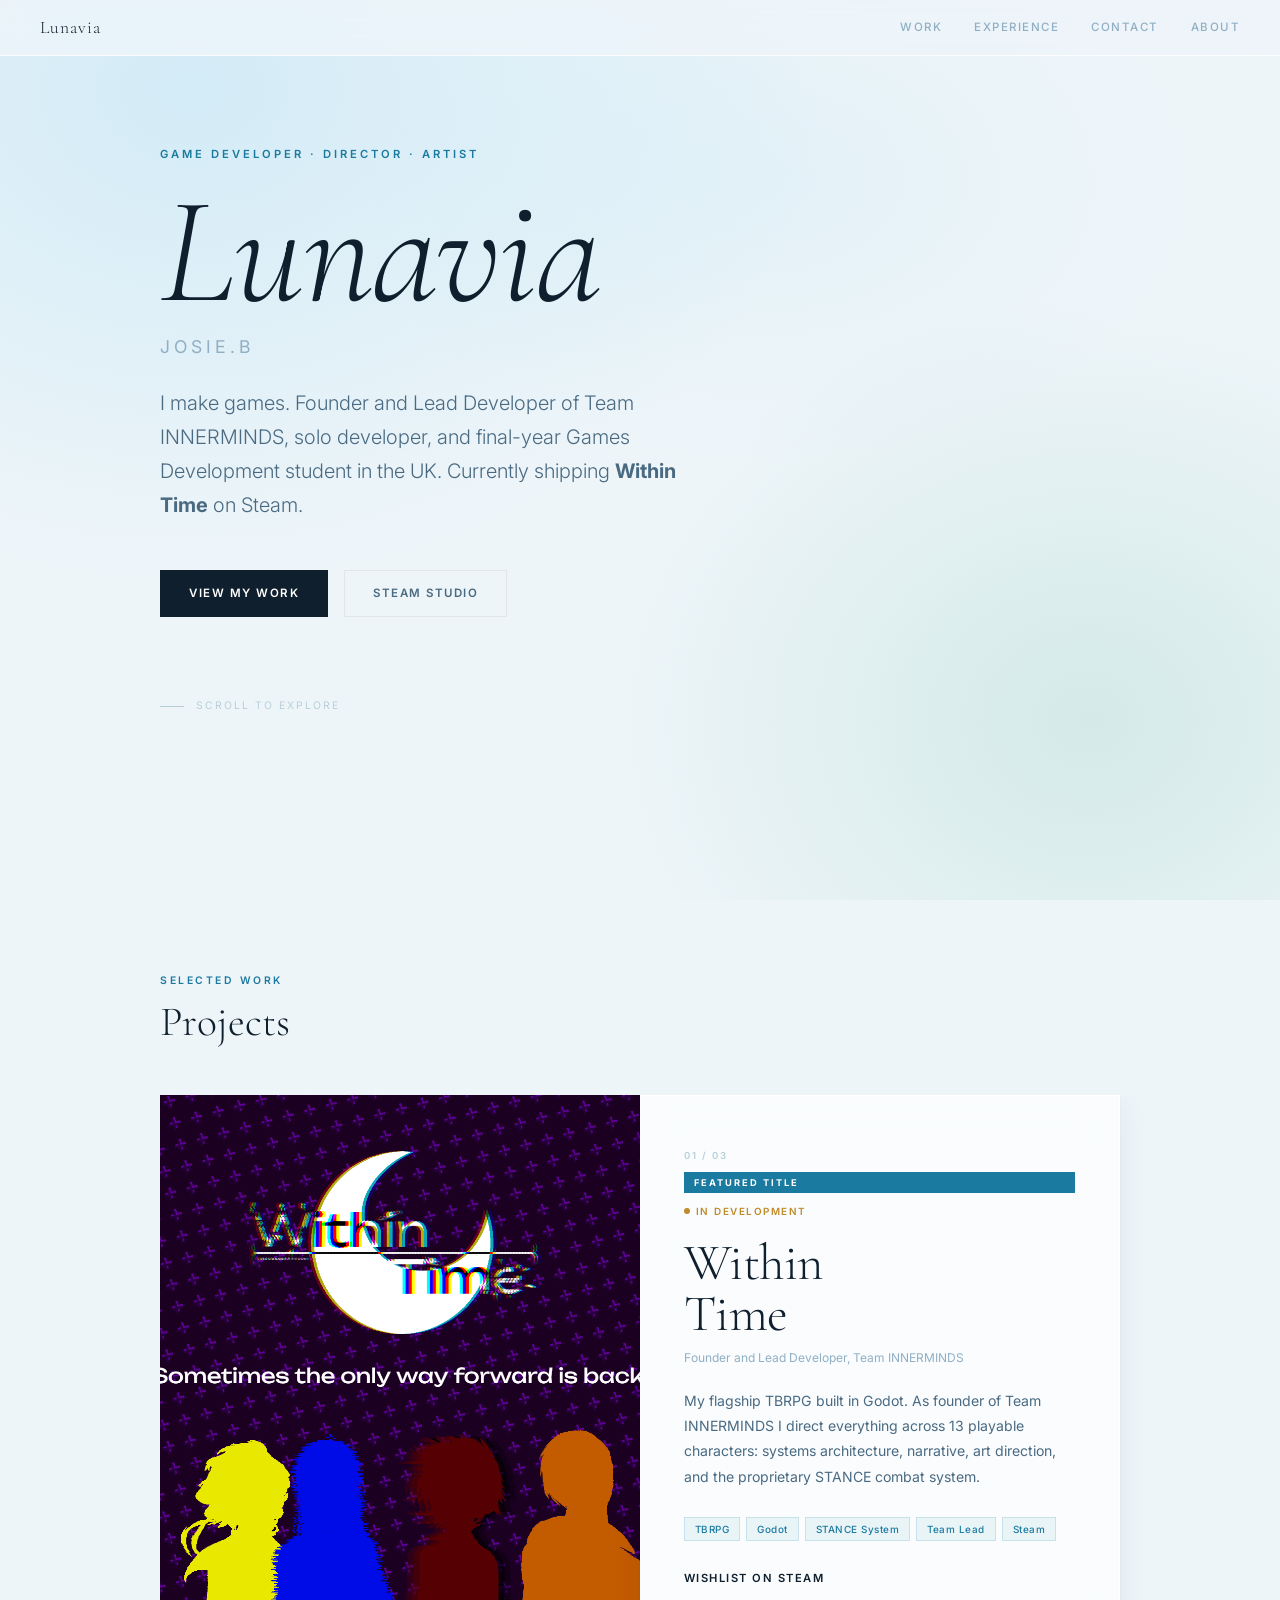
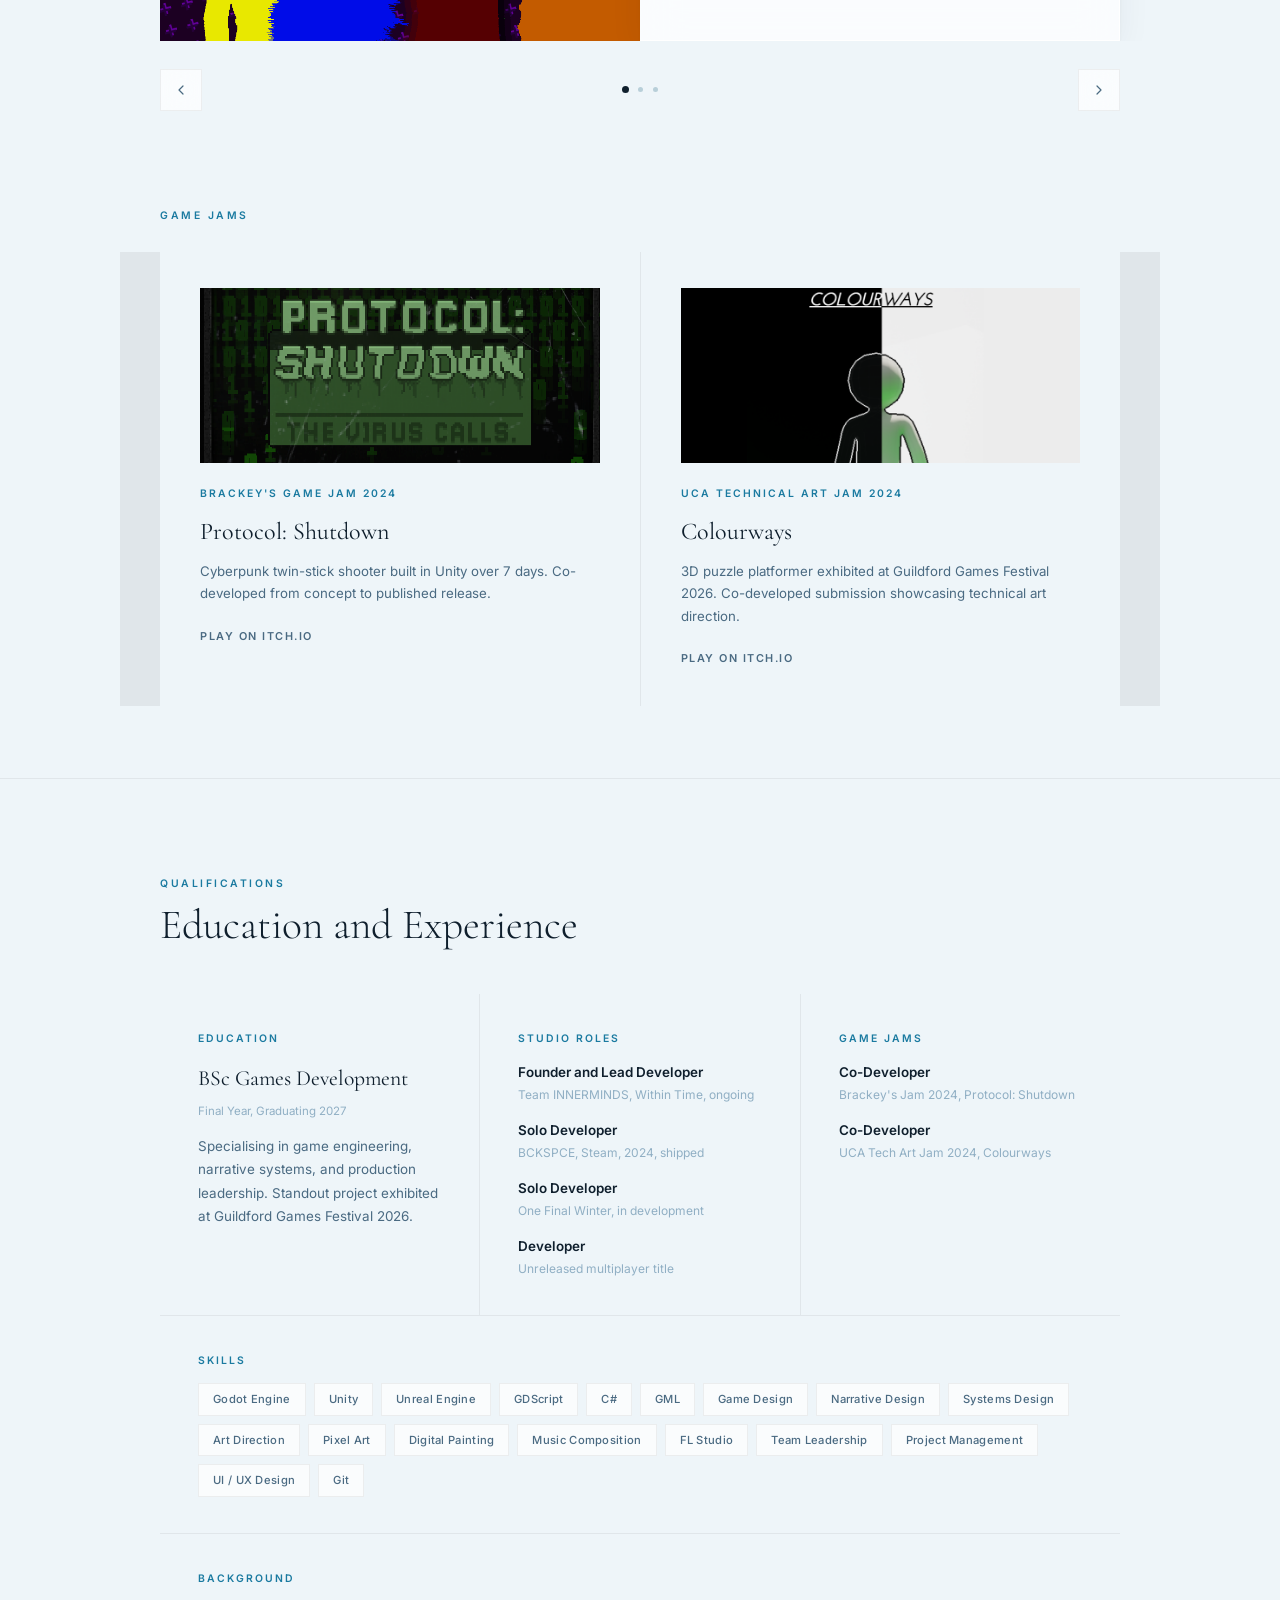
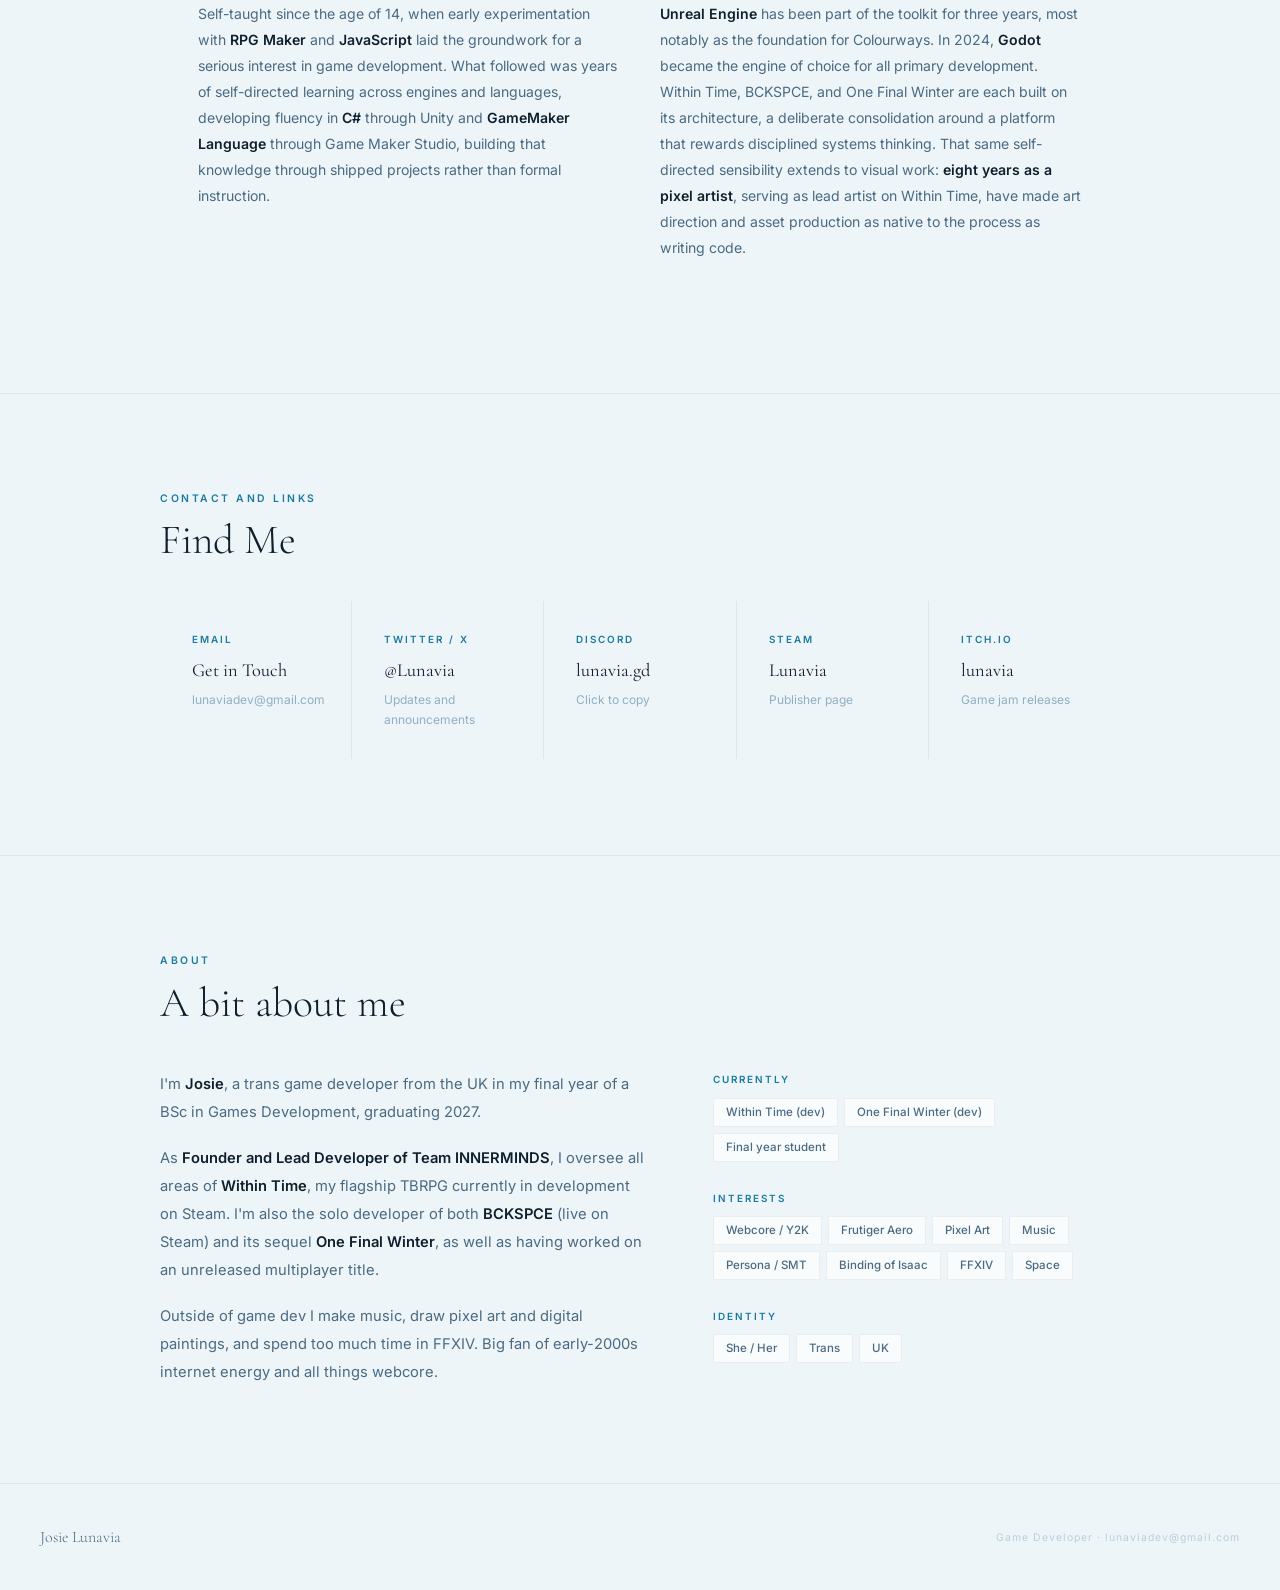
==== commit 7a7442c7: "website updates" ====
--- a/index.html
+++ b/index.html
@@ -3,1176 +3,801 @@
 <head>
 <meta charset="UTF-8">
 <meta name="viewport" content="width=device-width, initial-scale=1.0">
-<title>Josie · Lunavia · Game Developer</title>
+<title>Lunavia — Game Developer</title>
+<meta name="description" content="Josie.B (Lunavia) — indie game developer, founder of Team INNERMINDS, and solo developer of BCKSPCE and One Final Winter.">
+<meta property="og:title" content="Lunavia — Game Developer">
+<meta property="og:description" content="Indie game developer, founder of Team INNERMINDS. Currently shipping Within Time on Steam.">
+<meta property="og:image" content="timeforanewera.png">
+<meta property="og:type" content="website">
+<meta name="twitter:card" content="summary_large_image">
+<meta name="twitter:title" content="Lunavia — Game Developer">
+<meta name="twitter:description" content="Indie game developer, founder of Team INNERMINDS. Currently shipping Within Time on Steam.">
+<meta name="twitter:image" content="timeforanewera.png">
+<link rel="icon" href="DEVLOGO.png" type="image/png">
 <link rel="preconnect" href="https://fonts.googleapis.com">
-<link href="https://fonts.googleapis.com/css2?family=Orbitron:wght@400;500;700;900&family=Share+Tech+Mono&family=Inter:ital,wght@0,300;0,400;0,500;0,600;1,400&display=swap" rel="stylesheet">
+<link href="https://fonts.googleapis.com/css2?family=Inter:wght@300;400;500;600&family=Cormorant+Garamond:ital,wght@0,300;0,400;1,300&display=swap" rel="stylesheet">
 <style>
 
-/* ══════════════════════════════════════════════════
-   DESIGN SYSTEM
-══════════════════════════════════════════════════ */
+/* ── TOKENS ──────────────────────────────── */
 :root {
-  --bg:       #07070e;
-  --s0:       #0d0d1a;
-  --s1:       #121224;
-  --s2:       #1a1a30;
-  --s3:       #22223a;
-
-  --ch-hi:    #30304e;
-  --ch-lo:    #09090f;
-  --ch-mid:   #1c1c2e;
-
-  --neon:     #00d4ff;
-  --neon-dim: rgba(0,212,255,0.09);
-  --neon-glow: 0 0 14px rgba(0,212,255,0.45), 0 0 36px rgba(0,212,255,0.15);
-  --neon-b:   #4466ff;
-  --neon-p:   #cc44ff;
-  --neon-r:   #ff2266;
-
-  --t-hi:     #e2e2fa;
-  --t-mid:    #8888bb;
-  --t-lo:     #44446a;
-
-  --ff-d: 'Orbitron', 'Arial', sans-serif;
-  --ff-m: 'Share Tech Mono', 'Courier New', monospace;
-  --ff-b: 'Inter', 'Arial', sans-serif;
+  --bg:      #eef5f9;
+  --surface: rgba(255,255,255,0.72);
+  --border:  rgba(255,255,255,0.9);
+  --border2: rgba(0,0,0,0.06);
+  --shadow:  0 1px 3px rgba(15,40,65,0.05), 0 8px 32px rgba(15,40,65,0.06);
+
+  --ink:     #0f1f2d;
+  --mid:     #4a6a82;
+  --light:   #90afc4;
+  --xlight:  #b8cfd9;
+
+  --accent:  #1a7aa0;
+  --accent2: #5b9e78;
+
+  --ff:  'Inter', system-ui, sans-serif;
+  --fd:  'Cormorant Garamond', Georgia, serif;
+  --ease: cubic-bezier(0.4, 0, 0.2, 1);
 }
 
 *, *::before, *::after { box-sizing: border-box; margin: 0; padding: 0; }
 html { scroll-behavior: smooth; }
-::-webkit-scrollbar { width: 7px; background: var(--bg); }
-::-webkit-scrollbar-thumb { background: var(--ch-hi); }
-::-webkit-scrollbar-thumb:hover { background: var(--neon-b); }
 
 body {
-  font-family: var(--ff-b);
+  font-family: var(--ff);
   font-size: 15px;
-  line-height: 1.6;
-  color: var(--t-hi);
+  line-height: 1.65;
+  color: var(--ink);
   background: var(--bg);
   overflow-x: hidden;
-}
-
-/* Subtle grid */
+  -webkit-font-smoothing: antialiased;
+}
+
+::-webkit-scrollbar { width: 4px; }
+::-webkit-scrollbar-thumb { background: rgba(26,122,160,0.2); }
+a { color: inherit; text-decoration: none; }
+
+/* ── BACKGROUND ──────────────────────────── */
 body::before {
   content: '';
-  position: fixed; inset: 0; z-index: -1; pointer-events: none;
-  background-image:
-    linear-gradient(rgba(0,212,255,0.022) 1px, transparent 1px),
-    linear-gradient(90deg, rgba(0,212,255,0.022) 1px, transparent 1px);
-  background-size: 56px 56px;
-}
-
-a { color: inherit; text-decoration: none; }
-
-/* Chrome bevel panel */
-.chrome {
-  background: linear-gradient(145deg, var(--s1), var(--s0));
-  border: 1px solid var(--ch-hi);
-  border-right-color: var(--ch-lo);
-  border-bottom-color: var(--ch-lo);
-  box-shadow: inset 0 1px 0 rgba(160,160,255,0.04), 0 6px 20px rgba(0,0,0,0.5);
-}
-
-/* ══════════════════════════════════════════════════
-   BOOT SCREEN
-══════════════════════════════════════════════════ */
-#boot {
-  position: fixed; inset: 0; z-index: 9999;
-  background: #000;
-  display: flex; flex-direction: column;
-  align-items: center; justify-content: center;
-  gap: 14px;
-  transition: opacity 0.65s ease;
-}
-#boot.hidden { opacity: 0; pointer-events: none; }
-
-.boot-logo {
-  font-family: var(--ff-d);
-  font-size: clamp(1rem, 4vw, 1.7rem);
-  font-weight: 900;
-  letter-spacing: 6px;
-  color: #fff;
-  text-align: center;
-  animation: bootGlow 1.8s ease-in-out infinite alternate;
-}
-@keyframes bootGlow {
-  from { text-shadow: 0 0 10px var(--neon); }
-  to   { text-shadow: 0 0 28px var(--neon), 0 0 60px rgba(0,212,255,0.35); }
-}
-
-.boot-sub {
-  font-family: var(--ff-m);
-  font-size: 0.72rem;
-  color: var(--t-lo);
-  letter-spacing: 3px;
-}
-
-.boot-bar-outer {
-  width: min(280px, 70vw); height: 3px;
-  background: var(--s1);
-  border: 1px solid var(--ch-hi);
+  position: fixed; inset: 0; z-index: 0; pointer-events: none;
+  background:
+    radial-gradient(ellipse 900px 700px at 15% 10%,  rgba(140,210,240,0.28) 0%, transparent 70%),
+    radial-gradient(ellipse 700px 600px at 85% 80%,  rgba(120,195,170,0.22) 0%, transparent 70%),
+    radial-gradient(ellipse 600px 400px at 60% 20%,  rgba(180,225,245,0.18) 0%, transparent 70%),
+    var(--bg);
+}
+
+/* ── NAV ─────────────────────────────────── */
+.nav {
+  position: fixed; top: 0; left: 0; right: 0; z-index: 200;
+  height: 56px;
+  display: flex; align-items: center; justify-content: space-between;
+  padding: 0 40px;
+  background: rgba(238,245,249,0.82);
+  backdrop-filter: blur(18px) saturate(1.4);
+  border-bottom: 1px solid rgba(255,255,255,0.7);
+}
+.nav-logo {
+  font-family: var(--fd);
+  font-size: 1.1rem; font-weight: 300; letter-spacing: 1px;
+  color: var(--ink);
+}
+.nav-links { display: flex; gap: 32px; }
+.nav-link {
+  font-size: 0.72rem; font-weight: 500; letter-spacing: 1.5px;
+  text-transform: uppercase; color: var(--light);
+  transition: color 0.2s;
+}
+.nav-link:hover, .nav-link.active { color: var(--ink); }
+
+/* ── LAYOUT ──────────────────────────────── */
+.wrap { max-width: 1040px; margin: 0 auto; padding: 0 40px; position: relative; z-index: 1; }
+section { padding: 96px 0; position: relative; z-index: 1; }
+
+.label {
+  font-size: 0.65rem; font-weight: 600; letter-spacing: 2.5px; text-transform: uppercase;
+  color: var(--accent); display: block; margin-bottom: 10px;
+}
+.heading {
+  font-family: var(--fd); font-size: clamp(1.8rem, 3.5vw, 2.6rem);
+  font-weight: 300; color: var(--ink); line-height: 1.15;
+}
+
+.reveal {
+  opacity: 0; transform: translateY(18px);
+  transition: opacity 0.65s var(--ease), transform 0.65s var(--ease);
+}
+.reveal.in { opacity: 1; transform: none; }
+
+/* ── HERO ────────────────────────────────── */
+#hero {
+  min-height: 100vh; padding-top: 56px;
+  display: flex; align-items: center;
+  position: relative; z-index: 1;
+}
+.hero-inner { padding: 0 40px; max-width: 1040px; margin: 0 auto; width: 100%; }
+
+.hero-over {
+  font-size: 0.7rem; font-weight: 600; letter-spacing: 3px; text-transform: uppercase;
+  color: var(--accent); margin-bottom: 20px; display: block;
+}
+.hero-name {
+  font-family: var(--fd);
+  font-size: clamp(4.5rem, 12vw, 9.5rem);
+  font-weight: 300; line-height: 0.9; color: var(--ink); letter-spacing: -1px;
+  margin-bottom: 32px; display: block;
+}
+.hero-name em { font-style: italic; color: var(--ink); display: block; }
+.hero-realname {
+  display: block;
+  font-family: var(--ff);
+  font-size: clamp(0.85rem, 2vw, 1.1rem);
+  font-weight: 400; letter-spacing: 4px; text-transform: uppercase;
+  color: var(--light); margin-top: 18px; font-style: normal;
+}
+.hero-sub {
+  font-size: clamp(1rem, 2vw, 1.25rem); font-weight: 300;
+  color: var(--mid); max-width: 520px; margin-bottom: 48px; line-height: 1.7;
+}
+.hero-actions { display: flex; align-items: center; gap: 16px; flex-wrap: wrap; }
+.btn-primary {
+  font-size: 0.72rem; font-weight: 600; letter-spacing: 1.5px; text-transform: uppercase;
+  padding: 13px 28px;
+  background: var(--ink); color: #fff;
+  border: 1px solid var(--ink);
+  transition: background 0.2s, color 0.2s;
+  display: inline-block;
+}
+.btn-primary:hover { background: var(--accent); border-color: var(--accent); }
+.btn-ghost {
+  font-size: 0.72rem; font-weight: 600; letter-spacing: 1.5px; text-transform: uppercase;
+  padding: 13px 28px;
+  background: transparent; color: var(--mid);
+  border: 1px solid var(--border2);
+  transition: border-color 0.2s, color 0.2s;
+  display: inline-block;
+}
+.btn-ghost:hover { border-color: var(--ink); color: var(--ink); }
+.hero-scroll-hint {
+  margin-top: 80px; font-size: 0.65rem; letter-spacing: 2px; text-transform: uppercase;
+  color: var(--xlight); display: flex; align-items: center; gap: 12px;
+}
+.hero-scroll-hint::before { content: ''; width: 24px; height: 1px; background: var(--xlight); }
+
+/* ── PROJECTS CAROUSEL ───────────────────── */
+#projects { padding: 72px 0 0; }
+
+.section-head {
+  margin-bottom: 48px; padding: 0 40px;
+  max-width: 1040px; margin-left: auto; margin-right: auto;
+}
+
+.carousel-outer { position: relative; z-index: 1; }
+
+.carousel-viewport {
   overflow: hidden;
-}
-.boot-bar-fill {
-  height: 100%; width: 0%;
-  background: linear-gradient(90deg, var(--neon-b), var(--neon));
-  box-shadow: 0 0 6px var(--neon);
-  transition: width 0.1s;
-}
-
-.boot-msg {
-  font-family: var(--ff-m);
-  font-size: 0.7rem;
-  color: var(--t-mid);
-  min-height: 1em;
-  letter-spacing: 2px;
-  text-transform: uppercase;
-}
-
-/* ══════════════════════════════════════════════════
-   NAV
-══════════════════════════════════════════════════ */
-.nav {
-  position: fixed; top: 0; left: 0; right: 0; z-index: 100;
-  height: 50px;
-  background: rgba(7,7,14,0.94);
-  backdrop-filter: blur(20px) saturate(1.4);
-  border-bottom: 1px solid var(--ch-hi);
-  display: flex; align-items: center;
-  padding: 0 28px; gap: 0;
-}
-
-.nav-logo {
-  font-family: var(--ff-d);
-  font-size: 0.8rem;
-  font-weight: 700;
-  letter-spacing: 4px;
-  color: var(--neon);
-  text-shadow: 0 0 10px rgba(0,212,255,0.45);
-  margin-right: auto;
-}
-
-.nav-links { display: flex; }
-.nav-link {
-  font-family: var(--ff-m);
-  font-size: 0.65rem;
-  letter-spacing: 2px;
-  text-transform: uppercase;
-  color: var(--t-lo);
-  padding: 0 16px; height: 50px;
-  display: flex; align-items: center;
-  border-left: 1px solid transparent;
-  border-right: 1px solid transparent;
-  transition: color 0.2s, border-color 0.2s, background 0.2s;
-  cursor: pointer;
-}
-.nav-link:hover, .nav-link.active {
-  color: var(--neon);
-  border-color: rgba(0,212,255,0.12);
-  background: rgba(0,212,255,0.035);
-}
-
-/* ══════════════════════════════════════════════════
-   SECTION SHARED
-══════════════════════════════════════════════════ */
-.wrap { max-width: 1000px; margin: 0 auto; padding: 0 24px; }
-
-section { padding: 96px 0 72px; position: relative; }
-
-.s-head {
-  display: flex; align-items: center; gap: 14px;
-  margin-bottom: 44px;
-}
-.sec-num {
-  font-family: var(--ff-m);
-  font-size: 0.62rem;
-  letter-spacing: 3px;
-  color: var(--neon);
-  text-transform: uppercase;
-  opacity: 0.65;
-}
-.s-title {
-  font-family: var(--ff-d);
-  font-size: clamp(1.2rem, 3vw, 1.7rem);
-  font-weight: 700;
-  letter-spacing: 3px;
-  color: var(--t-hi);
-}
-.s-line {
-  flex: 1; height: 1px;
-  background: linear-gradient(90deg, var(--ch-hi), transparent);
-}
-
-/* Scroll reveal */
-.reveal {
-  opacity: 0;
-  transform: translateY(18px);
-  transition: opacity 0.55s ease, transform 0.55s ease;
-}
-.reveal.in { opacity: 1; transform: none; }
-
-/* ══════════════════════════════════════════════════
-   HERO
-══════════════════════════════════════════════════ */
-#hero {
-  min-height: 100vh;
-  padding-top: 50px;
-  display: flex; align-items: center; justify-content: center;
-  position: relative; overflow: hidden;
-}
-#hero::after {
-  content: '';
-  position: absolute; inset: 0; pointer-events: none;
-  background: repeating-linear-gradient(0deg, transparent, transparent 3px, rgba(0,0,0,0.025) 3px, rgba(0,0,0,0.025) 4px);
-}
-#hero::before {
-  content: '';
-  position: absolute; top: 30%; left: 50%;
-  transform: translate(-50%, -50%);
-  width: 700px; height: 700px;
-  background: radial-gradient(circle, rgba(0,212,255,0.055) 0%, transparent 68%);
-  pointer-events: none;
-}
-
-.hero-inner {
-  text-align: center;
-  position: relative; z-index: 2;
-  padding: 40px 24px;
-}
-
-.hero-over {
-  font-family: var(--ff-m);
-  font-size: 0.7rem;
-  letter-spacing: 5px;
-  color: var(--neon);
-  text-transform: uppercase;
-  opacity: 0.75;
-  margin-bottom: 20px;
-}
-
-.hero-name {
-  font-family: var(--ff-d);
-  font-size: clamp(2.6rem, 9vw, 5.8rem);
-  font-weight: 900;
-  letter-spacing: 4px;
-  line-height: 1.05;
-  color: var(--t-hi);
-  margin-bottom: 4px;
-}
-.hero-name .star {
-  color: var(--neon);
-  text-shadow: var(--neon-glow);
-}
-
-.hero-rule {
-  width: 54px; height: 2px;
-  background: linear-gradient(90deg, transparent, var(--neon), transparent);
-  margin: 22px auto;
-}
-
-.hero-sub {
-  font-family: var(--ff-m);
-  font-size: clamp(0.68rem, 2vw, 0.88rem);
-  letter-spacing: 5px;
-  color: var(--t-mid);
-  text-transform: uppercase;
-  margin-bottom: 34px;
-}
-
-.tags-row {
-  display: flex; flex-wrap: wrap; gap: 7px;
-  justify-content: center;
-  margin-bottom: 38px;
-}
-
-.tag {
-  font-family: var(--ff-m);
-  font-size: 0.68rem;
-  letter-spacing: 1px;
-  padding: 5px 14px;
-  border-radius: 20px;
-  border: 1px solid;
-  cursor: default;
-  transition: transform 0.15s, filter 0.15s;
-}
-.tag:hover { transform: translateY(-2px); filter: brightness(1.2); }
-
-.t-age   { background: rgba(255,220,60,0.08); border-color: rgba(255,220,60,0.3); color: #ffdd40; }
-.t-she   { background: rgba(255,110,170,0.08); border-color: rgba(255,110,170,0.3); color: #ff70a8; }
-.t-trans { background: rgba(85,200,250,0.07); border-color: rgba(85,200,250,0.28); color: #90ccee; }
-.t-bi    { background: rgba(210,0,110,0.09); border-color: rgba(210,0,110,0.3); color: #e055a0; }
-.t-dev   { background: rgba(0,212,255,0.07); border-color: rgba(0,212,255,0.3); color: var(--neon); }
-.t-music { background: rgba(150,90,255,0.08); border-color: rgba(150,90,255,0.3); color: #aa70ff; }
-.t-uk    { background: rgba(80,90,180,0.08); border-color: rgba(80,90,180,0.28); color: #7080cc; }
-
-.hero-scroll {
-  font-family: var(--ff-m);
-  font-size: 0.6rem;
-  letter-spacing: 3px;
-  color: var(--t-lo);
-  animation: bob 2.2s ease-in-out infinite;
-}
-@keyframes bob {
-  0%, 100% { transform: translateY(0); opacity: 0.45; }
-  50%       { transform: translateY(7px); opacity: 0.9; }
-}
-
-/* ══════════════════════════════════════════════════
-   QUALIFICATIONS
-══════════════════════════════════════════════════ */
-.quals-grid {
+  width: 100%;
+}
+
+.carousel-track {
+  display: flex;
+  width: 300%; /* 3 slides — update if count changes */
+  transition: transform 0.62s var(--ease);
+  will-change: transform;
+}
+
+/* Each slide = 1/3 of track = 100% of viewport */
+.slide {
+  width: calc(100% / 3);
+  flex-shrink: 0;
+}
+
+/* Inner grid: image | text, max-width centered */
+.slide-inner {
+  max-width: 1040px;
+  margin: 0 auto;
+  padding: 0 40px;
   display: grid;
   grid-template-columns: 1fr 1fr;
-  gap: 14px;
-}
-
-.q-card {
-  padding: 22px 24px;
-}
-
-.q-label {
-  font-family: var(--ff-m);
-  font-size: 0.6rem;
-  letter-spacing: 3px;
-  text-transform: uppercase;
-  color: var(--neon);
-  margin-bottom: 14px;
-  display: flex; align-items: center; gap: 8px;
-  opacity: 0.8;
-}
-.q-label::after {
-  content: '';
-  flex: 1; height: 1px;
-  background: linear-gradient(90deg, rgba(0,212,255,0.25), transparent);
-}
-
-.q-title {
-  font-family: var(--ff-d);
-  font-size: 0.98rem;
-  font-weight: 600;
-  letter-spacing: 1px;
-  color: var(--t-hi);
-  margin-bottom: 4px;
-}
-.q-sub {
-  font-family: var(--ff-m);
-  font-size: 0.7rem;
-  color: var(--t-mid);
-  letter-spacing: 1px;
-  margin-bottom: 10px;
-}
-.q-detail { font-size: 0.86rem; color: var(--t-mid); line-height: 1.75; }
-
-.role-list { display: flex; flex-direction: column; gap: 11px; }
-.role-name { font-family: var(--ff-m); font-size: 0.76rem; color: var(--t-hi); letter-spacing: 1px; }
-.role-ctx  { font-size: 0.78rem; color: var(--t-lo); margin-top: 2px; }
-
-.skills-wrap { grid-column: 1 / -1; }
-.skills-cloud { display: flex; flex-wrap: wrap; gap: 8px; margin-top: 2px; }
-.sk-tag {
-  font-family: var(--ff-m);
-  font-size: 0.65rem;
-  letter-spacing: 1px;
-  padding: 5px 13px;
-  background: var(--s2);
-  border: 1px solid var(--ch-hi);
-  border-right-color: var(--ch-lo);
-  border-bottom-color: var(--ch-lo);
-  color: var(--t-mid);
-  cursor: default;
-  transition: border-color 0.18s, color 0.18s, background 0.18s;
-}
-.sk-tag:hover { border-color: var(--neon); color: var(--neon); background: var(--neon-dim); }
-
-/* ══════════════════════════════════════════════════
-   PROJECTS
-══════════════════════════════════════════════════ */
-.proj-stack { display: flex; flex-direction: column; gap: 3px; margin-bottom: 28px; }
-
-.proj-card {
-  position: relative;
-  overflow: hidden;
-  transition: transform 0.3s ease, box-shadow 0.3s ease;
-}
-.proj-card:hover { transform: translateY(-3px); }
-.proj-card::before {
-  content: '';
-  position: absolute; left: 0; top: 0; bottom: 0; width: 3px;
-  background: var(--pa);
-  box-shadow: 0 0 10px var(--pa);
-  z-index: 2;
-}
-
-.proj-inner {
-  display: flex; min-height: 200px;
-}
-
-.proj-thumb {
-  width: 220px; min-width: 220px;
+  min-height: 480px;
+}
+
+.slide-media {
   overflow: hidden; position: relative;
-  flex-shrink: 0;
-}
-.proj-thumb img {
-  width: 100%; height: 100%; object-fit: cover; display: block;
-  transition: transform 0.4s ease, filter 0.4s ease;
-  filter: saturate(0.88) brightness(0.88);
-}
-.proj-card:hover .proj-thumb img {
-  transform: scale(1.04);
-  filter: saturate(1.1) brightness(0.98);
-}
-
-.proj-body {
-  flex: 1; padding: 24px 28px;
-  display: flex; flex-direction: column; min-width: 0;
-}
-
-.proj-meta-row {
-  display: flex; align-items: center; gap: 12px;
-  flex-wrap: wrap;
-  margin-bottom: 8px;
-}
-
-.status-pill {
-  display: inline-flex; align-items: center; gap: 5px;
-  font-family: var(--ff-m);
-  font-size: 0.58rem;
-  letter-spacing: 2px;
-  text-transform: uppercase;
+  background: #d4e8f0;
+}
+.slide-media img {
+  width: 100%; height: 100%; object-fit: cover;
+  transition: transform 0.6s var(--ease);
+  display: block;
+}
+.slide:hover .slide-media img { transform: scale(1.04); }
+
+/* Colour-fill panels for projects without images */
+.fill-bckspce {
+  background: linear-gradient(145deg, #140d1e 0%, #2d1440 50%, #120c1a 100%);
+  display: flex; align-items: center; justify-content: center;
+}
+.fill-ofw {
+  background: linear-gradient(145deg, #0a1420 0%, #162840 50%, #080e18 100%);
+  display: flex; align-items: center; justify-content: center;
+}
+
+.slide-content {
+  background: var(--surface);
+  backdrop-filter: blur(20px) saturate(1.3);
+  border: 1px solid var(--border);
+  border-left: none;
+  padding: 52px 44px;
+  display: flex; flex-direction: column; justify-content: center;
+  box-shadow: var(--shadow);
+}
+.slide-n {
+  font-size: 0.6rem; font-weight: 600; letter-spacing: 2px; text-transform: uppercase;
+  color: var(--xlight); margin-bottom: 8px; display: block;
+}
+.slide-status {
+  display: inline-flex; align-items: center; gap: 6px;
+  font-size: 0.62rem; font-weight: 600; letter-spacing: 1.5px; text-transform: uppercase;
+  margin-bottom: 18px; color: var(--mid);
+}
+.slide-status::before {
+  content: ''; width: 6px; height: 6px; border-radius: 50%;
+  background: currentColor; display: block;
+}
+.status-dev  { color: #c08b2a; }
+.status-done { color: var(--accent); }
+
+.slide-badge {
+  display: inline-block;
+  font-size: 0.58rem; font-weight: 700; letter-spacing: 2px; text-transform: uppercase;
+  padding: 3px 10px; margin-bottom: 10px;
+  background: var(--accent); color: #fff;
+}
+
+.slide-title {
+  font-family: var(--fd); font-size: clamp(2.2rem, 4vw, 3.4rem);
+  font-weight: 300; line-height: 1; color: var(--ink); margin-bottom: 8px;
+  letter-spacing: -0.5px;
+}
+.slide-role {
+  font-size: 0.75rem; color: var(--light); margin-bottom: 20px; font-weight: 400;
+}
+.slide-desc {
+  font-size: 0.88rem; color: var(--mid); line-height: 1.8; margin-bottom: 28px;
+}
+.slide-tags { display: flex; flex-wrap: wrap; gap: 6px; margin-bottom: 28px; }
+.stag {
+  font-size: 0.62rem; font-weight: 500; letter-spacing: 0.5px;
   padding: 3px 10px;
-  border: 1px solid;
-  border-radius: 2px;
-}
-.status-pill::before { content: '●'; font-size: 0.45rem; }
-.sp-done  { border-color: rgba(40,220,80,0.4); color: #44ee66; background: rgba(40,220,80,0.05); }
-.sp-steam { border-color: rgba(100,192,244,0.4); color: #66c0f4; background: rgba(100,192,244,0.05); }
-.sp-dev   { border-color: rgba(255,160,40,0.4); color: #ffaa30; background: rgba(255,160,40,0.05); }
-
-.proj-year {
-  font-family: var(--ff-m);
-  font-size: 0.6rem;
-  letter-spacing: 2px;
-  color: var(--t-lo);
-}
-
-.proj-name {
-  font-family: var(--ff-d);
-  font-size: clamp(1.15rem, 3vw, 1.6rem);
-  font-weight: 700;
-  letter-spacing: 2px;
-  margin-bottom: 4px;
-}
-
-.proj-role {
-  font-family: var(--ff-m);
-  font-size: 0.7rem;
-  letter-spacing: 1px;
-  color: var(--t-lo);
-  margin-bottom: 13px;
-}
-
-.proj-desc {
-  font-size: 0.87rem;
-  color: var(--t-mid);
-  line-height: 1.78;
-  flex: 1;
-  margin-bottom: 16px;
-}
-
-.proj-tags { display: flex; flex-wrap: wrap; gap: 5px; margin-bottom: 18px; }
-.pt {
-  font-family: var(--ff-m);
-  font-size: 0.6rem;
-  letter-spacing: 1px;
-  padding: 3px 10px;
-  border: 1px solid;
-  border-radius: 2px;
-  opacity: 0.8;
-}
-
-.proj-btn {
-  display: inline-flex; align-items: center; gap: 8px;
-  font-family: var(--ff-m);
-  font-size: 0.67rem;
-  letter-spacing: 2px;
-  text-transform: uppercase;
-  padding: 8px 18px;
-  border: 1px solid;
-  transition: background 0.2s, box-shadow 0.2s;
-  cursor: pointer; align-self: flex-start;
-}
-.proj-btn:hover { box-shadow: 0 0 14px rgba(0,212,255,0.2); }
-.proj-btn-disabled { opacity: 0.45; cursor: not-allowed; pointer-events: none; }
-
-/* ── BCKSPCE ────────────────────────── */
-.pc-bckspce {
-  --pa: #cc3366;
-  background: linear-gradient(135deg, #130012 0%, #0c0008 100%);
-  border: 1px solid #280018;
-  border-left: none;
-}
-.pc-bckspce .proj-name { color: #e88aa4; }
-.pc-bckspce .proj-btn  { border-color: #cc3366; color: #cc3366; background: rgba(204,51,102,0.04); }
-.pc-bckspce .proj-btn:hover { background: rgba(204,51,102,0.1); box-shadow: 0 0 14px rgba(204,51,102,0.3); }
-
-/* BCKSPCE faux-desktop thumbnail */
-.bckspce-thumb-inner {
-  width: 100%; height: 100%; min-height: 200px;
-  background: #0a0006;
-  display: flex; align-items: center; justify-content: center; padding: 16px;
-}
-.bckspce-win {
-  width: 100%; max-width: 185px;
-  border: 1px solid #cc3366;
-  box-shadow: 0 0 14px rgba(204,51,102,0.18);
-}
-.bckspce-bar {
-  background: linear-gradient(90deg, #4a0028, #2a0016);
-  padding: 4px 9px;
-  font-family: var(--ff-m); font-size: 0.58rem;
-  color: #cc7088; letter-spacing: 1px;
-  display: flex; justify-content: space-between;
-}
-.bckspce-desktop {
-  background: #08000e; padding: 14px 12px; min-height: 110px;
-}
-.bckspce-line {
-  font-family: var(--ff-m); font-size: 0.62rem;
-  color: #cc3366; letter-spacing: 1px; margin-bottom: 9px;
-  line-height: 1.4;
-}
-.bckspce-line.warn { color: #ff2266; }
-
-/* ── WITHIN TIME ────────────────────── */
-.pc-within {
-  --pa: #ffaa33;
-  background: linear-gradient(135deg, #0d1409 0%, #080c05 100%);
-  border: 1px solid #1e2a10;
-  border-left: none;
-}
-.pc-within .proj-name { color: #ffbf55; }
-.pc-within .proj-btn  { border-color: #ffaa33; color: #ffaa33; background: rgba(255,170,51,0.04); }
-.pc-within .proj-btn:hover { background: rgba(255,170,51,0.1); box-shadow: 0 0 14px rgba(255,170,51,0.3); }
-
-/* ── ONE FINAL WINTER ───────────────── */
-.pc-ofw {
-  --pa: #80c8ff;
-  background: linear-gradient(135deg, #060c16 0%, #040810 100%);
-  border: 1px solid #10182e;
-  border-left: none;
-}
-.pc-ofw .proj-name { color: #a0d0ff; }
-.pc-ofw .proj-btn  { border-color: #80c8ff; color: #80c8ff; background: rgba(128,200,255,0.04); }
-.pc-ofw .proj-btn:hover { background: rgba(128,200,255,0.1); box-shadow: 0 0 14px rgba(128,200,255,0.3); }
-
-/* ── JAM VAULT ──────────────────────── */
-.jam-label {
-  font-family: var(--ff-m);
-  font-size: 0.62rem; letter-spacing: 3px; text-transform: uppercase;
-  color: var(--t-lo);
-  margin-bottom: 12px;
-  display: flex; align-items: center; gap: 12px;
-}
-.jam-label::after { content: ''; flex: 1; height: 1px; background: var(--ch-hi); }
-
-.jam-grid {
-  display: grid;
-  grid-template-columns: repeat(auto-fit, minmax(230px, 1fr));
-  gap: 12px;
-}
-
+  background: rgba(26,122,160,0.07); color: var(--accent);
+  border: 1px solid rgba(26,122,160,0.15);
+}
+.slide-link {
+  font-size: 0.7rem; font-weight: 600; letter-spacing: 1.5px; text-transform: uppercase;
+  color: var(--ink); display: inline-flex; align-items: center; gap: 8px;
+  transition: color 0.2s; align-self: flex-start;
+}
+.slide-link:hover { color: var(--accent); }
+.slide-link-off { color: var(--xlight); pointer-events: none; }
+
+/* Carousel controls */
+.car-controls {
+  display: flex; align-items: center; justify-content: space-between;
+  padding: 28px 40px 0; max-width: 1040px; margin: 0 auto 96px;
+  position: relative; z-index: 1;
+}
+.car-btn {
+  width: 42px; height: 42px;
+  background: var(--surface); border: 1px solid var(--border2);
+  backdrop-filter: blur(12px);
+  display: flex; align-items: center; justify-content: center;
+  cursor: pointer; transition: all 0.2s; color: var(--mid);
+}
+.car-btn:hover { background: var(--ink); color: #fff; border-color: var(--ink); }
+.car-btn svg { width: 16px; height: 16px; stroke: currentColor; fill: none; stroke-width: 1.8; stroke-linecap: round; stroke-linejoin: round; }
+.car-dots { display: flex; gap: 10px; }
+.cdot {
+  width: 5px; height: 5px; border-radius: 50%;
+  background: var(--xlight); cursor: pointer;
+  transition: background 0.2s, transform 0.2s;
+}
+.cdot.on { background: var(--ink); transform: scale(1.4); }
+
+/* ── JAM WORK ───────────────────────────── */
+.jam-grid { display: grid; grid-template-columns: 1fr 1fr; gap: 1px; background: var(--border2); }
 .jam-card {
-  padding: 18px 20px;
-  transition: border-top-color 0.2s, background 0.2s;
-  cursor: default;
-}
-.jam-card:hover { border-top-color: var(--neon) !important; background: var(--s1); }
-
-.jc-name { font-family: var(--ff-d); font-size: 0.88rem; font-weight: 600; letter-spacing: 1px; color: var(--t-hi); margin-bottom: 5px; }
-.jc-sub  { font-size: 0.78rem; color: var(--t-mid); margin-bottom: 12px; line-height: 1.55; }
-.jc-link { font-family: var(--ff-m); font-size: 0.63rem; letter-spacing: 1px; color: var(--neon); opacity: 0.65; transition: opacity 0.18s; }
-.jam-card:hover .jc-link { opacity: 1; }
-
-/* ══════════════════════════════════════════════════
-   LINKS
-══════════════════════════════════════════════════ */
-.links-grid {
-  display: grid;
-  grid-template-columns: repeat(auto-fit, minmax(155px, 1fr));
-  gap: 12px;
-}
-
-.link-card {
-  padding: 20px 16px;
-  text-align: center;
-  cursor: pointer; display: block;
-  transition: transform 0.2s, border-top-color 0.2s, box-shadow 0.2s;
-}
-.link-card:hover {
-  transform: translateY(-4px);
-  border-top-color: var(--neon);
-  box-shadow: 0 0 18px rgba(0,212,255,0.07), 0 8px 24px rgba(0,0,0,0.4);
-}
-
-.lc-svg {
-  width: 36px; height: 36px;
-  stroke: var(--neon); fill: none; stroke-width: 1.5;
-  display: block; margin: 0 auto 10px;
-}
-.lc-img { width: 36px; height: 36px; object-fit: contain; display: block; margin: 0 auto 10px; }
-.lc-name {
-  font-family: var(--ff-d);
-  font-size: 0.68rem; font-weight: 600; letter-spacing: 2px;
-  color: var(--t-hi); margin-bottom: 4px; display: block;
-}
-.lc-detail {
-  font-family: var(--ff-m);
-  font-size: 0.62rem; color: var(--t-lo); display: block;
-  transition: color 0.2s;
-}
-.link-card:hover .lc-detail { color: var(--neon); }
-
-/* ══════════════════════════════════════════════════
-   ABOUT
-══════════════════════════════════════════════════ */
-.bbs-post {
-  display: flex;
-  border: 1px solid var(--ch-hi);
-  background: var(--s0);
-}
-
-.bbs-sidebar {
-  width: 125px; min-width: 125px;
-  background: var(--s1);
-  border-right: 1px solid var(--ch-hi);
-  padding: 20px 14px;
-  display: flex; flex-direction: column; align-items: center; gap: 7px;
-  text-align: center;
-}
-.bbs-avi {
-  width: 76px; height: 76px;
-  background: var(--s2);
-  border: 1px solid var(--neon);
-  box-shadow: 0 0 8px rgba(0,212,255,0.18);
-  display: flex; align-items: center; justify-content: center;
-  font-family: var(--ff-d); font-size: 2rem; color: var(--neon);
-  overflow: hidden; image-rendering: pixelated;
-  margin-bottom: 5px;
-}
-.bbs-avi img { width: 100%; height: 100%; object-fit: cover; }
-.bbs-uname  { font-family: var(--ff-d); font-size: 0.7rem; font-weight: 700; color: var(--neon); letter-spacing: 2px; }
-.bbs-utitle { font-family: var(--ff-m); font-size: 0.6rem; color: var(--t-lo); margin-top: 2px; }
-.bbs-stats  { font-family: var(--ff-m); font-size: 0.6rem; color: var(--t-lo); line-height: 1.9; margin-top: 5px; }
-
-.bbs-main { flex: 1; min-width: 0; }
-
-.bbs-topbar {
-  background: var(--s2);
-  border-bottom: 1px solid var(--ch-hi);
-  padding: 5px 16px;
-  font-family: var(--ff-m); font-size: 0.62rem; letter-spacing: 2px; color: var(--t-lo);
-  display: flex; justify-content: space-between; flex-wrap: wrap; gap: 4px;
-}
-
-.bbs-body {
-  padding: 20px 22px;
-  font-size: 0.88rem; color: var(--t-mid); line-height: 1.82;
-}
-.bbs-body p { margin-bottom: 12px; }
-.bbs-body p:last-child { margin-bottom: 0; }
-.bbs-body strong { color: var(--t-hi); font-weight: 500; }
-.bbs-body em { color: var(--neon); font-style: normal; }
-
-.bbs-badges {
-  padding: 12px 22px;
-  border-top: 1px solid var(--ch-hi);
-  display: flex; flex-wrap: wrap; gap: 5px;
-}
-.badge {
-  font-family: var(--ff-m); font-size: 0.6rem; letter-spacing: 1px;
-  padding: 3px 10px;
-  background: var(--s2); border: 1px solid var(--ch-hi);
-  color: var(--t-lo); cursor: default;
-  transition: border-color 0.15s, color 0.15s;
-}
-.badge:hover { border-color: var(--neon); color: var(--neon); }
-
-.bbs-sig {
-  padding: 8px 22px;
-  border-top: 1px dashed var(--ch-hi);
-  font-family: var(--ff-m); font-size: 0.62rem; color: var(--t-lo);
-}
-
-/* Blinking cursor */
-.blink { animation: blink 1s step-end infinite; }
-@keyframes blink { 0%,100%{opacity:1} 50%{opacity:0} }
-
-/* ══════════════════════════════════════════════════
-   FOOTER
-══════════════════════════════════════════════════ */
+  background: var(--bg); padding: 36px 40px;
+  transition: background 0.2s;
+}
+.jam-card:hover { background: rgba(255,255,255,0.6); }
+.jam-thumb {
+  width: 100%; aspect-ratio: 16/7; overflow: hidden; margin-bottom: 22px;
+}
+.jam-thumb img { width: 100%; height: 100%; object-fit: cover; display: block; transition: transform 0.5s var(--ease); }
+.jam-card:hover .jam-thumb img { transform: scale(1.04); }
+.jam-sub  { font-size: 0.65rem; font-weight: 600; letter-spacing: 2px; text-transform: uppercase; color: var(--accent); margin-bottom: 10px; display: block; }
+.jam-name { font-family: var(--fd); font-size: 1.5rem; font-weight: 400; color: var(--ink); margin-bottom: 8px; }
+.jam-desc { font-size: 0.83rem; color: var(--mid); margin-bottom: 18px; line-height: 1.7; }
+.jam-link { font-size: 0.68rem; font-weight: 600; letter-spacing: 1.5px; text-transform: uppercase; color: var(--mid); transition: color 0.2s; }
+.jam-card:hover .jam-link { color: var(--accent); }
+
+/* ── QUALIFICATIONS ─────────────────────── */
+.quals-grid { display: grid; grid-template-columns: 1fr 1fr 1fr; gap: 1px; background: var(--border2); }
+.q-panel { background: var(--bg); padding: 36px 38px; }
+.q-top { font-size: 0.65rem; font-weight: 600; letter-spacing: 2px; text-transform: uppercase; color: var(--accent); margin-bottom: 14px; display: block; }
+.q-hed { font-family: var(--fd); font-size: 1.35rem; font-weight: 400; color: var(--ink); margin-bottom: 5px; }
+.q-meta { font-size: 0.72rem; color: var(--light); margin-bottom: 14px; }
+.q-body { font-size: 0.84rem; color: var(--mid); line-height: 1.75; }
+.role-list { display: flex; flex-direction: column; gap: 14px; }
+.role-name { font-size: 0.84rem; font-weight: 600; color: var(--ink); margin-bottom: 2px; }
+.role-ctx  { font-size: 0.75rem; color: var(--light); }
+.skills-wrap { grid-column: 1 / -1; background: var(--bg); }
+.bio-wrap { grid-column: 1 / -1; background: var(--bg); }
+.bio-cols { display: grid; grid-template-columns: 1fr 1fr; gap: 40px; margin-top: 4px; }
+.bio-cols p { font-size: 0.88rem; color: var(--mid); line-height: 1.85; }
+.bio-cols strong { color: var(--ink); font-weight: 600; }
+@media (max-width: 800px) { .bio-cols { grid-template-columns: 1fr; gap: 16px; } }
+.sk-list { display: flex; flex-wrap: wrap; gap: 8px; }
+.sk {
+  font-size: 0.7rem; font-weight: 500; letter-spacing: 0.3px;
+  padding: 6px 14px;
+  background: rgba(255,255,255,0.7); color: var(--mid);
+  border: 1px solid var(--border2);
+  cursor: default; transition: all 0.15s;
+}
+.sk:hover { background: var(--ink); color: #fff; border-color: var(--ink); }
+
+/* ── LINKS ───────────────────────────────── */
+.links-list { display: grid; grid-template-columns: repeat(auto-fit, minmax(180px, 1fr)); gap: 1px; background: var(--border2); }
+.lc {
+  background: var(--bg); padding: 30px 32px;
+  display: block; transition: background 0.2s;
+}
+.lc:hover { background: rgba(255,255,255,0.6); }
+.lc-platform { font-size: 0.62rem; font-weight: 600; letter-spacing: 2px; text-transform: uppercase; color: var(--accent); display: block; margin-bottom: 8px; }
+.lc-name { font-family: var(--fd); font-size: 1.15rem; font-weight: 400; color: var(--ink); display: block; margin-bottom: 4px; }
+.lc-handle { font-size: 0.75rem; color: var(--light); transition: color 0.2s; display: block; }
+.lc:hover .lc-handle { color: var(--accent); }
+
+/* ── ABOUT ───────────────────────────────── */
+.about-layout { display: grid; grid-template-columns: 1.2fr 1fr; gap: 64px; }
+.about-text p { font-size: 0.92rem; color: var(--mid); line-height: 1.9; margin-bottom: 18px; }
+.about-text p:last-child { margin-bottom: 0; }
+.about-text strong { color: var(--ink); font-weight: 600; }
+.about-meta { display: flex; flex-direction: column; gap: 28px; }
+.am-label { font-size: 0.62rem; font-weight: 600; letter-spacing: 2px; text-transform: uppercase; color: var(--accent); display: block; margin-bottom: 10px; }
+.am-items { display: flex; flex-wrap: wrap; gap: 6px; }
+.am-item {
+  font-size: 0.72rem; font-weight: 500; color: var(--mid); padding: 4px 12px;
+  background: rgba(255,255,255,0.65); border: 1px solid var(--border2);
+  cursor: default; transition: color 0.15s;
+}
+.am-item:hover { color: var(--ink); }
+
+/* ── DIVIDER ─────────────────────────────── */
+.rule { height: 1px; background: var(--border2); position: relative; z-index: 1; }
+
+/* ── FOOTER ──────────────────────────────── */
 footer {
-  padding: 28px 24px;
-  border-top: 1px solid var(--ch-hi);
-  text-align: center;
-}
-.footer-text {
-  font-family: var(--ff-m);
-  font-size: 0.6rem;
-  color: var(--t-lo);
-  letter-spacing: 2px;
-}
-
-/* ══════════════════════════════════════════════════
-   RESPONSIVE
-══════════════════════════════════════════════════ */
-@media (max-width: 700px) {
+  padding: 40px; position: relative; z-index: 1;
+  display: flex; align-items: center; justify-content: space-between;
+}
+.foot-name { font-family: var(--fd); font-size: 1rem; font-weight: 300; color: var(--mid); }
+.foot-copy { font-size: 0.65rem; letter-spacing: 1px; color: var(--xlight); }
+
+/* ── RESPONSIVE ──────────────────────────── */
+@media (max-width: 800px) {
   .nav-links { display: none; }
-  section { padding: 68px 0 48px; }
+  .slide-inner { grid-template-columns: 1fr; grid-template-rows: 240px 1fr; padding: 0; }
+  .slide-content { border-left: 1px solid var(--border); border-top: none; padding: 36px 28px; }
   .quals-grid { grid-template-columns: 1fr; }
-  .proj-inner { flex-direction: column; }
-  .proj-thumb { width: 100%; min-width: 0; max-height: 200px; }
-  .bckspce-thumb-inner { min-height: 160px; }
-  .bbs-post { flex-direction: column; }
-  .bbs-sidebar {
-    width: 100%; flex-direction: row; align-items: center;
-    padding: 12px 16px; border-right: none; border-bottom: 1px solid var(--ch-hi);
-    gap: 14px;
-  }
-  .bbs-avi { width: 54px; height: 54px; min-width: 54px; margin: 0; font-size: 1.4rem; }
-  .bbs-stats { display: none; }
-}
-
-@media (max-width: 440px) {
-  .hero-name { letter-spacing: 2px; }
-  .proj-body { padding: 18px 16px; }
-  .tags-row { gap: 5px; }
-  .tag { font-size: 0.62rem; padding: 4px 10px; }
+  .quals-grid .skills-wrap { grid-column: 1; }
+  .about-layout { grid-template-columns: 1fr; gap: 36px; }
+  .hero-name { font-size: 4.5rem; }
+  .jam-grid, .links-list { grid-template-columns: 1fr; }
+  .wrap, .hero-inner, .section-head, .car-controls { padding-left: 24px; padding-right: 24px; }
+  footer { padding: 32px 24px; }
 }
 
 </style>
 </head>
 <body>
 
-<!-- ── BOOT ─────────────────────────────────────── -->
-<div id="boot">
-  <div class="boot-logo">✦ LUNAVIA.EXE ✦</div>
-  <div class="boot-sub">PORTFOLIO v3.0 — INITIALIZING</div>
-  <div class="boot-bar-outer"><div class="boot-bar-fill" id="boot-fill"></div></div>
-  <div class="boot-msg" id="boot-msg">Loading…</div>
-</div>
-
-<!-- ── NAV ──────────────────────────────────────── -->
+<!-- ── NAV ──────────────────────────────── -->
 <nav class="nav">
-  <div class="nav-logo">LUNAVIA ✦</div>
+  <div class="nav-logo">Lunavia</div>
   <div class="nav-links">
-    <a class="nav-link" href="#qualifications">QUALIFICATIONS</a>
-    <a class="nav-link" href="#projects">PROJECTS</a>
-    <a class="nav-link" href="#links">LINKS</a>
-    <a class="nav-link" href="#about">ABOUT</a>
+    <a class="nav-link" href="#projects">Work</a>
+    <a class="nav-link" href="#qualifications">Experience</a>
+    <a class="nav-link" href="#links">Contact</a>
+    <a class="nav-link" href="#about">About</a>
   </div>
 </nav>
 
-<!-- ── HERO ─────────────────────────────────────── -->
+<!-- ── HERO ─────────────────────────────── -->
 <section id="hero">
   <div class="hero-inner">
-    <div class="hero-over">GAME DEVELOPER · UK · SHE/HER</div>
-    <h1 class="hero-name">JOSIE<span class="star"> ✦</span><br>LUNAVIA</h1>
-    <div class="hero-rule"></div>
-    <div class="hero-sub">INDIE DEVELOPER · DIRECTOR · ARTIST</div>
-    <div class="tags-row">
-      <span class="tag t-age">🎂 <span id="dyn-age">20</span></span>
-      <span class="tag t-she">♀ she/her</span>
-      <span class="tag t-trans">🏳️‍⚧️ trans woman</span>
-      <span class="tag t-bi">💜 bisexual</span>
-      <span class="tag t-dev">🎮 game dev</span>
-      <span class="tag t-music">🎵 musician</span>
-      <span class="tag t-uk">🇬🇧 uk</span>
-    </div>
-    <div class="hero-scroll">▾ SCROLL TO EXPLORE ▾</div>
+    <span class="hero-over reveal">Game Developer · Director · Artist</span>
+    <h1 class="hero-name reveal"><em>Lunavia</em><span class="hero-realname">Josie.B</span></h1>
+    <p class="hero-sub reveal">
+      I make games. Founder and Lead Developer of Team INNERMINDS, solo developer, and final-year Games Development student in the UK. Currently shipping <strong>Within Time</strong> on Steam.
+    </p>
+    <div class="hero-actions reveal">
+      <a href="#projects" class="btn-primary">View My Work</a>
+      <a href="https://store.steampowered.com/publisher/lunavia" target="_blank" class="btn-ghost">Steam Studio</a>
+    </div>
+    <div class="hero-scroll-hint reveal">Scroll to explore</div>
   </div>
 </section>
 
-<!-- ── QUALIFICATIONS ───────────────────────────── -->
+<!-- ── PROJECTS CAROUSEL ──────────────────── -->
+<section id="projects" style="padding-bottom:0;">
+  <div class="section-head reveal">
+    <span class="label">Selected Work</span>
+    <h2 class="heading">Projects</h2>
+  </div>
+
+  <div class="carousel-outer">
+    <div class="carousel-viewport">
+      <div class="carousel-track" id="car-track">
+
+        <!-- 01 Within Time (featured) -->
+        <div class="slide">
+          <div class="slide-inner">
+            <div class="slide-media">
+              <img src="timeforanewera.png" alt="Within Time key art">
+            </div>
+            <div class="slide-content">
+              <span class="slide-n">01 / 03</span>
+              <span class="slide-badge">Featured Title</span>
+              <span class="slide-status status-dev">In Development</span>
+              <h3 class="slide-title">Within<br>Time</h3>
+              <div class="slide-role">Founder and Lead Developer, Team INNERMINDS</div>
+              <p class="slide-desc">My flagship TBRPG built in Godot. As founder of Team INNERMINDS I direct everything across 13 playable characters: systems architecture, narrative, art direction, and the proprietary STANCE combat system.</p>
+              <div class="slide-tags">
+                <span class="stag">TBRPG</span>
+                <span class="stag">Godot</span>
+                <span class="stag">STANCE System</span>
+                <span class="stag">Team Lead</span>
+                <span class="stag">Steam</span>
+              </div>
+              <a href="https://store.steampowered.com/app/2302230/Within_Time" target="_blank" class="slide-link">Wishlist on Steam</a>
+            </div>
+          </div>
+        </div>
+
+        <!-- 02 BCKSPCE -->
+        <div class="slide">
+          <div class="slide-inner">
+            <div class="slide-media">
+              <img src="bckspce-cover.png" alt="BCKSPCE" loading="lazy" onerror="this.parentElement.className+=' fill-bckspce';this.style.display='none'">
+            </div>
+            <div class="slide-content">
+              <span class="slide-n">02 / 03</span>
+              <span class="slide-status status-done">Completed and Released</span>
+              <h3 class="slide-title">BCKSPCE</h3>
+              <div class="slide-role">Solo Developer, Psychological Thriller Visual Novel</div>
+              <p class="slide-desc">A psychological thriller told through a retro desktop interface. An unknown friend request arrives, your digital life begins to unravel. Solo development from concept to release on Steam.</p>
+              <div class="slide-tags">
+                <span class="stag">Visual Novel</span>
+                <span class="stag">Thriller</span>
+                <span class="stag">LGBTQ+</span>
+                <span class="stag">Solo Dev</span>
+                <span class="stag">Steam</span>
+              </div>
+              <a href="https://store.steampowered.com/app/4650350/BCKSPCE/" target="_blank" class="slide-link">View on Steam</a>
+            </div>
+          </div>
+        </div>
+
+        <!-- 03 One Final Winter -->
+        <div class="slide">
+          <div class="slide-inner">
+            <div class="slide-media">
+              <img src="COMINGSOON.png" alt="One Final Winter" loading="lazy" onerror="this.parentElement.className+=' fill-ofw';this.style.display='none'">
+            </div>
+            <div class="slide-content">
+              <span class="slide-n">03 / 03</span>
+              <span class="slide-status status-dev">In Development</span>
+              <h3 class="slide-title">One Final<br>Winter</h3>
+              <div class="slide-role">Solo Developer, Sequel to BCKSPCE</div>
+              <p class="slide-desc">The follow-up to BCKSPCE. Returning to the retro desktop thriller format, One Final Winter goes deeper, colder, and darker than its predecessor. Details coming soon.</p>
+              <div class="slide-tags">
+                <span class="stag">Visual Novel</span>
+                <span class="stag">Thriller</span>
+                <span class="stag">Sequel</span>
+                <span class="stag">Solo Dev</span>
+              </div>
+              <span class="slide-link slide-link-off">Announcement TBA</span>
+            </div>
+          </div>
+        </div>
+
+      </div>
+    </div>
+
+    <div class="car-controls reveal">
+      <button class="car-btn" id="prev" aria-label="Previous project">
+        <svg viewBox="0 0 24 24"><polyline points="15,18 9,12 15,6"/></svg>
+      </button>
+      <div class="car-dots" id="dots">
+        <div class="cdot on" data-i="0"></div>
+        <div class="cdot" data-i="1"></div>
+        <div class="cdot" data-i="2"></div>
+      </div>
+      <button class="car-btn" id="next" aria-label="Next project">
+        <svg viewBox="0 0 24 24"><polyline points="9,18 15,12 9,6"/></svg>
+      </button>
+    </div>
+  </div>
+</section>
+
+<!-- ── JAM WORK ───────────────────────────── -->
+<div id="jams" style="position:relative;z-index:1;">
+  <div style="max-width:1040px;margin:0 auto;padding:0 40px 18px;position:relative;z-index:1;">
+    <span class="label reveal">Game Jams</span>
+  </div>
+  <div class="jam-grid reveal" style="max-width:1040px;margin:0 auto;padding:0 40px;">
+    <div class="jam-card">
+      <div class="jam-thumb"><img src="coverart2.png" alt="Protocol: Shutdown" loading="lazy"></div>
+      <span class="jam-sub">Brackey's Game Jam 2024</span>
+      <div class="jam-name">Protocol: Shutdown</div>
+      <p class="jam-desc">Cyberpunk twin-stick shooter built in Unity over 7 days. Co-developed from concept to published release.</p>
+      <a href="https://bradleycurtis.itch.io/protocolshutdown" target="_blank" class="jam-link">Play on itch.io</a>
+    </div>
+    <div class="jam-card">
+      <div class="jam-thumb"><img src="cwimg.png" alt="Colourways" loading="lazy"></div>
+      <span class="jam-sub">UCA Technical Art Jam 2024</span>
+      <div class="jam-name">Colourways</div>
+      <p class="jam-desc">3D puzzle platformer exhibited at Guildford Games Festival 2026. Co-developed submission showcasing technical art direction.</p>
+      <a href="https://harry-dillamore.itch.io/colorways" target="_blank" class="jam-link">Play on itch.io</a>
+    </div>
+  </div>
+</div>
+
+<div class="rule" style="margin:72px 0 0;"></div>
+
+<!-- ── QUALIFICATIONS ────────────────────── -->
 <section id="qualifications">
   <div class="wrap">
-    <div class="s-head reveal">
-      <span class="sec-num">01</span>
-      <h2 class="s-title">QUALIFICATIONS</h2>
-      <div class="s-line"></div>
+    <div class="reveal" style="margin-bottom:44px;">
+      <span class="label">Qualifications</span>
+      <h2 class="heading">Education and Experience</h2>
     </div>
     <div class="quals-grid">
-
-      <div class="q-card chrome reveal">
-        <div class="q-label">EDUCATION</div>
-        <div class="q-title">BSc Games Development</div>
-        <div class="q-sub">FINAL YEAR · GRADUATING 2026</div>
-        <div class="q-detail">
-          Specialising in game engineering, narrative systems, and production leadership. Exhibited at Guildford Games Festival 2026.
-        </div>
-      </div>
-
-      <div class="q-card chrome reveal">
-        <div class="q-label">EXPERIENCE</div>
+      <div class="q-panel reveal">
+        <span class="q-top">Education</span>
+        <div class="q-hed">BSc Games Development</div>
+        <div class="q-meta">Final Year, Graduating 2027</div>
+        <p class="q-body">Specialising in game engineering, narrative systems, and production leadership. Standout project exhibited at Guildford Games Festival 2026.</p>
+      </div>
+      <div class="q-panel reveal">
+        <span class="q-top">Studio Roles</span>
         <div class="role-list">
           <div>
-            <div class="role-name">CEO &amp; Lead Developer</div>
-            <div class="role-ctx">Team INNERMINDS · Within Time · ongoing</div>
+            <div class="role-name">Founder and Lead Developer</div>
+            <div class="role-ctx">Team INNERMINDS, Within Time, ongoing</div>
           </div>
           <div>
             <div class="role-name">Solo Developer</div>
-            <div class="role-ctx">BCKSPCE · Steam · 2024 · released</div>
+            <div class="role-ctx">BCKSPCE, Steam, 2024, shipped</div>
           </div>
           <div>
             <div class="role-name">Solo Developer</div>
-            <div class="role-ctx">One Final Winter · in development</div>
-          </div>
+            <div class="role-ctx">One Final Winter, in development</div>
+          </div>
+          <div>
+            <div class="role-name">Developer</div>
+            <div class="role-ctx">Unreleased multiplayer title</div>
+          </div>
+        </div>
+      </div>
+      <div class="q-panel reveal">
+        <span class="q-top">Game Jams</span>
+        <div class="role-list">
           <div>
             <div class="role-name">Co-Developer</div>
-            <div class="role-ctx">Brackey's Jam · UCA Tech Art Jam</div>
-          </div>
-        </div>
-      </div>
-
-      <div class="q-card chrome reveal skills-wrap">
-        <div class="q-label">CORE SKILLS</div>
-        <div class="skills-cloud">
-          <span class="sk-tag">Godot Engine</span>
-          <span class="sk-tag">Unity</span>
-          <span class="sk-tag">GDScript</span>
-          <span class="sk-tag">C#</span>
-          <span class="sk-tag">Game Design</span>
-          <span class="sk-tag">Narrative Design</span>
-          <span class="sk-tag">Systems Design</span>
-          <span class="sk-tag">Art Direction</span>
-          <span class="sk-tag">Pixel Art</span>
-          <span class="sk-tag">Digital Painting</span>
-          <span class="sk-tag">Music Composition</span>
-          <span class="sk-tag">FL Studio</span>
-          <span class="sk-tag">Team Leadership</span>
-          <span class="sk-tag">Project Management</span>
-          <span class="sk-tag">UI / UX Design</span>
-          <span class="sk-tag">Git &amp; Version Control</span>
-        </div>
-      </div>
-
+            <div class="role-ctx">Brackey's Jam 2024, Protocol: Shutdown</div>
+          </div>
+          <div>
+            <div class="role-name">Co-Developer</div>
+            <div class="role-ctx">UCA Tech Art Jam 2024, Colourways</div>
+          </div>
+        </div>
+      </div>
+      <div class="q-panel skills-wrap reveal">
+        <span class="q-top">Skills</span>
+        <div class="sk-list">
+          <span class="sk">Godot Engine</span><span class="sk">Unity</span><span class="sk">Unreal Engine</span><span class="sk">GDScript</span><span class="sk">C#</span><span class="sk">GML</span>
+          <span class="sk">Game Design</span><span class="sk">Narrative Design</span><span class="sk">Systems Design</span>
+          <span class="sk">Art Direction</span><span class="sk">Pixel Art</span><span class="sk">Digital Painting</span>
+          <span class="sk">Music Composition</span><span class="sk">FL Studio</span>
+          <span class="sk">Team Leadership</span><span class="sk">Project Management</span>
+          <span class="sk">UI / UX Design</span><span class="sk">Git</span>
+        </div>
+      </div>
+
+      <div class="q-panel bio-wrap reveal">
+        <span class="q-top">Background</span>
+        <div class="bio-cols">
+          <p>
+            Self-taught since the age of 14, when early experimentation with <strong>RPG Maker</strong> and <strong>JavaScript</strong> laid the groundwork for a serious interest in game development. What followed was years of self-directed learning across engines and languages, developing fluency in <strong>C#</strong> through Unity and <strong>GameMaker Language</strong> through Game Maker Studio, building that knowledge through shipped projects rather than formal instruction.
+          </p>
+          <p>
+            <strong>Unreal Engine</strong> has been part of the toolkit for three years, most notably as the foundation for Colourways. In 2024, <strong>Godot</strong> became the engine of choice for all primary development. Within Time, BCKSPCE, and One Final Winter are each built on its architecture, a deliberate consolidation around a platform that rewards disciplined systems thinking. That same self-directed sensibility extends to visual work: <strong>eight years as a pixel artist</strong>, serving as lead artist on Within Time, have made art direction and asset production as native to the process as writing code.
+          </p>
+        </div>
+      </div>
     </div>
   </div>
 </section>
 
-<!-- ── PROJECTS ──────────────────────────────────── -->
-<section id="projects">
+<div class="rule"></div>
+
+<!-- ── LINKS ─────────────────────────────── -->
+<section id="links">
   <div class="wrap">
-    <div class="s-head reveal">
-      <span class="sec-num">02</span>
-      <h2 class="s-title">PROJECTS</h2>
-      <div class="s-line"></div>
-    </div>
-
-    <div class="proj-stack">
-
-      <!-- BCKSPCE -->
-      <div class="proj-card pc-bckspce reveal">
-        <div class="proj-inner">
-          <div class="proj-thumb">
-            <div class="bckspce-thumb-inner">
-              <div class="bckspce-win">
-                <div class="bckspce-bar">
-                  <span>BCKSPCE.EXE</span><span>─ □ ×</span>
-                </div>
-                <div class="bckspce-desktop">
-                  <div class="bckspce-line">███ NEW MESSAGE</div>
-                  <div class="bckspce-line" style="opacity:0.6;">FROM: [unknown]</div>
-                  <div class="bckspce-line" style="opacity:0.5;margin-top:4px;">SUBJECT: we need to talk</div>
-                  <div class="bckspce-line warn blink" style="margin-top:12px;">⚠ ACCEPT?</div>
-                </div>
-              </div>
-            </div>
-          </div>
-          <div class="proj-body">
-            <div class="proj-meta-row">
-              <span class="status-pill sp-done">COMPLETED</span>
-              <span class="status-pill sp-steam">ON STEAM</span>
-              <span class="proj-year">2024 · SOLO DEV</span>
-            </div>
-            <div class="proj-name">BCKSPCE</div>
-            <div class="proj-role">Solo Developer · Psychological Thriller Visual Novel</div>
-            <p class="proj-desc">A narrative-driven psychological thriller told entirely through a retro desktop interface. When an unknown friend request comes in, you begin to question your friendship with Stella. Your digital sanctuary quickly unravels as the truth comes out.</p>
-            <div class="proj-tags">
-              <span class="pt" style="border-color:#cc3366;color:#cc3366;">Visual Novel</span>
-              <span class="pt" style="border-color:#993355;color:#993355;">Psychological Thriller</span>
-              <span class="pt" style="border-color:#773355;color:#773355;">LGBTQ+</span>
-              <span class="pt" style="border-color:#553366;color:#553366;">Retro Desktop UI</span>
-            </div>
-            <a href="https://store.steampowered.com/app/4650350/BCKSPCE/" target="_blank" class="proj-btn">▶ VIEW ON STEAM</a>
-          </div>
-        </div>
-      </div>
-
-      <!-- Within Time -->
-      <div class="proj-card pc-within reveal">
-        <div class="proj-inner">
-          <div class="proj-thumb">
-            <img src="timeforanewera.png" alt="Within Time" onerror="this.parentElement.style.display='none'">
-          </div>
-          <div class="proj-body">
-            <div class="proj-meta-row">
-              <span class="status-pill sp-dev">IN DEVELOPMENT</span>
-              <span class="proj-year">ONGOING · TEAM INNERMINDS</span>
-            </div>
-            <div class="proj-name">WITHIN TIME</div>
-            <div class="proj-role">CEO &amp; Lead Developer · Team INNERMINDS · Flagship Title</div>
-            <p class="proj-desc">An ambitious turn-based RPG built in Godot, blending SNES-era nostalgia with modern tactical depth. Directing all aspects as CEO of Team INNERMINDS — systems architecture, narrative, and art direction — across 13 playable characters with the unique STANCE combat system.</p>
-            <div class="proj-tags">
-              <span class="pt" style="border-color:#ffaa33;color:#ffaa33;">TBRPG</span>
-              <span class="pt" style="border-color:#cc8800;color:#cc8800;">Godot Engine</span>
-              <span class="pt" style="border-color:#aa6600;color:#aa6600;">STANCE System</span>
-              <span class="pt" style="border-color:#887700;color:#887700;">13 Characters</span>
-            </div>
-            <a href="https://store.steampowered.com/app/2302230/Within_Time" target="_blank" class="proj-btn">▶ VIEW ON STEAM</a>
-          </div>
-        </div>
-      </div>
-
-      <!-- One Final Winter -->
-      <div class="proj-card pc-ofw reveal">
-        <div class="proj-inner">
-          <div class="proj-thumb">
-            <img src="COMINGSOON.png" alt="One Final Winter" onerror="this.parentElement.style.display='none'">
-          </div>
-          <div class="proj-body">
-            <div class="proj-meta-row">
-              <span class="status-pill sp-dev">IN DEVELOPMENT</span>
-              <span class="proj-year">2025 · SOLO DEV</span>
-            </div>
-            <div class="proj-name">ONE FINAL WINTER</div>
-            <div class="proj-role">Solo Developer · Sequel to BCKSPCE</div>
-            <p class="proj-desc">The follow-up to BCKSPCE. Returning to the retro desktop interface format, One Final Winter is a new psychological thriller — deeper, colder, and darker than its predecessor. More details coming soon.</p>
-            <div class="proj-tags">
-              <span class="pt" style="border-color:#80c8ff;color:#80c8ff;">Visual Novel</span>
-              <span class="pt" style="border-color:#5599cc;color:#5599cc;">Psychological Thriller</span>
-              <span class="pt" style="border-color:#3366aa;color:#3366aa;">Sequel to BCKSPCE</span>
-            </div>
-            <span class="proj-btn proj-btn-disabled" style="border-color:#80c8ff;color:#80c8ff;">▶ ANNOUNCEMENT SOON</span>
-          </div>
-        </div>
-      </div>
-
-    </div><!-- /proj-stack -->
-
-    <div class="jam-label reveal">GAME JAM VAULT</div>
-    <div class="jam-grid">
-
-      <div class="jam-card chrome reveal">
-        <div class="jc-name">PROTOCOL: SHUTDOWN</div>
-        <div class="jc-sub">Cyberpunk twin-stick shooter · Brackey's Game Jam 2024 · Unity · 7 days · co-dev</div>
-        <span class="status-pill sp-done" style="display:inline-flex;margin-bottom:10px;">COMPLETE</span><br>
-        <a href="https://bradleycurtis.itch.io/protocolshutdown" target="_blank" class="jc-link">▶ OPEN ON ITCH.IO →</a>
-      </div>
-
-      <div class="jam-card chrome reveal">
-        <div class="jc-name">COLOURWAYS</div>
-        <div class="jc-sub">3D puzzle platformer · UCA Technical Art Jam 2024 · exhibited at Guildford Games Fest 2026</div>
-        <span class="status-pill sp-done" style="display:inline-flex;margin-bottom:10px;">COMPLETE</span><br>
-        <a href="https://harry-dillamore.itch.io/colorways" target="_blank" class="jc-link">▶ OPEN ON ITCH.IO →</a>
-      </div>
-
+    <div class="reveal" style="margin-bottom:36px;">
+      <span class="label">Contact and Links</span>
+      <h2 class="heading">Find Me</h2>
+    </div>
+    <div class="links-list reveal">
+      <a href="mailto:lunaviadev@gmail.com" class="lc">
+        <span class="lc-platform">Email</span>
+        <span class="lc-name">Get in Touch</span>
+        <span class="lc-handle">lunaviadev@gmail.com</span>
+      </a>
+      <a href="https://x.com/withintimegame" target="_blank" class="lc">
+        <span class="lc-platform">Twitter / X</span>
+        <span class="lc-name">@Lunavia</span>
+        <span class="lc-handle">Updates and announcements</span>
+      </a>
+      <div class="lc" onclick="copyDiscord()" style="cursor:pointer;" role="button" tabindex="0">
+        <span class="lc-platform">Discord</span>
+        <span class="lc-name">lunavia.gd</span>
+        <span class="lc-handle" id="disc-txt">Click to copy</span>
+      </div>
+      <a href="https://store.steampowered.com/publisher/lunavia" target="_blank" class="lc">
+        <span class="lc-platform">Steam</span>
+        <span class="lc-name">Lunavia</span>
+        <span class="lc-handle">Publisher page</span>
+      </a>
+      <a href="https://lunavia.itch.io" target="_blank" class="lc">
+        <span class="lc-platform">Itch.io</span>
+        <span class="lc-name">lunavia</span>
+        <span class="lc-handle">Game jam releases</span>
+      </a>
     </div>
   </div>
 </section>
 
-<!-- ── LINKS ─────────────────────────────────────── -->
-<section id="links">
+<div class="rule"></div>
+
+<!-- ── ABOUT ─────────────────────────────── -->
+<section id="about">
   <div class="wrap">
-    <div class="s-head reveal">
-      <span class="sec-num">03</span>
-      <h2 class="s-title">FIND ME</h2>
-      <div class="s-line"></div>
-    </div>
-    <div class="links-grid">
-
-      <a href="mailto:lunaviadev@gmail.com" class="link-card chrome reveal">
-        <svg class="lc-svg" viewBox="0 0 24 24">
-          <rect x="2" y="4" width="20" height="16" rx="1"/>
-          <polyline points="2,4 12,14 22,4"/>
-        </svg>
-        <span class="lc-name">EMAIL</span>
-        <span class="lc-detail">lunaviadev@gmail.com</span>
-      </a>
-
-      <a href="https://x.com/withintimegame" target="_blank" class="link-card chrome reveal">
-        <img class="lc-img" src="icons/twitter.png" alt="X / Twitter" onerror="this.outerHTML='<svg class=\'lc-svg\' viewBox=\'0 0 24 24\'><path d=\'M18 6L6 18M6 6l12 12\'/></svg>'">
-        <span class="lc-name">TWITTER / X</span>
-        <span class="lc-detail">@Lunavia</span>
-      </a>
-
-      <div class="link-card chrome reveal" onclick="copyDiscord()" style="cursor:pointer;">
-        <img class="lc-img" src="icons/discord.png" alt="Discord" onerror="this.outerHTML='<svg class=\'lc-svg\' viewBox=\'0 0 24 24\'><circle cx=\'12\' cy=\'12\' r=\'10\'/><path d=\'M8 12h8M8 9h5M8 15h5\'/></svg>'">
-        <span class="lc-name">DISCORD</span>
-        <span class="lc-detail" id="disc-text">lunavia.gd · click to copy</span>
-      </div>
-
-      <a href="https://store.steampowered.com/developer/innerminds" target="_blank" class="link-card chrome reveal">
-        <img class="lc-img" src="icons/steam.png" alt="Steam" onerror="this.outerHTML='<svg class=\'lc-svg\' viewBox=\'0 0 24 24\'><circle cx=\'12\' cy=\'12\' r=\'10\'/><circle cx=\'12\' cy=\'12\' r=\'4\'/></svg>'">
-        <span class="lc-name">STEAM</span>
-        <span class="lc-detail">INNERMINDS Studio</span>
-      </a>
-
-      <a href="https://lunavia.itch.io" target="_blank" class="link-card chrome reveal">
-        <img class="lc-img" src="icons/itchio.png" alt="Itch.io" onerror="this.outerHTML='<svg class=\'lc-svg\' viewBox=\'0 0 24 24\'><rect x=\'3\' y=\'6\' width=\'18\' height=\'14\' rx=\'2\'/><path d=\'M3 9h18\'/></svg>'">
-        <span class="lc-name">ITCH.IO</span>
-        <span class="lc-detail">Game Jam Vault</span>
-      </a>
-
+    <div class="reveal" style="margin-bottom:44px;">
+      <span class="label">About</span>
+      <h2 class="heading">A bit about me</h2>
+    </div>
+    <div class="about-layout">
+      <div class="about-text reveal">
+        <p>
+          I'm <strong>Josie</strong>, a trans game developer from the UK in my final year of a BSc in Games Development, graduating 2027.
+        </p>
+        <p>
+          As <strong>Founder and Lead Developer of Team INNERMINDS</strong>, I oversee all areas of <strong>Within Time</strong>, my flagship TBRPG currently in development on Steam. I'm also the solo developer of both <strong>BCKSPCE</strong> (live on Steam) and its sequel <strong>One Final Winter</strong>, as well as having worked on an unreleased multiplayer title.
+        </p>
+        <p>
+          Outside of game dev I make music, draw pixel art and digital paintings, and spend too much time in FFXIV. Big fan of early-2000s internet energy and all things webcore.
+        </p>
+      </div>
+      <div class="about-meta reveal">
+        <div>
+          <span class="am-label">Currently</span>
+          <div class="am-items">
+            <span class="am-item">Within Time (dev)</span>
+            <span class="am-item">One Final Winter (dev)</span>
+            <span class="am-item">Final year student</span>
+          </div>
+        </div>
+        <div>
+          <span class="am-label">Interests</span>
+          <div class="am-items">
+            <span class="am-item">Webcore / Y2K</span>
+            <span class="am-item">Frutiger Aero</span>
+            <span class="am-item">Pixel Art</span>
+            <span class="am-item">Music</span>
+            <span class="am-item">Persona / SMT</span>
+            <span class="am-item">Binding of Isaac</span>
+            <span class="am-item">FFXIV</span>
+            <span class="am-item">Space</span>
+          </div>
+        </div>
+        <div>
+          <span class="am-label">Identity</span>
+          <div class="am-items">
+            <span class="am-item">She / Her</span>
+            <span class="am-item">Trans</span>
+            <span class="am-item">UK</span>
+          </div>
+        </div>
+      </div>
     </div>
   </div>
 </section>
 
-<!-- ── ABOUT ─────────────────────────────────────── -->
-<section id="about">
-  <div class="wrap">
-    <div class="s-head reveal">
-      <span class="sec-num">04</span>
-      <h2 class="s-title">ABOUT ME</h2>
-      <div class="s-line"></div>
-    </div>
-
-    <div class="bbs-post reveal">
-
-      <div class="bbs-sidebar">
-        <div class="bbs-avi">
-          <img src="DEVLOGO.png" alt="J" onerror="this.parentElement.textContent='J'">
-        </div>
-        <div class="bbs-uname">LUNAVIA</div>
-        <div class="bbs-utitle">✛ site owner</div>
-        <div class="bbs-stats">
-          posts: 404<br>
-          joined: 2004<br>
-          rep: ★★★★★<br>
-          uk 🇬🇧
-        </div>
-      </div>
-
-      <div class="bbs-main">
-        <div class="bbs-topbar">
-          <span>POST #001 — PINNED INTRO</span>
-          <span>last edited: always <span class="blink">▌</span></span>
-        </div>
-        <div class="bbs-body">
-          <p>hey! i'm <strong>josie</strong> (lunavia online) — a trans game developer from the UK. welcome to my little corner of the internet!</p>
-          <p>i'm in my <strong>final year</strong> of a Games Development degree, and i spend most of my time buried in game engines, writing dialogue trees, and drinking a genuinely irresponsible amount of tea.</p>
-          <p>i wear a lot of hats — <em>CEO &amp; lead dev</em> of Team INNERMINDS on <strong>Within Time</strong>, solo dev on <strong>BCKSPCE</strong> (now live on Steam!), and deep in production on its follow-up, <strong>One Final Winter</strong>.</p>
-          <p>outside of game dev: i make music (lots of guitar, some FL Studio), draw pixel art &amp; digital paintings, and sink way too many hours into FFXIV. big fan of anything with that early-2000s internet energy — webcore, Y2K aesthetics, the whole deal.</p>
-          <p>feel free to poke around. enjoy your stay <span class="blink">▌</span></p>
-        </div>
-        <div class="bbs-badges">
-          <span class="badge">Webcore / Y2K</span>
-          <span class="badge">Frutiger Aero</span>
-          <span class="badge">Indie Music</span>
-          <span class="badge">Pixel Art</span>
-          <span class="badge">Digital Painting</span>
-          <span class="badge">Persona / SMT</span>
-          <span class="badge">Binding of Isaac</span>
-          <span class="badge">Space &amp; Astrology</span>
-          <span class="badge">JoJo's Bizarre Adventure</span>
-          <span class="badge">Saiki K</span>
-          <span class="badge">FFXIV Online</span>
-          <span class="badge">Overwatch</span>
-          <span class="badge">Deadlock</span>
-        </div>
-        <div class="bbs-sig">— <em>josie ✦ she/her ✦ team innerminds ✦ making games since forever</em></div>
-      </div>
-
-    </div>
-  </div>
-</section>
-
-<!-- ── FOOTER ────────────────────────────────────── -->
+<!-- ── FOOTER ─────────────────────────────── -->
+<div class="rule"></div>
 <footer>
-  <div class="footer-text">JOSIE · LUNAVIA · GAME DEVELOPER · lunaviadev@gmail.com</div>
+  <span class="foot-name">Josie Lunavia</span>
+  <span class="foot-copy">Game Developer · lunaviadev@gmail.com</span>
 </footer>
 
 <script>
-/* ── BOOT ─────────────────────────────────────── */
-const bootMsgs = [
-  'LOADING SYSTEM FILES…',
-  'MOUNTING PORTFOLIO.DB…',
-  'INITIALIZING PROJECT DIRECTORY…',
-  'CONNECTING TO SERVER…',
-  'LOADING LUNAVIA.EXE…',
-  'WELCOME ✦'
-];
-let bp = 0;
-const fill = document.getElementById('boot-fill');
-const msg  = document.getElementById('boot-msg');
-const boot = document.getElementById('boot');
-
-function advanceBoot() {
-  if (bp >= bootMsgs.length) {
-    boot.classList.add('hidden');
-    setTimeout(() => boot.style.display = 'none', 700);
-    return;
-  }
-  fill.style.width = Math.round((bp / bootMsgs.length) * 100) + '%';
-  msg.textContent  = bootMsgs[bp];
-  bp++;
-  setTimeout(advanceBoot, 280 + Math.random() * 200);
-}
-setTimeout(advanceBoot, 380);
-
-/* ── DYNAMIC AGE ─────────────────────────────── */
-(function () {
-  const birth = new Date(2005, 9, 4);
-  const now   = new Date();
-  let age = now.getFullYear() - birth.getFullYear();
-  const m = now.getMonth() - birth.getMonth();
-  if (m < 0 || (m === 0 && now.getDate() < birth.getDate())) age--;
-  const el = document.getElementById('dyn-age');
-  if (el) el.textContent = age;
-})();
-
-/* ── SCROLL REVEAL ───────────────────────────── */
-const revealObserver = new IntersectionObserver(entries => {
+/* ── CAROUSEL ─────────────────────────────── */
+const track  = document.getElementById('car-track');
+const slides = track.querySelectorAll('.slide');
+const dots   = document.querySelectorAll('#dots .cdot');
+const vp = document.querySelector('.carousel-viewport');
+let cur = 0, timer;
+
+function goTo(n) {
+  cur = (n + slides.length) % slides.length;
+  track.style.transform = `translateX(-${cur * (100 / slides.length)}%)`;
+  dots.forEach((d, i) => d.classList.toggle('on', i === cur));
+}
+
+document.getElementById('prev').addEventListener('click', () => { reset(); goTo(cur - 1); });
+document.getElementById('next').addEventListener('click', () => { reset(); goTo(cur + 1); });
+dots.forEach(d => d.addEventListener('click', () => { reset(); goTo(+d.dataset.i); }));
+
+vp.addEventListener('mouseenter', () => clearInterval(timer));
+vp.addEventListener('mouseleave', () => start());
+
+let sx = 0, dx = 0;
+track.addEventListener('touchstart', e => { sx = e.touches[0].clientX; }, { passive: true });
+track.addEventListener('touchmove',  e => { dx = e.touches[0].clientX - sx; }, { passive: true });
+track.addEventListener('touchend',   () => { if (Math.abs(dx) > 50) { reset(); goTo(cur + (dx < 0 ? 1 : -1)); } dx = 0; });
+
+function start() { timer = setInterval(() => goTo(cur + 1), 6500); }
+function reset() { clearInterval(timer); start(); }
+start();
+
+/* ── SCROLL REVEAL ────────────────────────── */
+const ro = new IntersectionObserver(entries => {
+  entries.forEach((e, i) => {
+    if (e.isIntersecting) {
+      e.target.style.transitionDelay = (i % 3) * 0.07 + 's';
+      e.target.classList.add('in');
+      ro.unobserve(e.target);
+    }
+  });
+}, { threshold: 0.1, rootMargin: '0px 0px -24px 0px' });
+document.querySelectorAll('.reveal').forEach(el => ro.observe(el));
+
+/* ── ACTIVE NAV ───────────────────────────── */
+const nlinks = document.querySelectorAll('.nav-link');
+const secs   = document.querySelectorAll('section[id]');
+const navo = new IntersectionObserver(entries => {
   entries.forEach(e => {
     if (e.isIntersecting) {
-      e.target.classList.add('in');
-      revealObserver.unobserve(e.target);
+      nlinks.forEach(l => l.classList.remove('active'));
+      const t = document.querySelector(`.nav-link[href="#${e.target.id}"]`);
+      if (t) t.classList.add('active');
     }
   });
-}, { threshold: 0.08, rootMargin: '0px 0px -36px 0px' });
-
-document.querySelectorAll('.reveal').forEach((el, i) => {
-  const delay = (i % 5) * 0.07;
-  el.style.transitionDelay = delay + 's';
-  revealObserver.observe(el);
-});
-
-/* ── ACTIVE NAV ──────────────────────────────── */
-const sections  = document.querySelectorAll('section[id]');
-const navLinks  = document.querySelectorAll('.nav-link');
-
-const navObserver = new IntersectionObserver(entries => {
-  entries.forEach(e => {
-    if (e.isIntersecting) {
-      navLinks.forEach(l => l.classList.remove('active'));
-      const link = document.querySelector(`.nav-link[href="#${e.target.id}"]`);
-      if (link) link.classList.add('active');
-    }
-  });
-}, { threshold: 0.35 });
-
-sections.forEach(s => navObserver.observe(s));
-
-/* ── DISCORD COPY ────────────────────────────── */
+}, { threshold: 0.4 });
+secs.forEach(s => navo.observe(s));
+
+/* ── DISCORD COPY ─────────────────────────── */
 function copyDiscord() {
   navigator.clipboard.writeText('lunavia.gd').catch(() => {});
-  const el = document.getElementById('disc-text');
-  el.textContent = '✓ COPIED!';
-  el.style.color = 'var(--neon)';
-  setTimeout(() => {
-    el.textContent = 'lunavia.gd · click to copy';
-    el.style.color = '';
-  }, 2000);
+  const el = document.getElementById('disc-txt');
+  el.textContent = 'Copied!';
+  el.style.color = 'var(--accent)';
+  setTimeout(() => { el.textContent = 'Click to copy'; el.style.color = ''; }, 2000);
 }
 </script>
 </body>
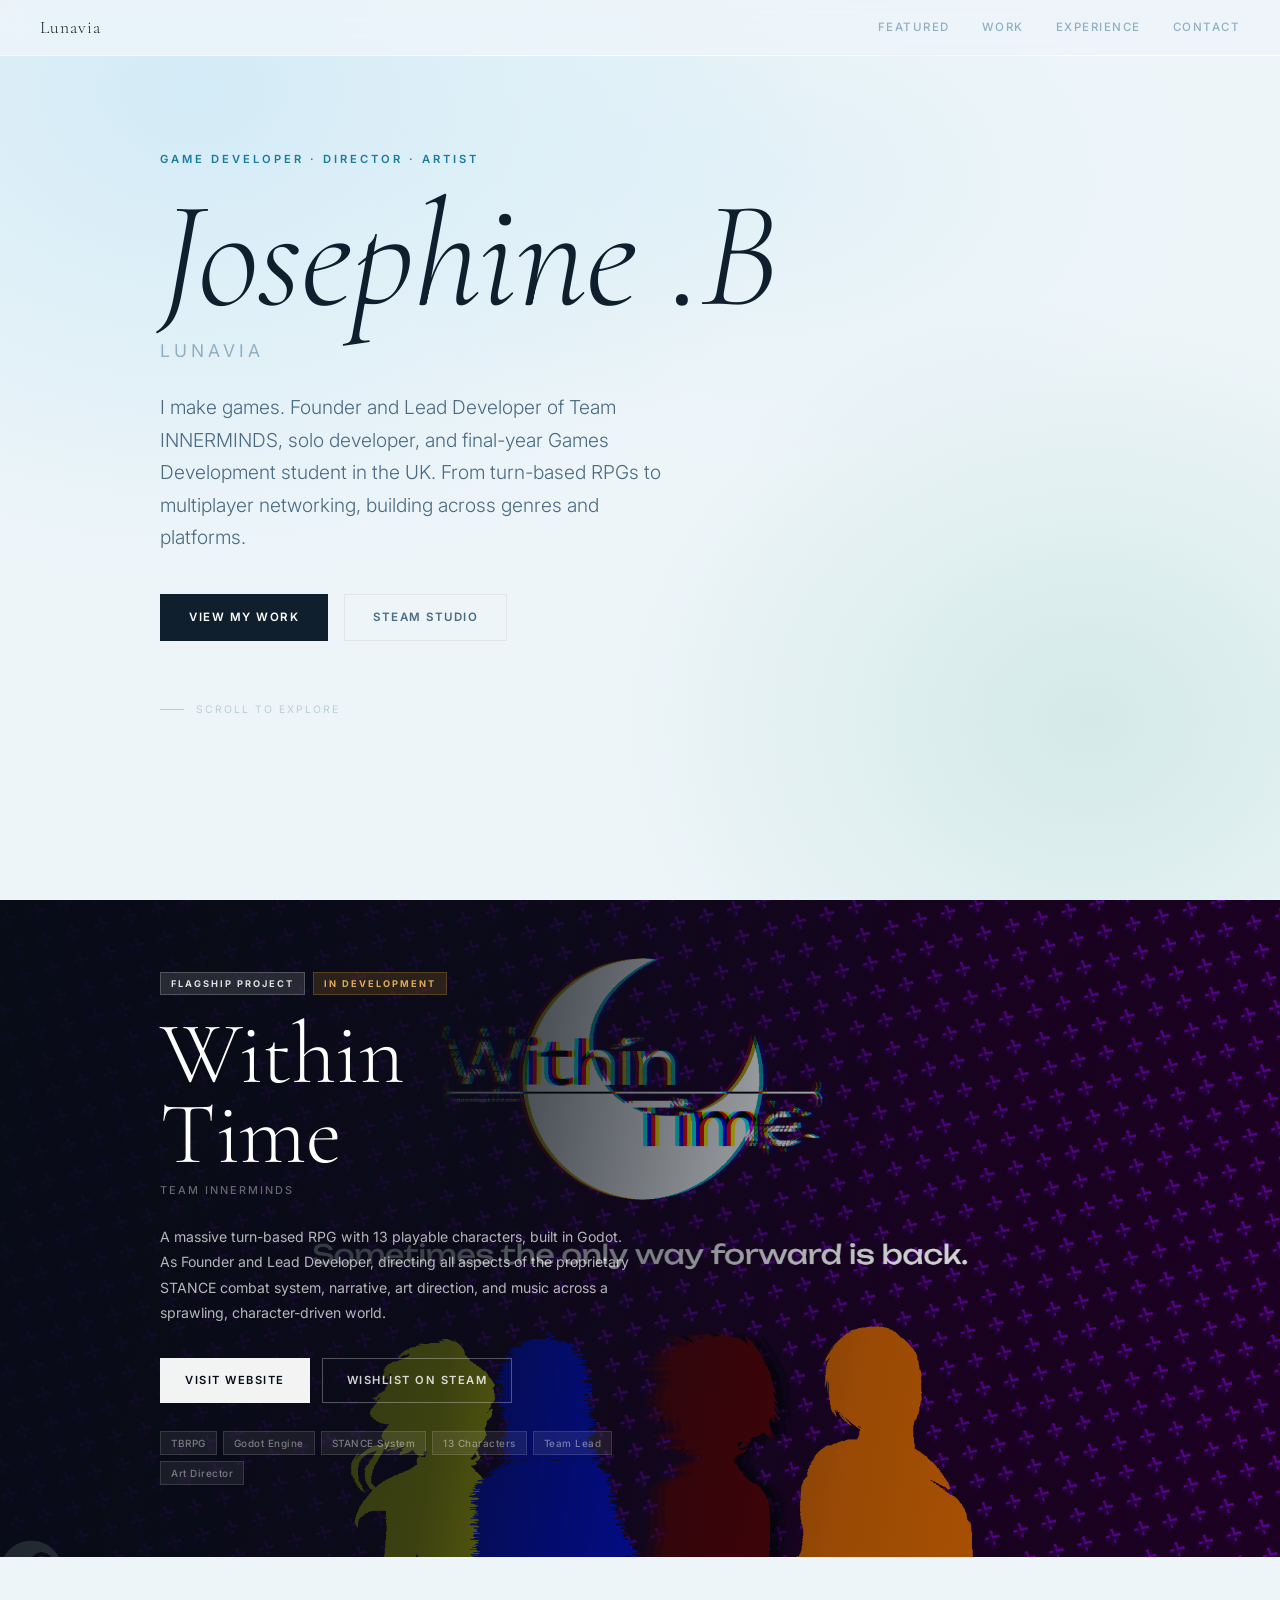
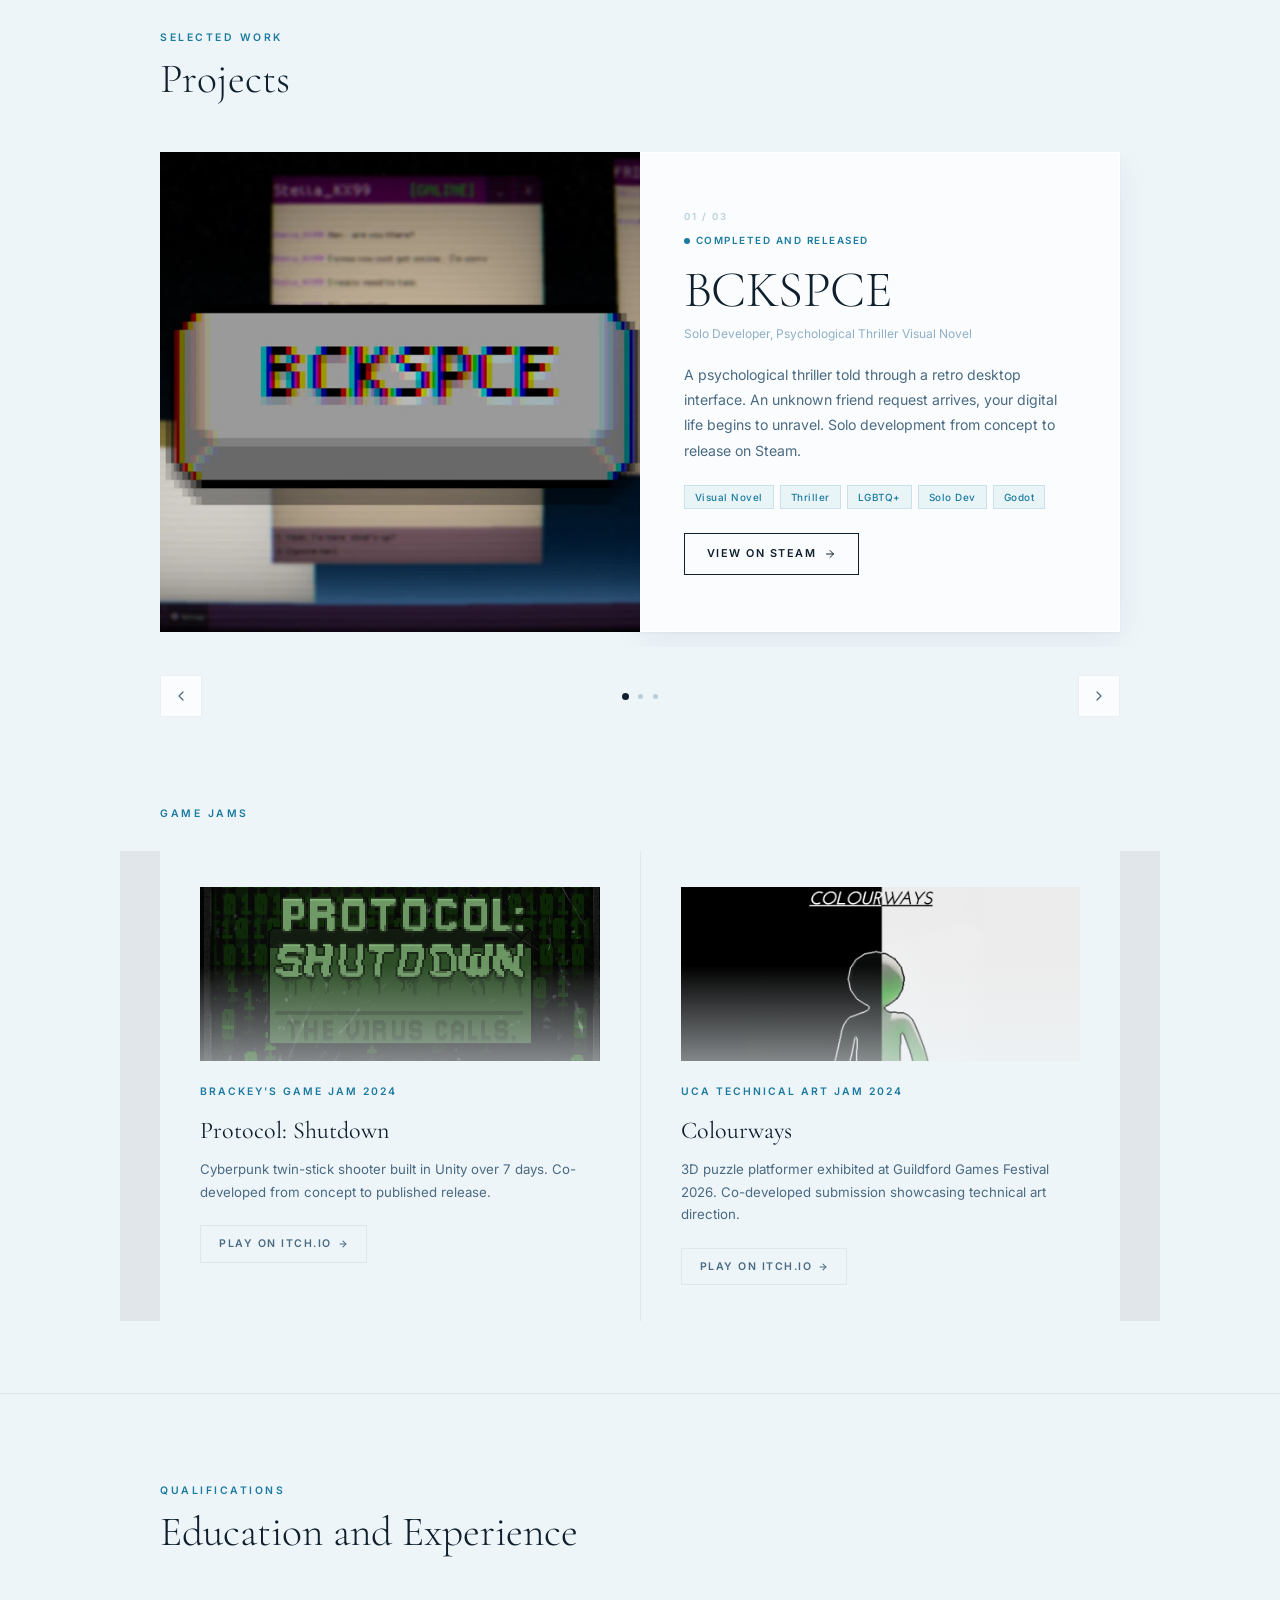
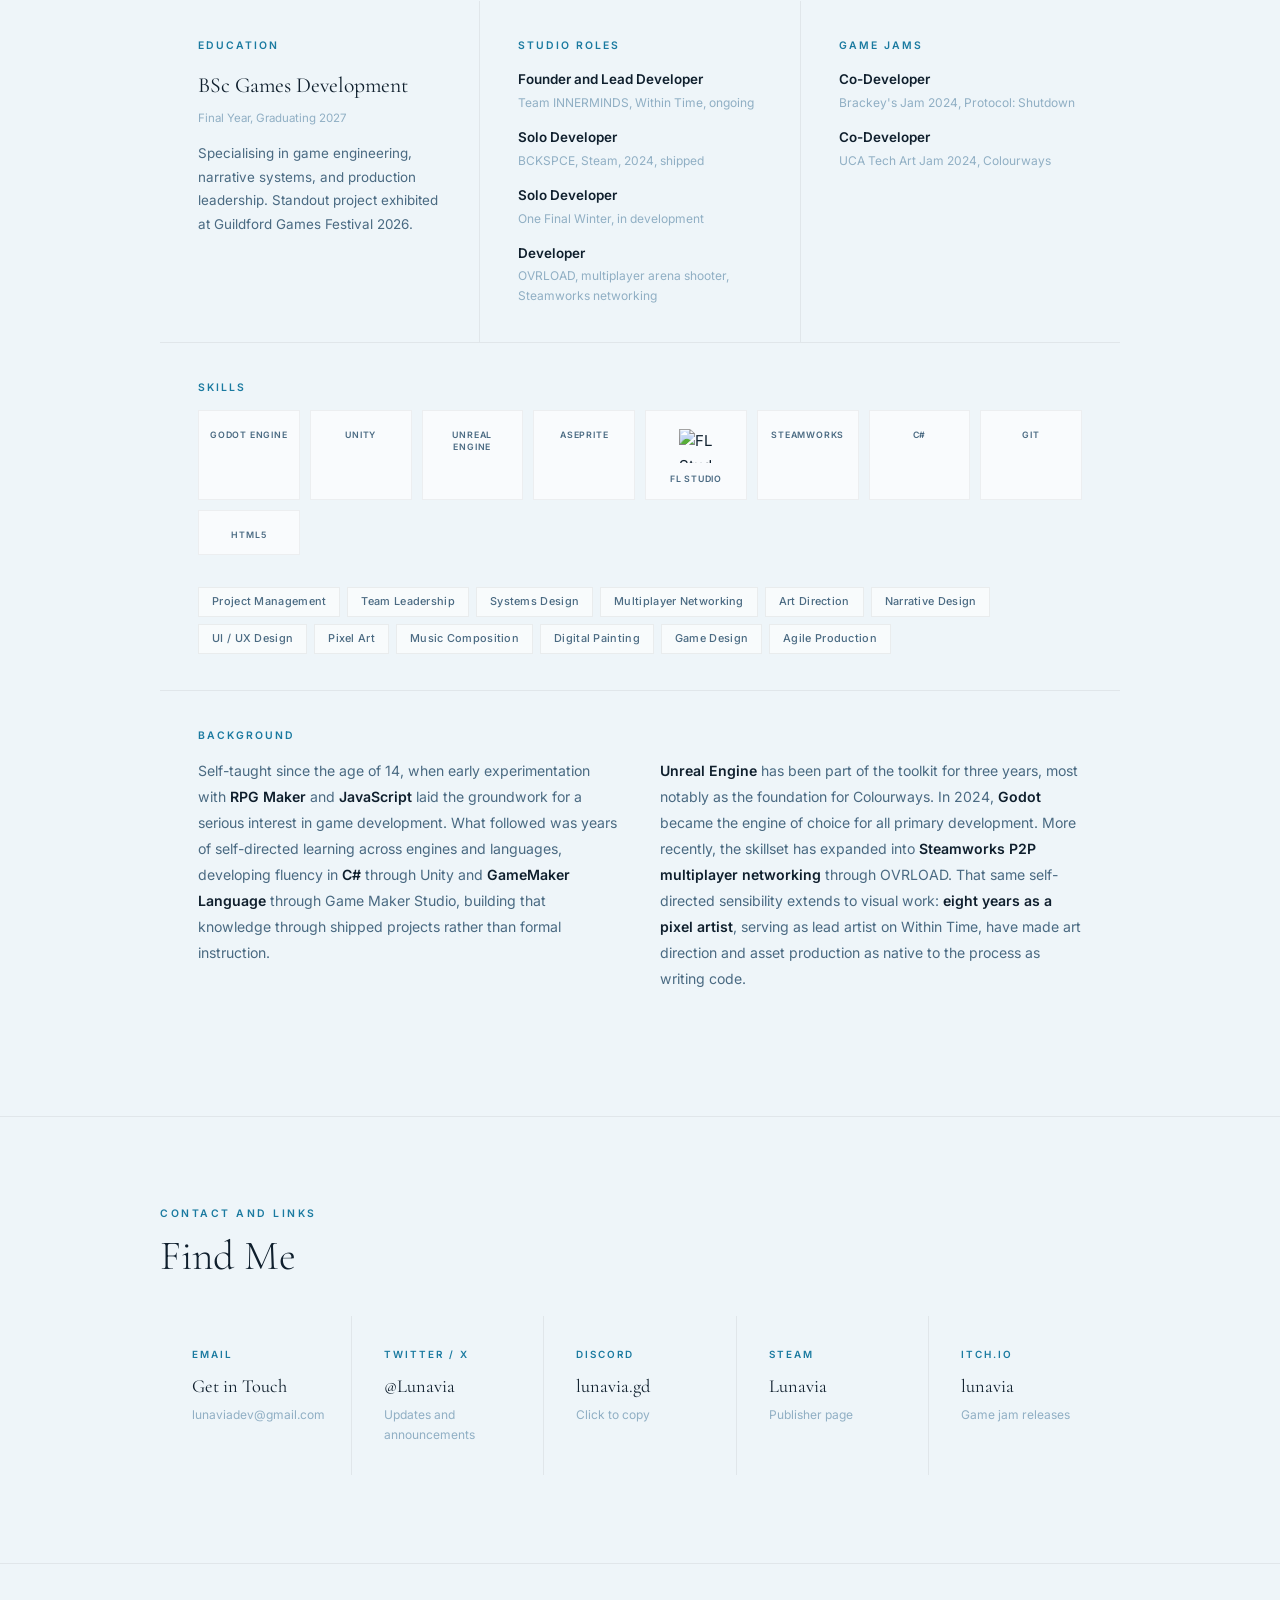
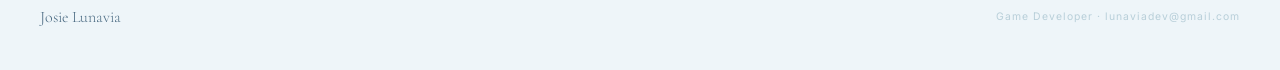
==== commit 45163998: "changes to thing" ====
--- a/index.html
+++ b/index.html
@@ -3,14 +3,14 @@
 <head>
 <meta charset="UTF-8">
 <meta name="viewport" content="width=device-width, initial-scale=1.0">
-<title>Lunavia — Game Developer</title>
-<meta name="description" content="Josie.B (Lunavia) — indie game developer, founder of Team INNERMINDS, and solo developer of BCKSPCE and One Final Winter.">
-<meta property="og:title" content="Lunavia — Game Developer">
+<title>Lunavia · Game Developer</title>
+<meta name="description" content="Josie.B (Lunavia) · indie game developer, Founder of Team INNERMINDS, solo developer of BCKSPCE and One Final Winter, and multiplayer networking developer.">
+<meta property="og:title" content="Lunavia · Game Developer">
 <meta property="og:description" content="Indie game developer, founder of Team INNERMINDS. Currently shipping Within Time on Steam.">
 <meta property="og:image" content="timeforanewera.png">
 <meta property="og:type" content="website">
 <meta name="twitter:card" content="summary_large_image">
-<meta name="twitter:title" content="Lunavia — Game Developer">
+<meta name="twitter:title" content="Lunavia · Game Developer">
 <meta name="twitter:description" content="Indie game developer, founder of Team INNERMINDS. Currently shipping Within Time on Steam.">
 <meta name="twitter:image" content="timeforanewera.png">
 <link rel="icon" href="DEVLOGO.png" type="image/png">
@@ -18,48 +18,37 @@
 <link href="https://fonts.googleapis.com/css2?family=Inter:wght@300;400;500;600&family=Cormorant+Garamond:ital,wght@0,300;0,400;1,300&display=swap" rel="stylesheet">
 <style>
 
-/* ── TOKENS ──────────────────────────────── */
+/* TOKENS */
 :root {
   --bg:      #eef5f9;
   --surface: rgba(255,255,255,0.72);
   --border:  rgba(255,255,255,0.9);
   --border2: rgba(0,0,0,0.06);
   --shadow:  0 1px 3px rgba(15,40,65,0.05), 0 8px 32px rgba(15,40,65,0.06);
-
   --ink:     #0f1f2d;
   --mid:     #4a6a82;
   --light:   #90afc4;
   --xlight:  #b8cfd9;
-
   --accent:  #1a7aa0;
-  --accent2: #5b9e78;
-
-  --ff:  'Inter', system-ui, sans-serif;
-  --fd:  'Cormorant Garamond', Georgia, serif;
+  --ff: 'Inter', system-ui, sans-serif;
+  --fd: 'Cormorant Garamond', Georgia, serif;
   --ease: cubic-bezier(0.4, 0, 0.2, 1);
 }
 
 *, *::before, *::after { box-sizing: border-box; margin: 0; padding: 0; }
 html { scroll-behavior: smooth; }
-
 body {
-  font-family: var(--ff);
-  font-size: 15px;
-  line-height: 1.65;
-  color: var(--ink);
-  background: var(--bg);
-  overflow-x: hidden;
-  -webkit-font-smoothing: antialiased;
-}
-
+  font-family: var(--ff); font-size: 15px; line-height: 1.65;
+  color: var(--ink); background: var(--bg);
+  overflow-x: hidden; -webkit-font-smoothing: antialiased;
+}
 ::-webkit-scrollbar { width: 4px; }
 ::-webkit-scrollbar-thumb { background: rgba(26,122,160,0.2); }
 a { color: inherit; text-decoration: none; }
 
-/* ── BACKGROUND ──────────────────────────── */
+/* BACKGROUND */
 body::before {
-  content: '';
-  position: fixed; inset: 0; z-index: 0; pointer-events: none;
+  content: ''; position: fixed; inset: 0; z-index: 0; pointer-events: none;
   background:
     radial-gradient(ellipse 900px 700px at 15% 10%,  rgba(140,210,240,0.28) 0%, transparent 70%),
     radial-gradient(ellipse 700px 600px at 85% 80%,  rgba(120,195,170,0.22) 0%, transparent 70%),
@@ -67,33 +56,26 @@
     var(--bg);
 }
 
-/* ── NAV ─────────────────────────────────── */
+/* NAV */
 .nav {
   position: fixed; top: 0; left: 0; right: 0; z-index: 200;
-  height: 56px;
-  display: flex; align-items: center; justify-content: space-between;
+  height: 56px; display: flex; align-items: center; justify-content: space-between;
   padding: 0 40px;
   background: rgba(238,245,249,0.82);
   backdrop-filter: blur(18px) saturate(1.4);
   border-bottom: 1px solid rgba(255,255,255,0.7);
 }
-.nav-logo {
-  font-family: var(--fd);
-  font-size: 1.1rem; font-weight: 300; letter-spacing: 1px;
-  color: var(--ink);
-}
+.nav-logo { font-family: var(--fd); font-size: 1.1rem; font-weight: 300; letter-spacing: 1px; color: var(--ink); }
 .nav-links { display: flex; gap: 32px; }
 .nav-link {
   font-size: 0.72rem; font-weight: 500; letter-spacing: 1.5px;
-  text-transform: uppercase; color: var(--light);
-  transition: color 0.2s;
+  text-transform: uppercase; color: var(--light); transition: color 0.2s;
 }
 .nav-link:hover, .nav-link.active { color: var(--ink); }
 
-/* ── LAYOUT ──────────────────────────────── */
+/* LAYOUT */
 .wrap { max-width: 1040px; margin: 0 auto; padding: 0 40px; position: relative; z-index: 1; }
-section { padding: 96px 0; position: relative; z-index: 1; }
-
+section { padding: 88px 0; position: relative; z-index: 1; }
 .label {
   font-size: 0.65rem; font-weight: 600; letter-spacing: 2.5px; text-transform: uppercase;
   color: var(--accent); display: block; margin-bottom: 10px;
@@ -102,21 +84,15 @@
   font-family: var(--fd); font-size: clamp(1.8rem, 3.5vw, 2.6rem);
   font-weight: 300; color: var(--ink); line-height: 1.15;
 }
-
 .reveal {
   opacity: 0; transform: translateY(18px);
   transition: opacity 0.65s var(--ease), transform 0.65s var(--ease);
 }
 .reveal.in { opacity: 1; transform: none; }
 
-/* ── HERO ────────────────────────────────── */
-#hero {
-  min-height: 100vh; padding-top: 56px;
-  display: flex; align-items: center;
-  position: relative; z-index: 1;
-}
+/* HERO */
+#hero { min-height: 100vh; padding-top: 56px; display: flex; align-items: center; }
 .hero-inner { padding: 0 40px; max-width: 1040px; margin: 0 auto; width: 100%; }
-
 .hero-over {
   font-size: 0.7rem; font-weight: 600; letter-spacing: 3px; text-transform: uppercase;
   color: var(--accent); margin-bottom: 20px; display: block;
@@ -129,106 +105,138 @@
 }
 .hero-name em { font-style: italic; color: var(--ink); display: block; }
 .hero-realname {
-  display: block;
-  font-family: var(--ff);
+  display: block; font-family: var(--ff);
   font-size: clamp(0.85rem, 2vw, 1.1rem);
   font-weight: 400; letter-spacing: 4px; text-transform: uppercase;
   color: var(--light); margin-top: 18px; font-style: normal;
 }
 .hero-sub {
-  font-size: clamp(1rem, 2vw, 1.25rem); font-weight: 300;
-  color: var(--mid); max-width: 520px; margin-bottom: 48px; line-height: 1.7;
+  font-size: clamp(1rem, 2vw, 1.2rem); font-weight: 300;
+  color: var(--mid); max-width: 520px; margin-bottom: 40px; line-height: 1.7;
 }
 .hero-actions { display: flex; align-items: center; gap: 16px; flex-wrap: wrap; }
 .btn-primary {
   font-size: 0.72rem; font-weight: 600; letter-spacing: 1.5px; text-transform: uppercase;
-  padding: 13px 28px;
-  background: var(--ink); color: #fff;
-  border: 1px solid var(--ink);
-  transition: background 0.2s, color 0.2s;
-  display: inline-block;
+  padding: 13px 28px; background: var(--ink); color: #fff;
+  border: 1px solid var(--ink); transition: background 0.2s, color 0.2s; display: inline-block;
 }
 .btn-primary:hover { background: var(--accent); border-color: var(--accent); }
 .btn-ghost {
   font-size: 0.72rem; font-weight: 600; letter-spacing: 1.5px; text-transform: uppercase;
-  padding: 13px 28px;
-  background: transparent; color: var(--mid);
-  border: 1px solid var(--border2);
-  transition: border-color 0.2s, color 0.2s;
-  display: inline-block;
+  padding: 13px 28px; background: transparent; color: var(--mid);
+  border: 1px solid var(--border2); transition: border-color 0.2s, color 0.2s; display: inline-block;
 }
 .btn-ghost:hover { border-color: var(--ink); color: var(--ink); }
 .hero-scroll-hint {
-  margin-top: 80px; font-size: 0.65rem; letter-spacing: 2px; text-transform: uppercase;
+  margin-top: 60px; font-size: 0.65rem; letter-spacing: 2px; text-transform: uppercase;
   color: var(--xlight); display: flex; align-items: center; gap: 12px;
 }
 .hero-scroll-hint::before { content: ''; width: 24px; height: 1px; background: var(--xlight); }
 
-/* ── PROJECTS CAROUSEL ───────────────────── */
+/* WITHIN TIME FEATURED */
+#featured { padding: 0; }
+.wt-scene {
+  min-height: 580px; background-size: cover; background-position: center 25%;
+  position: relative; display: flex; align-items: center;
+}
+.wt-fog {
+  position: absolute; inset: 0;
+  background: linear-gradient(
+    100deg,
+    rgba(6,13,22,0.93) 0%,
+    rgba(6,13,22,0.76) 38%,
+    rgba(6,13,22,0.22) 68%,
+    transparent 100%
+  );
+}
+.wt-content-zone {
+  position: relative; z-index: 1; width: 100%;
+  max-width: 1040px; margin: 0 auto; padding: 72px 40px;
+}
+.wt-inner { max-width: 480px; }
+.wt-eyebrow { display: flex; align-items: center; gap: 8px; margin-bottom: 20px; }
+.wt-pill {
+  font-size: 0.58rem; font-weight: 700; letter-spacing: 2px; text-transform: uppercase;
+  padding: 3px 10px;
+  background: rgba(255,255,255,0.12); color: rgba(255,255,255,0.85);
+  border: 1px solid rgba(255,255,255,0.2);
+}
+.wt-pill-dev {
+  background: rgba(192,139,42,0.18); color: #dfaa58;
+  border-color: rgba(192,139,42,0.3);
+}
+.wt-title {
+  font-family: var(--fd); font-size: clamp(3.5rem, 7vw, 5.5rem);
+  font-weight: 300; color: #fff; line-height: 0.9;
+  letter-spacing: -0.5px; margin-bottom: 8px;
+}
+.wt-studio {
+  font-size: 0.68rem; font-weight: 500; letter-spacing: 2px; text-transform: uppercase;
+  color: rgba(255,255,255,0.38); margin-bottom: 24px; display: block;
+}
+.wt-desc {
+  font-size: 0.88rem; color: rgba(255,255,255,0.7); line-height: 1.82; margin-bottom: 32px;
+}
+.wt-ctas { display: flex; flex-wrap: wrap; gap: 12px; margin-bottom: 28px; }
+.wt-btn {
+  font-size: 0.7rem; font-weight: 600; letter-spacing: 1.5px; text-transform: uppercase;
+  padding: 12px 24px; display: inline-block; transition: all 0.2s;
+}
+.wt-btn-primary {
+  background: rgba(255,255,255,0.95); color: #060d16; border: 1px solid transparent;
+}
+.wt-btn-primary:hover { background: #fff; }
+.wt-btn-ghost {
+  background: transparent; color: rgba(255,255,255,0.82);
+  border: 1px solid rgba(255,255,255,0.3);
+}
+.wt-btn-ghost:hover { background: rgba(255,255,255,0.1); border-color: rgba(255,255,255,0.55); color: #fff; }
+.wt-tags { display: flex; flex-wrap: wrap; gap: 6px; }
+.stag-dim {
+  font-size: 0.62rem; font-weight: 500; letter-spacing: 0.5px; padding: 3px 10px;
+  background: rgba(255,255,255,0.07); color: rgba(255,255,255,0.42);
+  border: 1px solid rgba(255,255,255,0.12);
+}
+
+/* CAROUSEL */
 #projects { padding: 72px 0 0; }
-
 .section-head {
   margin-bottom: 48px; padding: 0 40px;
   max-width: 1040px; margin-left: auto; margin-right: auto;
 }
-
 .carousel-outer { position: relative; z-index: 1; }
-
-.carousel-viewport {
-  overflow: hidden;
-  width: 100%;
-}
-
+.carousel-viewport { overflow: hidden; width: 100%; }
 .carousel-track {
-  display: flex;
-  width: 300%; /* 3 slides — update if count changes */
-  transition: transform 0.62s var(--ease);
-  will-change: transform;
-}
-
-/* Each slide = 1/3 of track = 100% of viewport */
-.slide {
-  width: calc(100% / 3);
-  flex-shrink: 0;
-}
-
-/* Inner grid: image | text, max-width centered */
+  display: flex; width: 300%;
+  transition: transform 0.62s var(--ease); will-change: transform;
+}
+.slide { width: calc(100% / 3); flex-shrink: 0; }
 .slide-inner {
-  max-width: 1040px;
-  margin: 0 auto;
-  padding: 0 40px;
-  display: grid;
-  grid-template-columns: 1fr 1fr;
-  min-height: 480px;
-}
-
-.slide-media {
-  overflow: hidden; position: relative;
-  background: #d4e8f0;
-}
+  max-width: 1040px; margin: 0 auto; padding: 0 40px;
+  display: grid; grid-template-columns: 1fr 1fr; min-height: 480px;
+}
+.slide-media { overflow: hidden; position: relative; background: #d4e8f0; }
 .slide-media img {
   width: 100%; height: 100%; object-fit: cover;
-  transition: transform 0.6s var(--ease);
-  display: block;
+  transition: transform 0.6s var(--ease); display: block;
 }
 .slide:hover .slide-media img { transform: scale(1.04); }
-
-/* Colour-fill panels for projects without images */
 .fill-bckspce {
   background: linear-gradient(145deg, #140d1e 0%, #2d1440 50%, #120c1a 100%);
   display: flex; align-items: center; justify-content: center;
 }
+.fill-ovrload {
+  background: linear-gradient(145deg, #07080d 0%, #0d1018 45%, #050608 100%);
+  display: flex; align-items: center; justify-content: center;
+}
 .fill-ofw {
   background: linear-gradient(145deg, #0a1420 0%, #162840 50%, #080e18 100%);
   display: flex; align-items: center; justify-content: center;
 }
-
 .slide-content {
-  background: var(--surface);
-  backdrop-filter: blur(20px) saturate(1.3);
-  border: 1px solid var(--border);
-  border-left: none;
-  padding: 52px 44px;
+  background: var(--surface); backdrop-filter: blur(20px) saturate(1.3);
+  border: 1px solid var(--border); border-left: none;
+  padding: 48px 44px;
   display: flex; flex-direction: column; justify-content: center;
   box-shadow: var(--shadow);
 }
@@ -239,7 +247,7 @@
 .slide-status {
   display: inline-flex; align-items: center; gap: 6px;
   font-size: 0.62rem; font-weight: 600; letter-spacing: 1.5px; text-transform: uppercase;
-  margin-bottom: 18px; color: var(--mid);
+  margin-bottom: 16px; color: var(--mid);
 }
 .slide-status::before {
   content: ''; width: 6px; height: 6px; border-radius: 50%;
@@ -247,82 +255,72 @@
 }
 .status-dev  { color: #c08b2a; }
 .status-done { color: var(--accent); }
-
-.slide-badge {
-  display: inline-block;
-  font-size: 0.58rem; font-weight: 700; letter-spacing: 2px; text-transform: uppercase;
-  padding: 3px 10px; margin-bottom: 10px;
-  background: var(--accent); color: #fff;
-}
-
+.status-unrel { color: #8872b0; }
 .slide-title {
   font-family: var(--fd); font-size: clamp(2.2rem, 4vw, 3.4rem);
-  font-weight: 300; line-height: 1; color: var(--ink); margin-bottom: 8px;
-  letter-spacing: -0.5px;
-}
-.slide-role {
-  font-size: 0.75rem; color: var(--light); margin-bottom: 20px; font-weight: 400;
-}
-.slide-desc {
-  font-size: 0.88rem; color: var(--mid); line-height: 1.8; margin-bottom: 28px;
-}
-.slide-tags { display: flex; flex-wrap: wrap; gap: 6px; margin-bottom: 28px; }
+  font-weight: 300; line-height: 1; color: var(--ink); margin-bottom: 8px; letter-spacing: -0.5px;
+}
+.slide-role { font-size: 0.75rem; color: var(--light); margin-bottom: 18px; font-weight: 400; }
+.slide-desc { font-size: 0.88rem; color: var(--mid); line-height: 1.8; margin-bottom: 22px; }
+.slide-tags { display: flex; flex-wrap: wrap; gap: 6px; margin-bottom: 24px; }
 .stag {
-  font-size: 0.62rem; font-weight: 500; letter-spacing: 0.5px;
-  padding: 3px 10px;
+  font-size: 0.62rem; font-weight: 500; letter-spacing: 0.5px; padding: 3px 10px;
   background: rgba(26,122,160,0.07); color: var(--accent);
   border: 1px solid rgba(26,122,160,0.15);
 }
+
+/* EXPANDED CAROUSEL BUTTONS */
 .slide-link {
-  font-size: 0.7rem; font-weight: 600; letter-spacing: 1.5px; text-transform: uppercase;
+  font-size: 0.68rem; font-weight: 600; letter-spacing: 1.5px; text-transform: uppercase;
   color: var(--ink); display: inline-flex; align-items: center; gap: 8px;
-  transition: color 0.2s; align-self: flex-start;
-}
-.slide-link:hover { color: var(--accent); }
-.slide-link-off { color: var(--xlight); pointer-events: none; }
-
-/* Carousel controls */
+  padding: 11px 22px; border: 1px solid var(--ink);
+  transition: all 0.22s; align-self: flex-start; background: transparent;
+}
+.slide-link svg { width: 12px; height: 12px; transition: transform 0.2s; }
+.slide-link:hover { background: var(--ink); color: #fff; }
+.slide-link:hover svg { transform: translateX(3px); }
+.slide-link-off { color: var(--xlight); pointer-events: none; border-color: var(--xlight); }
+
+/* CAROUSEL CONTROLS */
 .car-controls {
   display: flex; align-items: center; justify-content: space-between;
-  padding: 28px 40px 0; max-width: 1040px; margin: 0 auto 96px;
+  padding: 28px 40px 0; max-width: 1040px; margin: 0 auto 88px;
   position: relative; z-index: 1;
 }
 .car-btn {
-  width: 42px; height: 42px;
-  background: var(--surface); border: 1px solid var(--border2);
-  backdrop-filter: blur(12px);
-  display: flex; align-items: center; justify-content: center;
+  width: 42px; height: 42px; background: var(--surface); border: 1px solid var(--border2);
+  backdrop-filter: blur(12px); display: flex; align-items: center; justify-content: center;
   cursor: pointer; transition: all 0.2s; color: var(--mid);
 }
 .car-btn:hover { background: var(--ink); color: #fff; border-color: var(--ink); }
 .car-btn svg { width: 16px; height: 16px; stroke: currentColor; fill: none; stroke-width: 1.8; stroke-linecap: round; stroke-linejoin: round; }
 .car-dots { display: flex; gap: 10px; }
-.cdot {
-  width: 5px; height: 5px; border-radius: 50%;
-  background: var(--xlight); cursor: pointer;
-  transition: background 0.2s, transform 0.2s;
-}
+.cdot { width: 5px; height: 5px; border-radius: 50%; background: var(--xlight); cursor: pointer; transition: background 0.2s, transform 0.2s; }
 .cdot.on { background: var(--ink); transform: scale(1.4); }
 
-/* ── JAM WORK ───────────────────────────── */
+/* JAM GRID */
 .jam-grid { display: grid; grid-template-columns: 1fr 1fr; gap: 1px; background: var(--border2); }
-.jam-card {
-  background: var(--bg); padding: 36px 40px;
-  transition: background 0.2s;
-}
+.jam-card { background: var(--bg); padding: 36px 40px; transition: background 0.2s; }
 .jam-card:hover { background: rgba(255,255,255,0.6); }
-.jam-thumb {
-  width: 100%; aspect-ratio: 16/7; overflow: hidden; margin-bottom: 22px;
-}
+.jam-thumb { width: 100%; aspect-ratio: 16/7; overflow: hidden; margin-bottom: 22px; position: relative; }
 .jam-thumb img { width: 100%; height: 100%; object-fit: cover; display: block; transition: transform 0.5s var(--ease); }
 .jam-card:hover .jam-thumb img { transform: scale(1.04); }
+.jam-thumb::after {
+  content: ''; position: absolute; inset: 0; pointer-events: none;
+  background: linear-gradient(to bottom, transparent 45%, rgba(238,245,249,0.55) 100%);
+}
 .jam-sub  { font-size: 0.65rem; font-weight: 600; letter-spacing: 2px; text-transform: uppercase; color: var(--accent); margin-bottom: 10px; display: block; }
 .jam-name { font-family: var(--fd); font-size: 1.5rem; font-weight: 400; color: var(--ink); margin-bottom: 8px; }
 .jam-desc { font-size: 0.83rem; color: var(--mid); margin-bottom: 18px; line-height: 1.7; }
-.jam-link { font-size: 0.68rem; font-weight: 600; letter-spacing: 1.5px; text-transform: uppercase; color: var(--mid); transition: color 0.2s; }
-.jam-card:hover .jam-link { color: var(--accent); }
-
-/* ── QUALIFICATIONS ─────────────────────── */
+.jam-link {
+  font-size: 0.66rem; font-weight: 600; letter-spacing: 1.5px; text-transform: uppercase;
+  color: var(--mid); display: inline-flex; align-items: center; gap: 6px;
+  padding: 9px 18px; border: 1px solid var(--border2);
+  transition: all 0.2s; margin-top: 4px; background: transparent;
+}
+.jam-card:hover .jam-link { color: var(--ink); border-color: var(--ink); }
+
+/* QUALIFICATIONS */
 .quals-grid { display: grid; grid-template-columns: 1fr 1fr 1fr; gap: 1px; background: var(--border2); }
 .q-panel { background: var(--bg); padding: 36px 38px; }
 .q-top { font-size: 0.65rem; font-weight: 600; letter-spacing: 2px; text-transform: uppercase; color: var(--accent); margin-bottom: 14px; display: block; }
@@ -337,48 +335,52 @@
 .bio-cols { display: grid; grid-template-columns: 1fr 1fr; gap: 40px; margin-top: 4px; }
 .bio-cols p { font-size: 0.88rem; color: var(--mid); line-height: 1.85; }
 .bio-cols strong { color: var(--ink); font-weight: 600; }
-@media (max-width: 800px) { .bio-cols { grid-template-columns: 1fr; gap: 16px; } }
-.sk-list { display: flex; flex-wrap: wrap; gap: 8px; }
-.sk {
-  font-size: 0.7rem; font-weight: 500; letter-spacing: 0.3px;
-  padding: 6px 14px;
-  background: rgba(255,255,255,0.7); color: var(--mid);
-  border: 1px solid var(--border2);
+
+/* SKILLS REDESIGN */
+.skills-sub-label {
+  font-size: 0.6rem; font-weight: 700; letter-spacing: 2px; text-transform: uppercase;
+  color: var(--light); display: block; margin-bottom: 14px;
+}
+
+/* Hard skills: logo cards */
+.hard-grid {
+  display: grid;
+  grid-template-columns: repeat(auto-fill, minmax(96px, 1fr));
+  gap: 10px; margin-bottom: 32px;
+}
+.hsk {
+  background: rgba(255,255,255,0.65); border: 1px solid rgba(0,0,0,0.05);
+  padding: 18px 10px 14px;
+  display: flex; flex-direction: column; align-items: center; gap: 10px;
+  transition: transform 0.18s, box-shadow 0.18s; cursor: default;
+}
+.hsk:hover { transform: translateY(-2px); box-shadow: 0 4px 18px rgba(15,40,65,0.1); }
+.hsk img { width: 34px; height: 34px; object-fit: contain; display: block; }
+.hsk-name {
+  font-size: 0.55rem; font-weight: 600; letter-spacing: 0.8px; text-transform: uppercase;
+  color: var(--mid); text-align: center; line-height: 1.3;
+}
+
+/* Soft skills: pill tags */
+.soft-grid { display: flex; flex-wrap: wrap; gap: 7px; }
+.ssk {
+  font-size: 0.68rem; font-weight: 500; letter-spacing: 0.3px; padding: 5px 13px;
+  background: rgba(255,255,255,0.6); color: var(--mid); border: 1px solid var(--border2);
   cursor: default; transition: all 0.15s;
 }
-.sk:hover { background: var(--ink); color: #fff; border-color: var(--ink); }
-
-/* ── LINKS ───────────────────────────────── */
+.ssk:hover { background: var(--ink); color: #fff; border-color: var(--ink); }
+
+/* LINKS */
 .links-list { display: grid; grid-template-columns: repeat(auto-fit, minmax(180px, 1fr)); gap: 1px; background: var(--border2); }
-.lc {
-  background: var(--bg); padding: 30px 32px;
-  display: block; transition: background 0.2s;
-}
+.lc { background: var(--bg); padding: 30px 32px; display: block; transition: background 0.2s; }
 .lc:hover { background: rgba(255,255,255,0.6); }
 .lc-platform { font-size: 0.62rem; font-weight: 600; letter-spacing: 2px; text-transform: uppercase; color: var(--accent); display: block; margin-bottom: 8px; }
 .lc-name { font-family: var(--fd); font-size: 1.15rem; font-weight: 400; color: var(--ink); display: block; margin-bottom: 4px; }
 .lc-handle { font-size: 0.75rem; color: var(--light); transition: color 0.2s; display: block; }
 .lc:hover .lc-handle { color: var(--accent); }
 
-/* ── ABOUT ───────────────────────────────── */
-.about-layout { display: grid; grid-template-columns: 1.2fr 1fr; gap: 64px; }
-.about-text p { font-size: 0.92rem; color: var(--mid); line-height: 1.9; margin-bottom: 18px; }
-.about-text p:last-child { margin-bottom: 0; }
-.about-text strong { color: var(--ink); font-weight: 600; }
-.about-meta { display: flex; flex-direction: column; gap: 28px; }
-.am-label { font-size: 0.62rem; font-weight: 600; letter-spacing: 2px; text-transform: uppercase; color: var(--accent); display: block; margin-bottom: 10px; }
-.am-items { display: flex; flex-wrap: wrap; gap: 6px; }
-.am-item {
-  font-size: 0.72rem; font-weight: 500; color: var(--mid); padding: 4px 12px;
-  background: rgba(255,255,255,0.65); border: 1px solid var(--border2);
-  cursor: default; transition: color 0.15s;
-}
-.am-item:hover { color: var(--ink); }
-
-/* ── DIVIDER ─────────────────────────────── */
+/* DIVIDER / FOOTER */
 .rule { height: 1px; background: var(--border2); position: relative; z-index: 1; }
-
-/* ── FOOTER ──────────────────────────────── */
 footer {
   padding: 40px; position: relative; z-index: 1;
   display: flex; align-items: center; justify-content: space-between;
@@ -386,17 +388,27 @@
 .foot-name { font-family: var(--fd); font-size: 1rem; font-weight: 300; color: var(--mid); }
 .foot-copy { font-size: 0.65rem; letter-spacing: 1px; color: var(--xlight); }
 
-/* ── RESPONSIVE ──────────────────────────── */
+/* RESPONSIVE */
 @media (max-width: 800px) {
   .nav-links { display: none; }
+  .hero-name { font-size: 4.5rem; }
+  .wrap, .hero-inner, .section-head, .car-controls { padding-left: 24px; padding-right: 24px; }
+  .wt-content-zone { padding: 48px 24px; }
+  .wt-inner { max-width: 100%; }
+  .wt-title { font-size: 3rem; }
+  .wt-fog {
+    background: linear-gradient(180deg,
+      rgba(6,13,22,0.88) 0%,
+      rgba(6,13,22,0.70) 100%
+    );
+  }
   .slide-inner { grid-template-columns: 1fr; grid-template-rows: 240px 1fr; padding: 0; }
   .slide-content { border-left: 1px solid var(--border); border-top: none; padding: 36px 28px; }
   .quals-grid { grid-template-columns: 1fr; }
-  .quals-grid .skills-wrap { grid-column: 1; }
-  .about-layout { grid-template-columns: 1fr; gap: 36px; }
-  .hero-name { font-size: 4.5rem; }
+  .quals-grid .skills-wrap, .quals-grid .bio-wrap { grid-column: 1; }
+  .bio-cols { grid-template-columns: 1fr; gap: 16px; }
   .jam-grid, .links-list { grid-template-columns: 1fr; }
-  .wrap, .hero-inner, .section-head, .car-controls { padding-left: 24px; padding-right: 24px; }
+  .hard-grid { grid-template-columns: repeat(auto-fill, minmax(80px, 1fr)); }
   footer { padding: 32px 24px; }
 }
 
@@ -404,34 +416,64 @@
 </head>
 <body>
 
-<!-- ── NAV ──────────────────────────────── -->
+<!-- NAV -->
 <nav class="nav">
   <div class="nav-logo">Lunavia</div>
   <div class="nav-links">
+    <a class="nav-link" href="#featured">Featured</a>
     <a class="nav-link" href="#projects">Work</a>
     <a class="nav-link" href="#qualifications">Experience</a>
     <a class="nav-link" href="#links">Contact</a>
-    <a class="nav-link" href="#about">About</a>
   </div>
 </nav>
 
-<!-- ── HERO ─────────────────────────────── -->
+<!-- HERO -->
 <section id="hero">
   <div class="hero-inner">
     <span class="hero-over reveal">Game Developer · Director · Artist</span>
-    <h1 class="hero-name reveal"><em>Lunavia</em><span class="hero-realname">Josie.B</span></h1>
+    <h1 class="hero-name reveal"><em>Josephine .B</em><span class="hero-realname">Lunavia</span></h1>
     <p class="hero-sub reveal">
-      I make games. Founder and Lead Developer of Team INNERMINDS, solo developer, and final-year Games Development student in the UK. Currently shipping <strong>Within Time</strong> on Steam.
+      I make games. Founder and Lead Developer of Team INNERMINDS, solo developer, and final-year Games Development student in the UK. From turn-based RPGs to multiplayer networking, building across genres and platforms.
     </p>
     <div class="hero-actions reveal">
-      <a href="#projects" class="btn-primary">View My Work</a>
+      <a href="#featured" class="btn-primary">View My Work</a>
       <a href="https://store.steampowered.com/publisher/lunavia" target="_blank" class="btn-ghost">Steam Studio</a>
     </div>
     <div class="hero-scroll-hint reveal">Scroll to explore</div>
   </div>
 </section>
 
-<!-- ── PROJECTS CAROUSEL ──────────────────── -->
+<!-- WITHIN TIME FEATURED -->
+<section id="featured">
+  <div class="wt-scene" style="background-image: url('timeforanewera.png')">
+    <div class="wt-fog"></div>
+    <div class="wt-content-zone">
+      <div class="wt-inner reveal">
+        <div class="wt-eyebrow">
+          <span class="wt-pill">Flagship Project</span>
+          <span class="wt-pill wt-pill-dev">In Development</span>
+        </div>
+        <h2 class="wt-title">Within<br>Time</h2>
+        <span class="wt-studio">Team INNERMINDS</span>
+        <p class="wt-desc">A massive turn-based RPG with 13 playable characters, built in Godot. As Founder and Lead Developer, directing all aspects of the proprietary STANCE combat system, narrative, art direction, and music across a sprawling, character-driven world.</p>
+        <div class="wt-ctas">
+          <a href="https://withintime.co.uk" target="_blank" class="wt-btn wt-btn-primary">Visit Website</a>
+          <a href="https://store.steampowered.com/app/2302230/Within_Time" target="_blank" class="wt-btn wt-btn-ghost">Wishlist on Steam</a>
+        </div>
+        <div class="wt-tags">
+          <span class="stag-dim">TBRPG</span>
+          <span class="stag-dim">Godot Engine</span>
+          <span class="stag-dim">STANCE System</span>
+          <span class="stag-dim">13 Characters</span>
+          <span class="stag-dim">Team Lead</span>
+          <span class="stag-dim">Art Director</span>
+        </div>
+      </div>
+    </div>
+  </div>
+</section>
+
+<!-- PROJECTS CAROUSEL -->
 <section id="projects" style="padding-bottom:0;">
   <div class="section-head reveal">
     <span class="label">Selected Work</span>
@@ -442,39 +484,15 @@
     <div class="carousel-viewport">
       <div class="carousel-track" id="car-track">
 
-        <!-- 01 Within Time (featured) -->
+        <!-- 01 BCKSPCE -->
         <div class="slide">
           <div class="slide-inner">
             <div class="slide-media">
-              <img src="timeforanewera.png" alt="Within Time key art">
+              <img src="bckspce-cover.png" alt="BCKSPCE" loading="lazy"
+                onerror="this.parentElement.className+=' fill-bckspce';this.style.display='none'">
             </div>
             <div class="slide-content">
               <span class="slide-n">01 / 03</span>
-              <span class="slide-badge">Featured Title</span>
-              <span class="slide-status status-dev">In Development</span>
-              <h3 class="slide-title">Within<br>Time</h3>
-              <div class="slide-role">Founder and Lead Developer, Team INNERMINDS</div>
-              <p class="slide-desc">My flagship TBRPG built in Godot. As founder of Team INNERMINDS I direct everything across 13 playable characters: systems architecture, narrative, art direction, and the proprietary STANCE combat system.</p>
-              <div class="slide-tags">
-                <span class="stag">TBRPG</span>
-                <span class="stag">Godot</span>
-                <span class="stag">STANCE System</span>
-                <span class="stag">Team Lead</span>
-                <span class="stag">Steam</span>
-              </div>
-              <a href="https://store.steampowered.com/app/2302230/Within_Time" target="_blank" class="slide-link">Wishlist on Steam</a>
-            </div>
-          </div>
-        </div>
-
-        <!-- 02 BCKSPCE -->
-        <div class="slide">
-          <div class="slide-inner">
-            <div class="slide-media">
-              <img src="bckspce-cover.png" alt="BCKSPCE" loading="lazy" onerror="this.parentElement.className+=' fill-bckspce';this.style.display='none'">
-            </div>
-            <div class="slide-content">
-              <span class="slide-n">02 / 03</span>
               <span class="slide-status status-done">Completed and Released</span>
               <h3 class="slide-title">BCKSPCE</h3>
               <div class="slide-role">Solo Developer, Psychological Thriller Visual Novel</div>
@@ -484,9 +502,40 @@
                 <span class="stag">Thriller</span>
                 <span class="stag">LGBTQ+</span>
                 <span class="stag">Solo Dev</span>
-                <span class="stag">Steam</span>
+                <span class="stag">Godot</span>
               </div>
-              <a href="https://store.steampowered.com/app/4650350/BCKSPCE/" target="_blank" class="slide-link">View on Steam</a>
+              <a href="https://store.steampowered.com/app/4650350/BCKSPCE/" target="_blank" class="slide-link">
+                View on Steam
+                <svg viewBox="0 0 24 24" fill="none" stroke="currentColor" stroke-width="2" stroke-linecap="round" stroke-linejoin="round"><path d="M5 12h14"/><path d="m12 5 7 7-7 7"/></svg>
+              </a>
+            </div>
+          </div>
+        </div>
+
+        <!-- 02 OVRLOAD -->
+        <div class="slide">
+          <div class="slide-inner">
+            <div class="slide-media">
+              <img src="ovrload-cover.webp" alt="OVRLOAD" loading="lazy"
+                onerror="this.parentElement.className+=' fill-ovrload';this.style.display='none'">
+            </div>
+            <div class="slide-content">
+              <span class="slide-n">02 / 03</span>
+              <span class="slide-status status-unrel">Unreleased</span>
+              <h3 class="slide-title">OVRLOAD</h3>
+              <div class="slide-role">Developer, Multiplayer Arena Shooter</div>
+              <p class="slide-desc">A competitive wave-survival arena shooter built with Steamworks P2P multiplayer networking. Features co-op play for up to 4 players, global leaderboards, and daily and weekly challenges.</p>
+              <div class="slide-tags">
+                <span class="stag">Arena Shooter</span>
+                <span class="stag">Multiplayer</span>
+                <span class="stag">Steamworks</span>
+                <span class="stag">Wave Survival</span>
+                <span class="stag">Co-op</span>
+              </div>
+              <a href="https://lunavia.itch.io/ovrload" target="_blank" class="slide-link">
+                Play on itch.io
+                <svg viewBox="0 0 24 24" fill="none" stroke="currentColor" stroke-width="2" stroke-linecap="round" stroke-linejoin="round"><path d="M5 12h14"/><path d="m12 5 7 7-7 7"/></svg>
+              </a>
             </div>
           </div>
         </div>
@@ -495,7 +544,8 @@
         <div class="slide">
           <div class="slide-inner">
             <div class="slide-media">
-              <img src="COMINGSOON.png" alt="One Final Winter" loading="lazy" onerror="this.parentElement.className+=' fill-ofw';this.style.display='none'">
+              <img src="COMINGSOON.png" alt="One Final Winter" loading="lazy"
+                onerror="this.parentElement.className+=' fill-ofw';this.style.display='none'">
             </div>
             <div class="slide-content">
               <span class="slide-n">03 / 03</span>
@@ -508,6 +558,7 @@
                 <span class="stag">Thriller</span>
                 <span class="stag">Sequel</span>
                 <span class="stag">Solo Dev</span>
+                <span class="stag">Godot</span>
               </div>
               <span class="slide-link slide-link-off">Announcement TBA</span>
             </div>
@@ -533,7 +584,7 @@
   </div>
 </section>
 
-<!-- ── JAM WORK ───────────────────────────── -->
+<!-- JAM WORK -->
 <div id="jams" style="position:relative;z-index:1;">
   <div style="max-width:1040px;margin:0 auto;padding:0 40px 18px;position:relative;z-index:1;">
     <span class="label reveal">Game Jams</span>
@@ -544,21 +595,21 @@
       <span class="jam-sub">Brackey's Game Jam 2024</span>
       <div class="jam-name">Protocol: Shutdown</div>
       <p class="jam-desc">Cyberpunk twin-stick shooter built in Unity over 7 days. Co-developed from concept to published release.</p>
-      <a href="https://bradleycurtis.itch.io/protocolshutdown" target="_blank" class="jam-link">Play on itch.io</a>
+      <a href="https://bradleycurtis.itch.io/protocolshutdown" target="_blank" class="jam-link">Play on itch.io <svg width="10" height="10" viewBox="0 0 24 24" fill="none" stroke="currentColor" stroke-width="2.5" stroke-linecap="round" stroke-linejoin="round"><path d="M5 12h14"/><path d="m12 5 7 7-7 7"/></svg></a>
     </div>
     <div class="jam-card">
       <div class="jam-thumb"><img src="cwimg.png" alt="Colourways" loading="lazy"></div>
       <span class="jam-sub">UCA Technical Art Jam 2024</span>
       <div class="jam-name">Colourways</div>
       <p class="jam-desc">3D puzzle platformer exhibited at Guildford Games Festival 2026. Co-developed submission showcasing technical art direction.</p>
-      <a href="https://harry-dillamore.itch.io/colorways" target="_blank" class="jam-link">Play on itch.io</a>
+      <a href="https://harry-dillamore.itch.io/colorways" target="_blank" class="jam-link">Play on itch.io <svg width="10" height="10" viewBox="0 0 24 24" fill="none" stroke="currentColor" stroke-width="2.5" stroke-linecap="round" stroke-linejoin="round"><path d="M5 12h14"/><path d="m12 5 7 7-7 7"/></svg></a>
     </div>
   </div>
 </div>
 
 <div class="rule" style="margin:72px 0 0;"></div>
 
-<!-- ── QUALIFICATIONS ────────────────────── -->
+<!-- QUALIFICATIONS -->
 <section id="qualifications">
   <div class="wrap">
     <div class="reveal" style="margin-bottom:44px;">
@@ -566,12 +617,14 @@
       <h2 class="heading">Education and Experience</h2>
     </div>
     <div class="quals-grid">
+
       <div class="q-panel reveal">
         <span class="q-top">Education</span>
         <div class="q-hed">BSc Games Development</div>
         <div class="q-meta">Final Year, Graduating 2027</div>
         <p class="q-body">Specialising in game engineering, narrative systems, and production leadership. Standout project exhibited at Guildford Games Festival 2026.</p>
       </div>
+
       <div class="q-panel reveal">
         <span class="q-top">Studio Roles</span>
         <div class="role-list">
@@ -589,10 +642,11 @@
           </div>
           <div>
             <div class="role-name">Developer</div>
-            <div class="role-ctx">Unreleased multiplayer title</div>
+            <div class="role-ctx">OVRLOAD, multiplayer arena shooter, Steamworks networking</div>
           </div>
         </div>
       </div>
+
       <div class="q-panel reveal">
         <span class="q-top">Game Jams</span>
         <div class="role-list">
@@ -606,18 +660,68 @@
           </div>
         </div>
       </div>
+
+      <!-- SKILLS -->
       <div class="q-panel skills-wrap reveal">
         <span class="q-top">Skills</span>
-        <div class="sk-list">
-          <span class="sk">Godot Engine</span><span class="sk">Unity</span><span class="sk">Unreal Engine</span><span class="sk">GDScript</span><span class="sk">C#</span><span class="sk">GML</span>
-          <span class="sk">Game Design</span><span class="sk">Narrative Design</span><span class="sk">Systems Design</span>
-          <span class="sk">Art Direction</span><span class="sk">Pixel Art</span><span class="sk">Digital Painting</span>
-          <span class="sk">Music Composition</span><span class="sk">FL Studio</span>
-          <span class="sk">Team Leadership</span><span class="sk">Project Management</span>
-          <span class="sk">UI / UX Design</span><span class="sk">Git</span>
+
+        <div class="hard-grid">
+          <div class="hsk">
+            <img src="https://cdn.simpleicons.org/godotengine/478CBF" alt="Godot" onerror="this.style.display='none'">
+            <span class="hsk-name">Godot Engine</span>
+          </div>
+          <div class="hsk">
+            <img src="https://cdn.simpleicons.org/unity/1F2D3D" alt="Unity" onerror="this.style.display='none'">
+            <span class="hsk-name">Unity</span>
+          </div>
+          <div class="hsk">
+            <img src="https://cdn.simpleicons.org/unrealengine/1F2D3D" alt="Unreal" onerror="this.style.display='none'">
+            <span class="hsk-name">Unreal Engine</span>
+          </div>
+          <div class="hsk">
+            <img src="https://cdn.simpleicons.org/aseprite/7D929E" alt="Aseprite" onerror="this.style.display='none'">
+            <span class="hsk-name">Aseprite</span>
+          </div>
+          <div class="hsk">
+            <img src="https://cdn.simpleicons.org/flstudio/FF6400" alt="FL Studio"
+              onerror="this.src='https://cdn.jsdelivr.net/gh/simple-icons/simple-icons@latest/icons/flstudio.svg';this.onerror=null">
+            <span class="hsk-name">FL Studio</span>
+          </div>
+          <div class="hsk">
+            <img src="https://cdn.simpleicons.org/steam/4a6a82" alt="Steamworks" onerror="this.style.display='none'">
+            <span class="hsk-name">Steamworks</span>
+          </div>
+          <div class="hsk">
+            <img src="https://cdn.jsdelivr.net/gh/devicons/devicon@v2.16.0/icons/csharp/csharp-original.svg" alt="C#" onerror="this.style.display='none'">
+            <span class="hsk-name">C#</span>
+          </div>
+          <div class="hsk">
+            <img src="https://cdn.simpleicons.org/git/F05032" alt="Git" onerror="this.style.display='none'">
+            <span class="hsk-name">Git</span>
+          </div>
+          <div class="hsk">
+            <img src="https://cdn.simpleicons.org/html5/E34F26" alt="HTML5" onerror="this.style.display='none'">
+            <span class="hsk-name">HTML5</span>
+          </div>
+        </div>
+
+        <div class="soft-grid">
+          <span class="ssk">Project Management</span>
+          <span class="ssk">Team Leadership</span>
+          <span class="ssk">Systems Design</span>
+          <span class="ssk">Multiplayer Networking</span>
+          <span class="ssk">Art Direction</span>
+          <span class="ssk">Narrative Design</span>
+          <span class="ssk">UI / UX Design</span>
+          <span class="ssk">Pixel Art</span>
+          <span class="ssk">Music Composition</span>
+          <span class="ssk">Digital Painting</span>
+          <span class="ssk">Game Design</span>
+          <span class="ssk">Agile Production</span>
         </div>
       </div>
 
+      <!-- BACKGROUND -->
       <div class="q-panel bio-wrap reveal">
         <span class="q-top">Background</span>
         <div class="bio-cols">
@@ -625,17 +729,18 @@
             Self-taught since the age of 14, when early experimentation with <strong>RPG Maker</strong> and <strong>JavaScript</strong> laid the groundwork for a serious interest in game development. What followed was years of self-directed learning across engines and languages, developing fluency in <strong>C#</strong> through Unity and <strong>GameMaker Language</strong> through Game Maker Studio, building that knowledge through shipped projects rather than formal instruction.
           </p>
           <p>
-            <strong>Unreal Engine</strong> has been part of the toolkit for three years, most notably as the foundation for Colourways. In 2024, <strong>Godot</strong> became the engine of choice for all primary development. Within Time, BCKSPCE, and One Final Winter are each built on its architecture, a deliberate consolidation around a platform that rewards disciplined systems thinking. That same self-directed sensibility extends to visual work: <strong>eight years as a pixel artist</strong>, serving as lead artist on Within Time, have made art direction and asset production as native to the process as writing code.
+            <strong>Unreal Engine</strong> has been part of the toolkit for three years, most notably as the foundation for Colourways. In 2024, <strong>Godot</strong> became the engine of choice for all primary development. More recently, the skillset has expanded into <strong>Steamworks P2P multiplayer networking</strong> through OVRLOAD. That same self-directed sensibility extends to visual work: <strong>eight years as a pixel artist</strong>, serving as lead artist on Within Time, have made art direction and asset production as native to the process as writing code.
           </p>
         </div>
       </div>
+
     </div>
   </div>
 </section>
 
 <div class="rule"></div>
 
-<!-- ── LINKS ─────────────────────────────── -->
+<!-- LINKS -->
 <section id="links">
   <div class="wrap">
     <div class="reveal" style="margin-bottom:36px;">
@@ -673,74 +778,17 @@
 </section>
 
 <div class="rule"></div>
-
-<!-- ── ABOUT ─────────────────────────────── -->
-<section id="about">
-  <div class="wrap">
-    <div class="reveal" style="margin-bottom:44px;">
-      <span class="label">About</span>
-      <h2 class="heading">A bit about me</h2>
-    </div>
-    <div class="about-layout">
-      <div class="about-text reveal">
-        <p>
-          I'm <strong>Josie</strong>, a trans game developer from the UK in my final year of a BSc in Games Development, graduating 2027.
-        </p>
-        <p>
-          As <strong>Founder and Lead Developer of Team INNERMINDS</strong>, I oversee all areas of <strong>Within Time</strong>, my flagship TBRPG currently in development on Steam. I'm also the solo developer of both <strong>BCKSPCE</strong> (live on Steam) and its sequel <strong>One Final Winter</strong>, as well as having worked on an unreleased multiplayer title.
-        </p>
-        <p>
-          Outside of game dev I make music, draw pixel art and digital paintings, and spend too much time in FFXIV. Big fan of early-2000s internet energy and all things webcore.
-        </p>
-      </div>
-      <div class="about-meta reveal">
-        <div>
-          <span class="am-label">Currently</span>
-          <div class="am-items">
-            <span class="am-item">Within Time (dev)</span>
-            <span class="am-item">One Final Winter (dev)</span>
-            <span class="am-item">Final year student</span>
-          </div>
-        </div>
-        <div>
-          <span class="am-label">Interests</span>
-          <div class="am-items">
-            <span class="am-item">Webcore / Y2K</span>
-            <span class="am-item">Frutiger Aero</span>
-            <span class="am-item">Pixel Art</span>
-            <span class="am-item">Music</span>
-            <span class="am-item">Persona / SMT</span>
-            <span class="am-item">Binding of Isaac</span>
-            <span class="am-item">FFXIV</span>
-            <span class="am-item">Space</span>
-          </div>
-        </div>
-        <div>
-          <span class="am-label">Identity</span>
-          <div class="am-items">
-            <span class="am-item">She / Her</span>
-            <span class="am-item">Trans</span>
-            <span class="am-item">UK</span>
-          </div>
-        </div>
-      </div>
-    </div>
-  </div>
-</section>
-
-<!-- ── FOOTER ─────────────────────────────── -->
-<div class="rule"></div>
 <footer>
   <span class="foot-name">Josie Lunavia</span>
   <span class="foot-copy">Game Developer · lunaviadev@gmail.com</span>
 </footer>
 
 <script>
-/* ── CAROUSEL ─────────────────────────────── */
+/* CAROUSEL */
 const track  = document.getElementById('car-track');
 const slides = track.querySelectorAll('.slide');
 const dots   = document.querySelectorAll('#dots .cdot');
-const vp = document.querySelector('.carousel-viewport');
+const vp     = document.querySelector('.carousel-viewport');
 let cur = 0, timer;
 
 function goTo(n) {
@@ -752,7 +800,6 @@
 document.getElementById('prev').addEventListener('click', () => { reset(); goTo(cur - 1); });
 document.getElementById('next').addEventListener('click', () => { reset(); goTo(cur + 1); });
 dots.forEach(d => d.addEventListener('click', () => { reset(); goTo(+d.dataset.i); }));
-
 vp.addEventListener('mouseenter', () => clearInterval(timer));
 vp.addEventListener('mouseleave', () => start());
 
@@ -765,7 +812,7 @@
 function reset() { clearInterval(timer); start(); }
 start();
 
-/* ── SCROLL REVEAL ────────────────────────── */
+/* SCROLL REVEAL */
 const ro = new IntersectionObserver(entries => {
   entries.forEach((e, i) => {
     if (e.isIntersecting) {
@@ -777,7 +824,7 @@
 }, { threshold: 0.1, rootMargin: '0px 0px -24px 0px' });
 document.querySelectorAll('.reveal').forEach(el => ro.observe(el));
 
-/* ── ACTIVE NAV ───────────────────────────── */
+/* ACTIVE NAV */
 const nlinks = document.querySelectorAll('.nav-link');
 const secs   = document.querySelectorAll('section[id]');
 const navo = new IntersectionObserver(entries => {
@@ -791,7 +838,7 @@
 }, { threshold: 0.4 });
 secs.forEach(s => navo.observe(s));
 
-/* ── DISCORD COPY ─────────────────────────── */
+/* DISCORD COPY */
 function copyDiscord() {
   navigator.clipboard.writeText('lunavia.gd').catch(() => {});
   const el = document.getElementById('disc-txt');
